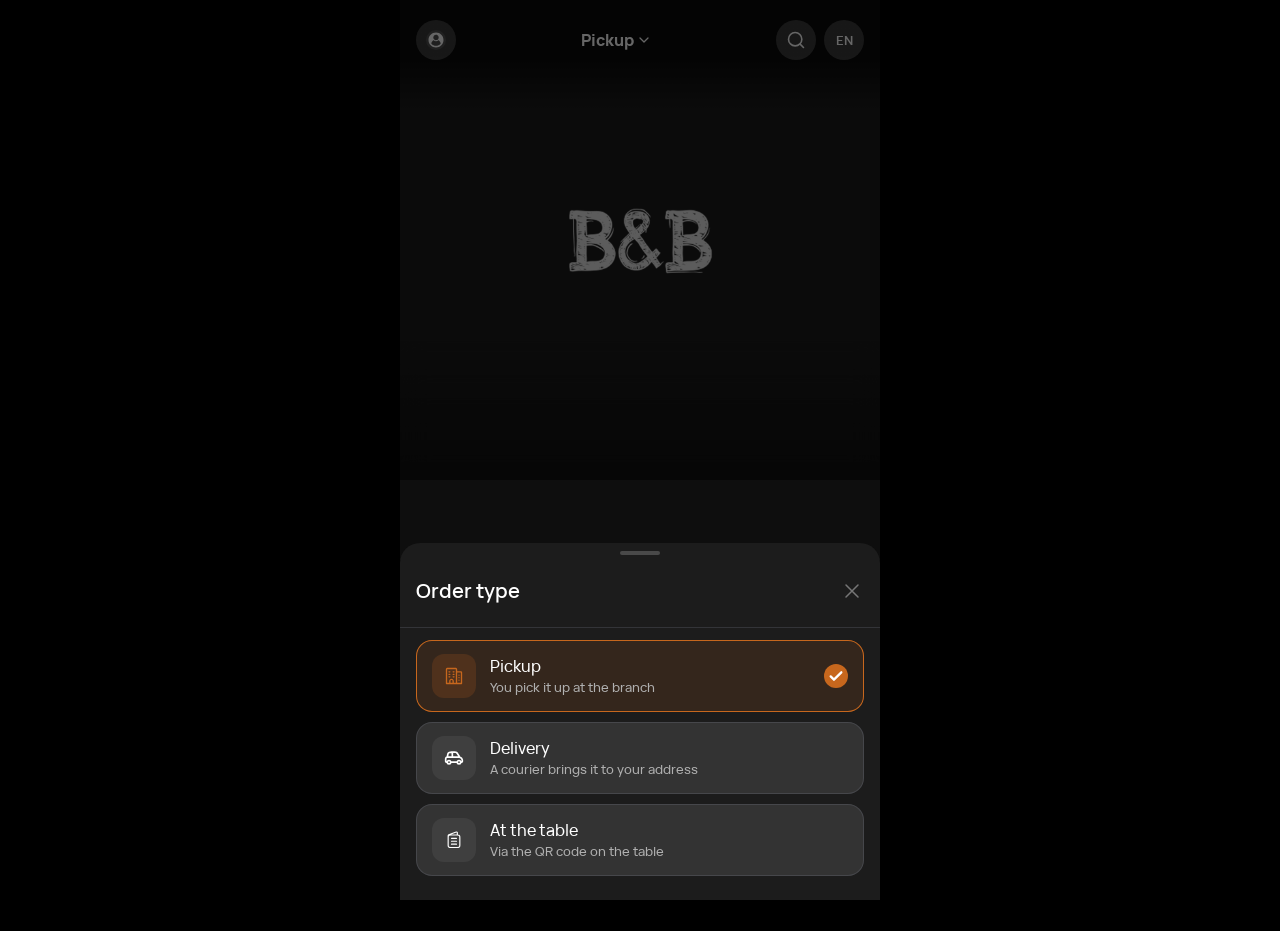
==== index.html @ 5fd3723b "web: митинг-рум — для залогиненных без формы (бронь на их номер), форма только незалогиненным" ====
<!doctype html>
<html lang="ru">
  <head>
    <meta charset="UTF-8" />
    <meta name="viewport" content="width=device-width, initial-scale=1, viewport-fit=cover" />
    <meta name="theme-color" content="#000000" />
    <meta name="color-scheme" content="dark" />
    <meta name="color-scheme" content="light dark" />
    <meta name="apple-itunes-app" content="app-id=1562147546" />
    <link rel="icon" type="image/png" href="/img/app_icon.png" />
    <link rel="apple-touch-icon" href="/img/app_icon.png" />
    <!-- Telegram Mini App SDK: даёт window.Telegram.WebApp, когда страница
         открыта из бота @bnb_coffe_bot. В обычном браузере безвреден. -->
    <script src="https://telegram.org/js/telegram-web-app.js"></script>
    <title>B&amp;B Coffee</title>
    <script type="module" crossorigin src="/assets/index-ClQJBm_0.js"></script>
    <link rel="stylesheet" crossorigin href="/assets/index-Cclu2zMV.css">
  </head>
  <body>
    <div id="root"></div>
  </body>
</html>
---- assets/index-Cclu2zMV.css ----
.leaflet-pane,.leaflet-tile,.leaflet-marker-icon,.leaflet-marker-shadow,.leaflet-tile-container,.leaflet-pane>svg,.leaflet-pane>canvas,.leaflet-zoom-box,.leaflet-image-layer,.leaflet-layer{position:absolute;top:0;left:0}.leaflet-container{overflow:hidden}.leaflet-tile,.leaflet-marker-icon,.leaflet-marker-shadow{-webkit-user-select:none;user-select:none;-webkit-user-drag:none}.leaflet-tile::selection{background:0 0}.leaflet-safari .leaflet-tile{image-rendering:-webkit-optimize-contrast}.leaflet-safari .leaflet-tile-container{-webkit-transform-origin:0 0;width:1600px;height:1600px}.leaflet-marker-icon,.leaflet-marker-shadow{display:block}.leaflet-container .leaflet-overlay-pane svg{max-width:none!important;max-height:none!important}.leaflet-container .leaflet-marker-pane img,.leaflet-container .leaflet-shadow-pane img,.leaflet-container .leaflet-tile-pane img,.leaflet-container img.leaflet-image-layer,.leaflet-container .leaflet-tile{width:auto;padding:0;max-width:none!important;max-height:none!important}.leaflet-container img.leaflet-tile{mix-blend-mode:plus-lighter}.leaflet-container.leaflet-touch-zoom{-ms-touch-action:pan-x pan-y;touch-action:pan-x pan-y}.leaflet-container.leaflet-touch-drag{-ms-touch-action:pinch-zoom;touch-action:none;touch-action:pinch-zoom}.leaflet-container.leaflet-touch-drag.leaflet-touch-zoom{-ms-touch-action:none;touch-action:none}.leaflet-container{-webkit-tap-highlight-color:transparent}.leaflet-container a{-webkit-tap-highlight-color:#33b5e566}.leaflet-tile{filter:inherit;visibility:hidden}.leaflet-tile-loaded{visibility:inherit}.leaflet-zoom-box{box-sizing:border-box;z-index:800;width:0;height:0}.leaflet-overlay-pane svg{-moz-user-select:none}.leaflet-pane{z-index:400}.leaflet-tile-pane{z-index:200}.leaflet-overlay-pane{z-index:400}.leaflet-shadow-pane{z-index:500}.leaflet-marker-pane{z-index:600}.leaflet-tooltip-pane{z-index:650}.leaflet-popup-pane{z-index:700}.leaflet-map-pane canvas{z-index:100}.leaflet-map-pane svg{z-index:200}.leaflet-vml-shape{width:1px;height:1px}.lvml{behavior:url(#default#VML);display:inline-block;position:absolute}.leaflet-control{z-index:800;pointer-events:visiblePainted;pointer-events:auto;position:relative}.leaflet-top,.leaflet-bottom{z-index:1000;pointer-events:none;position:absolute}.leaflet-top{top:0}.leaflet-right{right:0}.leaflet-bottom{bottom:0}.leaflet-left{left:0}.leaflet-control{float:left;clear:both}.leaflet-right .leaflet-control{float:right}.leaflet-top .leaflet-control{margin-top:10px}.leaflet-bottom .leaflet-control{margin-bottom:10px}.leaflet-left .leaflet-control{margin-left:10px}.leaflet-right .leaflet-control{margin-right:10px}.leaflet-fade-anim .leaflet-popup{opacity:0;transition:opacity .2s linear}.leaflet-fade-anim .leaflet-map-pane .leaflet-popup{opacity:1}.leaflet-zoom-animated{transform-origin:0 0}svg.leaflet-zoom-animated{will-change:transform}.leaflet-zoom-anim .leaflet-zoom-animated{-webkit-transition:-webkit-transform .25s cubic-bezier(0,0,.25,1);-moz-transition:-moz-transform .25s cubic-bezier(0,0,.25,1);transition:transform .25s cubic-bezier(0,0,.25,1)}.leaflet-zoom-anim .leaflet-tile,.leaflet-pan-anim .leaflet-tile{transition:none}.leaflet-zoom-anim .leaflet-zoom-hide{visibility:hidden}.leaflet-interactive{cursor:pointer}.leaflet-grab{cursor:-webkit-grab;cursor:-moz-grab;cursor:grab}.leaflet-crosshair,.leaflet-crosshair .leaflet-interactive{cursor:crosshair}.leaflet-popup-pane,.leaflet-control{cursor:auto}.leaflet-dragging .leaflet-grab,.leaflet-dragging .leaflet-grab .leaflet-interactive,.leaflet-dragging .leaflet-marker-draggable{cursor:move;cursor:-webkit-grabbing;cursor:-moz-grabbing;cursor:grabbing}.leaflet-marker-icon,.leaflet-marker-shadow,.leaflet-image-layer,.leaflet-pane>svg path,.leaflet-tile-container{pointer-events:none}.leaflet-marker-icon.leaflet-interactive,.leaflet-image-layer.leaflet-interactive,.leaflet-pane>svg path.leaflet-interactive,svg.leaflet-image-layer.leaflet-interactive path{pointer-events:visiblePainted;pointer-events:auto}.leaflet-container{outline-offset:1px;background:#ddd}.leaflet-container a{color:#0078a8}.leaflet-zoom-box{background:#ffffff80;border:2px dotted #38f}.leaflet-container{font-family:Helvetica Neue,Arial,Helvetica,sans-serif;font-size:.75rem;line-height:1.5}.leaflet-bar{border-radius:4px;box-shadow:0 1px 5px #000000a6}.leaflet-bar a{text-align:center;color:#000;background-color:#fff;border-bottom:1px solid #ccc;width:26px;height:26px;line-height:26px;text-decoration:none;display:block}.leaflet-bar a,.leaflet-control-layers-toggle{background-position:50%;background-repeat:no-repeat;display:block}.leaflet-bar a:hover,.leaflet-bar a:focus{background-color:#f4f4f4}.leaflet-bar a:first-child{border-top-left-radius:4px;border-top-right-radius:4px}.leaflet-bar a:last-child{border-bottom:none;border-bottom-right-radius:4px;border-bottom-left-radius:4px}.leaflet-bar a.leaflet-disabled{cursor:default;color:#bbb;background-color:#f4f4f4}.leaflet-touch .leaflet-bar a{width:30px;height:30px;line-height:30px}.leaflet-touch .leaflet-bar a:first-child{border-top-left-radius:2px;border-top-right-radius:2px}.leaflet-touch .leaflet-bar a:last-child{border-bottom-right-radius:2px;border-bottom-left-radius:2px}.leaflet-control-zoom-in,.leaflet-control-zoom-out{text-indent:1px;font:700 18px Lucida Console,Monaco,monospace}.leaflet-touch .leaflet-control-zoom-in,.leaflet-touch .leaflet-control-zoom-out{font-size:22px}.leaflet-control-layers{background:#fff;border-radius:5px;box-shadow:0 1px 5px #0006}.leaflet-control-layers-toggle{background-image:url(/assets/layers-BWBAp2CZ.png);width:36px;height:36px}.leaflet-retina .leaflet-control-layers-toggle{background-image:url(/assets/layers-2x-Bpkbi35X.png);background-size:26px 26px}.leaflet-touch .leaflet-control-layers-toggle{width:44px;height:44px}.leaflet-control-layers .leaflet-control-layers-list,.leaflet-control-layers-expanded .leaflet-control-layers-toggle{display:none}.leaflet-control-layers-expanded .leaflet-control-layers-list{display:block;position:relative}.leaflet-control-layers-expanded{color:#333;background:#fff;padding:6px 10px 6px 6px}.leaflet-control-layers-scrollbar{padding-right:5px;overflow:hidden scroll}.leaflet-control-layers-selector{margin-top:2px;position:relative;top:1px}.leaflet-control-layers label{font-size:1.08333em;display:block}.leaflet-control-layers-separator{border-top:1px solid #ddd;height:0;margin:5px -10px 5px -6px}.leaflet-default-icon-path{background-image:url(/assets/marker-icon-hN30_KVU.png)}.leaflet-container .leaflet-control-attribution{background:#fffc;margin:0}.leaflet-control-attribution,.leaflet-control-scale-line{color:#333;padding:0 5px;line-height:1.4}.leaflet-control-attribution a{text-decoration:none}.leaflet-control-attribution a:hover,.leaflet-control-attribution a:focus{text-decoration:underline}.leaflet-attribution-flag{width:1em;height:.6669em;vertical-align:baseline!important;display:inline!important}.leaflet-left .leaflet-control-scale{margin-left:5px}.leaflet-bottom .leaflet-control-scale{margin-bottom:5px}.leaflet-control-scale-line{white-space:nowrap;box-sizing:border-box;text-shadow:1px 1px #fff;background:#fffc;border:2px solid #777;border-top:none;padding:2px 5px 1px;line-height:1.1}.leaflet-control-scale-line:not(:first-child){border-top:2px solid #777;border-bottom:none;margin-top:-2px}.leaflet-control-scale-line:not(:first-child):not(:last-child){border-bottom:2px solid #777}.leaflet-touch .leaflet-control-attribution,.leaflet-touch .leaflet-control-layers,.leaflet-touch .leaflet-bar{box-shadow:none}.leaflet-touch .leaflet-control-layers,.leaflet-touch .leaflet-bar{background-clip:padding-box;border:2px solid #0003}.leaflet-popup{text-align:center;margin-bottom:20px;position:absolute}.leaflet-popup-content-wrapper{text-align:left;border-radius:12px;padding:1px}.leaflet-popup-content{min-height:1px;margin:13px 24px 13px 20px;font-size:1.08333em;line-height:1.3}.leaflet-popup-content p{margin:1.3em 0}.leaflet-popup-tip-container{pointer-events:none;width:40px;height:20px;margin-top:-1px;margin-left:-20px;position:absolute;left:50%;overflow:hidden}.leaflet-popup-tip{pointer-events:auto;width:17px;height:17px;margin:-10px auto 0;padding:1px;transform:rotate(45deg)}.leaflet-popup-content-wrapper,.leaflet-popup-tip{color:#333;background:#fff;box-shadow:0 3px 14px #0006}.leaflet-container a.leaflet-popup-close-button{text-align:center;color:#757575;background:0 0;border:none;width:24px;height:24px;font:16px/24px Tahoma,Verdana,sans-serif;text-decoration:none;position:absolute;top:0;right:0}.leaflet-container a.leaflet-popup-close-button:hover,.leaflet-container a.leaflet-popup-close-button:focus{color:#585858}.leaflet-popup-scrolled{overflow:auto}.leaflet-oldie .leaflet-popup-content-wrapper{-ms-zoom:1}.leaflet-oldie .leaflet-popup-tip{-ms-filter:"progid:DXImageTransform.Microsoft.Matrix(M11=0.70710678, M12=0.70710678, M21=-0.70710678, M22=0.70710678)";width:24px;filter:progid:DXImageTransform.Microsoft.Matrix(M11=.707107, M12=.707107, M21=-.707107, M22=.707107);margin:0 auto}.leaflet-oldie .leaflet-control-zoom,.leaflet-oldie .leaflet-control-layers,.leaflet-oldie .leaflet-popup-content-wrapper,.leaflet-oldie .leaflet-popup-tip{border:1px solid #999}.leaflet-div-icon{background:#fff;border:1px solid #666}.leaflet-tooltip{color:#222;white-space:nowrap;-webkit-user-select:none;user-select:none;pointer-events:none;background-color:#fff;border:1px solid #fff;border-radius:3px;padding:6px;position:absolute;box-shadow:0 1px 3px #0006}.leaflet-tooltip.leaflet-interactive{cursor:pointer;pointer-events:auto}.leaflet-tooltip-top:before,.leaflet-tooltip-bottom:before,.leaflet-tooltip-left:before,.leaflet-tooltip-right:before{pointer-events:none;content:"";background:0 0;border:6px solid #0000;position:absolute}.leaflet-tooltip-bottom{margin-top:6px}.leaflet-tooltip-top{margin-top:-6px}.leaflet-tooltip-bottom:before,.leaflet-tooltip-top:before{margin-left:-6px;left:50%}.leaflet-tooltip-top:before{border-top-color:#fff;margin-bottom:-12px;bottom:0}.leaflet-tooltip-bottom:before{border-bottom-color:#fff;margin-top:-12px;margin-left:-6px;top:0}.leaflet-tooltip-left{margin-left:-6px}.leaflet-tooltip-right{margin-left:6px}.leaflet-tooltip-left:before,.leaflet-tooltip-right:before{margin-top:-6px;top:50%}.leaflet-tooltip-left:before{border-left-color:#fff;margin-right:-12px;right:0}.leaflet-tooltip-right:before{border-right-color:#fff;margin-left:-12px;left:0}@media print{.leaflet-control{-webkit-print-color-adjust:exact;print-color-adjust:exact}}@font-face{font-family:VelaSans;font-weight:400;font-display:swap;src:url(/fonts/VelaSans-Regular.ttf)format("truetype")}@font-face{font-family:VelaSans;font-weight:500;font-display:swap;src:url(/fonts/VelaSans-Medium.ttf)format("truetype")}@font-face{font-family:VelaSans;font-weight:600;font-display:swap;src:url(/fonts/VelaSans-SemiBold.ttf)format("truetype")}@font-face{font-family:VelaSans;font-weight:700;font-display:swap;src:url(/fonts/VelaSans-Bold.ttf)format("truetype")}@font-face{font-family:VelaSans;font-weight:800;font-display:swap;src:url(/fonts/VelaSans-ExtraBold.ttf)format("truetype")}:root{--screen:#000;--panel:#171717;--card:#ffffff1f;--card-strong:#ffffff1a;--nested:#ffffff0d;--sheet:#1c1c1c;--title:#fff;--text2:#e0e0e0;--hint:#ffffff4d;--icon:#fff;--divider:#8f96a81f;--divider-strong:#8f96a84d;--btn:#fff;--btn-label:#000;--btn-disabled:#616161;--btn-disabled-label:#bdbdbd;--btn2:#fff3;--accent:#c7671d;--accent-soft:#c7671d26;--brand:#c7671d;--orange:#ff9800;--red:#f54e4e;--green:#1fd17c;--grabber:#fff3;--scrim:#0009;--tile-start:#ffffff08;--tile-end:#ffffff0f;--menu-panel:#222;--collapsed:#1f1f1f;--header-chip:#fff3;--active-cat:#ffffff1a;--soft:#ffffff14;--desc:#fff;--tile:#ffffff1a;--qty-pill:#ffffff24;--ing-tile:#ffffff12;--option-label:#aaa;--size-off:#616161;--dot-off:#ffffff4d;--pill-fill:#ffffff24;--nutrition:#ffffff17;--muted-divider:#8f96a833;--close-icon:#fff6;--caption:#b0b0b0;--orange-dark:#c7671d;--shadow:0 8px 24px #00000080;--safe-top:env(safe-area-inset-top,0px);--safe-bottom:env(safe-area-inset-bottom,0px);--lightningcss-light: ;--lightningcss-dark:initial;--lightningcss-light:initial;--lightningcss-dark: ;color-scheme:light;--lightningcss-light: ;--lightningcss-dark:initial;color-scheme:dark}*{box-sizing:border-box;-webkit-tap-highlight-color:transparent}html,body{margin:0;padding:0}body{background:var(--screen);color:var(--title);-webkit-font-smoothing:antialiased;overscroll-behavior-y:none;font-family:VelaSans,-apple-system,BlinkMacSystemFont,Segoe UI,Roboto,sans-serif;font-size:16px;line-height:1.3}button{font:inherit;color:inherit;cursor:pointer;background:0 0;border:0;padding:0}input,textarea{font:inherit;color:inherit}img{display:block}a{color:inherit}#root{background:var(--screen);max-width:480px;min-height:100dvh;margin:0 auto;position:relative}.ic{width:24px;height:24px;-webkit-mask:var(--src) center / contain no-repeat;-webkit-mask:var(--src) center / contain no-repeat;mask:var(--src) center / contain no-repeat;background:currentColor;flex:none;display:inline-block}.ic.s16{width:16px;height:16px}.ic.s20{width:20px;height:20px}.ic.s28{width:28px;height:28px}.logo{-webkit-mask:var(--src) center / contain no-repeat;-webkit-mask:var(--src) center / contain no-repeat;mask:var(--src) center / contain no-repeat;background:currentColor;display:inline-block}.t-display{font-size:28px;font-weight:700}.t-h2{font-size:24px;font-weight:700}.t-title{font-size:16px;font-weight:700}.t-label{font-size:16px;font-weight:500}.t-body{font-size:14px;font-weight:400}.t-meta{color:var(--text2);font-size:12px;font-weight:400}.t-small{color:var(--text2);font-size:11px}.muted{color:var(--text2)}.price{font-weight:800}.btn{background:var(--btn);width:100%;height:48px;color:var(--btn-label);border-radius:10px;justify-content:center;align-items:center;gap:8px;font-size:16px;font-weight:600;transition:transform .12s,opacity .2s;display:flex}.btn:active{transform:scale(.98)}.btn:disabled{background:var(--btn-disabled);color:var(--btn-disabled-label)}.btn.secondary{background:var(--btn2);color:var(--title)}.btn.ghost{color:var(--title);background:0 0;height:44px}.icon-btn{background:var(--card);width:40px;height:40px;color:var(--icon);border-radius:50%;flex:none;place-items:center;display:grid}.icon-btn:active{opacity:.7}.hero{aspect-ratio:1;color:#fff;background:#1c1c1c;max-height:100dvh;position:relative;overflow:hidden}.hero-slides{scroll-snap-type:x mandatory;scrollbar-width:none;height:100%;display:flex;overflow-x:auto}.hero-slides::-webkit-scrollbar{display:none}.hero-slide{scroll-snap-align:start;flex:0 0 100%;height:100%;position:relative}.hero-slide img{object-fit:cover;width:100%;height:100%}.hero-shade-top{height:calc(112px + var(--safe-top));pointer-events:none;opacity:.75;background:linear-gradient(#000000e6 50%,#0000);position:absolute;inset:0 0 auto}.hero-shade-bottom{pointer-events:none;background:linear-gradient(#0000,#00000073);height:140px;position:absolute;inset:auto 0 0}.hero-blur{pointer-events:none;-webkit-backdrop-filter:blur(14px);backdrop-filter:blur(14px);height:150px;position:absolute;inset:auto 0 0;-webkit-mask-image:linear-gradient(#0000,#000 65%);mask-image:linear-gradient(#0000,#000 65%)}.hero-caption{text-align:center;pointer-events:none;position:absolute;bottom:28px;left:16px;right:16px}.hero-caption .title{font-size:12px;font-weight:400}.hero-caption .desc{margin-top:2px;font-size:16px;font-weight:600}.topbar{z-index:50;width:100%;max-width:480px;height:calc(80px + var(--safe-top));padding:var(--safe-top) 16px 0;color:#fff;background:0 0;align-items:center;gap:8px;transition:background .2s,color .2s;display:flex;position:fixed;top:0;left:50%;transform:translate(-50%)}.topbar.collapsed{background:var(--collapsed);color:var(--title)}.topbar .circle{width:40px;height:40px;color:inherit;background:#fff3;border-radius:50%;flex:none;place-items:center;font-size:13px;font-weight:700;transition:background .2s;display:grid}.topbar.collapsed .circle{background:var(--header-chip)}.topbar .center{text-align:center;flex-direction:column;flex:1;justify-content:center;align-items:center;min-width:0;display:flex}.topbar .center .branch{white-space:nowrap;text-overflow:ellipsis;max-width:100%;font-size:12px;overflow:hidden}.topbar .center .type{align-items:center;gap:2px;font-size:16px;font-weight:800;display:flex}.topbar .center .tbl{opacity:.7;margin-top:2px;font-size:14px}.topbar .right{gap:8px;display:flex}.cats{top:calc(80px + var(--safe-top));z-index:20;background:var(--menu-panel);position:sticky}.cats-row{scrollbar-width:none;gap:4px;height:80px;padding:8px 16px;display:flex;overflow-x:auto}.cats-row::-webkit-scrollbar{display:none}.cat{height:64px;color:var(--title);border-radius:12px;flex-direction:column;flex:0 0 80px;justify-content:space-between;align-items:center;padding:8px;display:flex}.cat.on{background:linear-gradient(var(--active-cat), var(--soft))}.cat img{object-fit:contain;width:30px;height:30px}.cat .ph{width:30px;height:30px}.cat span{white-space:nowrap;text-overflow:ellipsis;max-width:100%;height:16px;font-size:12px;line-height:16px;overflow:hidden}.section-title{padding:24px 16px 6px;font-size:24px;font-weight:700}.prod{align-items:stretch;gap:16px;padding:6px 16px;display:flex}.prod-tile{flex-direction:column;flex:none;align-items:center;width:112px;height:138px;padding:12px 12px 8px;display:flex}.prod-tile .img{background:var(--nested);border-radius:12px;width:100%;height:100px;overflow:hidden}.prod-tile .img img{object-fit:cover;width:100%;height:100%}.prod-tile .ph{width:88px;height:70px;color:var(--title);opacity:.15;margin-top:16px}.prod-tile.na{background:linear-gradient(var(--tile-start), var(--tile-end));border-radius:12px;justify-content:center;padding:0;position:relative;overflow:hidden}.prod-tile.na img{opacity:.6;width:100%}.prod-tile.na b{font-size:10px;font-weight:700;position:absolute}.prod-info{flex-direction:column;flex:1;justify-content:center;min-width:0;padding-bottom:14px;display:flex}.prod-info .name{font-size:16px;font-weight:500}.prod-info .desc{color:var(--desc);-webkit-line-clamp:3;-webkit-box-orient:vertical;margin-top:4px;font-size:11px;display:-webkit-box;overflow:hidden}.prod-info .price{margin-top:6px;font-size:16px;font-weight:800}.prod-info .desc+.price{margin-top:12px}.quick{background:var(--btn);height:40px;color:var(--btn-label);border-radius:20px;flex:none;align-self:flex-start;align-items:center;display:flex;overflow:hidden}.quick button{width:40px;height:40px;color:inherit;place-items:center;display:grid}.quick button:active{transform:scale(.9)}.quick b{text-align:center;min-width:18px;font-size:16px;font-weight:700}.quick .ic{width:18px;height:18px}.float-bar{left:50%;bottom:calc(16px + var(--safe-bottom));z-index:40;pointer-events:none;justify-content:center;width:min(448px,100% - 32px);display:flex;position:fixed;transform:translate(-50%)}.cart-btn{pointer-events:auto;background:var(--btn);color:var(--btn-label);box-shadow:var(--shadow);border-radius:44px;align-items:center;gap:4px;padding:4px 4px 4px 16px;display:flex}.cart-btn.bump{animation:.5s ease-out bump}.cart-btn .sum{white-space:nowrap;margin-right:12px;font-size:14px;font-weight:600}.cart-btn .stack{align-items:center;height:52px;display:flex}.cart-btn .stack img,.cart-btn .stack i.ph{object-fit:cover;border:2.5px solid var(--btn);background:var(--nested);border-radius:50%;width:52px;height:52px;margin-left:-16px}.cart-btn .stack>:first-child{margin-left:0}@keyframes bump{0%{transform:scale(1)}20%{transform:scale(1.15)}40%{transform:scale(.92)}60%{transform:scale(1.05)}80%{transform:scale(.98)}to{transform:scale(1)}}@keyframes pop{0%{opacity:0;transform:scale(.9)}60%{opacity:1;transform:scale(1.04)}to{transform:scale(1)}}.app-strip{background:var(--accent-soft);border-radius:12px;align-items:center;gap:10px;margin:12px 16px 4px;padding:12px;font-size:12px;display:flex}.app-strip b{color:var(--brand);font-weight:700}.app-strip button{color:var(--brand);white-space:nowrap;margin-left:auto;font-size:12px;font-weight:700}.scrim{background:var(--scrim);z-index:100;animation:.2s fade;position:fixed;inset:0}.sheet{z-index:101;background:var(--sheet);width:100%;max-width:480px;max-height:calc(100dvh - 40px - var(--safe-top));padding-bottom:var(--safe-bottom);border-radius:20px 20px 0 0;flex-direction:column;animation:.32s cubic-bezier(.2,.9,.25,1) up;display:flex;position:fixed;bottom:0;left:50%;overflow:hidden;transform:translate(-50%)}.sheet.closing{animation:.22s ease-in forwards down}.scrim.closing{animation:.22s ease-in forwards fadeout}.sheet .grab{background:var(--grabber);border-radius:20px;flex:none;width:40px;height:4px;margin:8px auto 0}.sheet-head{border-bottom:1px solid var(--muted-divider);flex:none;align-items:center;gap:12px;padding:12px 4px 4px 16px;display:flex}.sheet-head h3{flex:1;margin:0;padding:4px 0 12px;font-size:20px;font-weight:600}.sheet-head .x{width:48px;height:48px;color:var(--close-icon);place-items:center;margin-bottom:8px;display:grid}.sheet-body{-webkit-overflow-scrolling:touch;overscroll-behavior:contain;flex:1;overflow-y:auto}.sheet-foot{background:var(--sheet);flex:none;padding:8px 16px 16px}@keyframes up{0%{transform:translate(-50%,100%)}to{transform:translate(-50%)}}@keyframes down{0%{transform:translate(-50%)}to{transform:translate(-50%,100%)}}@keyframes fade{0%{opacity:0}to{opacity:1}}@keyframes fadeout{to{opacity:0}}.pd-img .frame{aspect-ratio:88/100;background:var(--tile);border-radius:20px;width:100%;max-height:60dvh;margin:0 auto;position:relative;overflow:hidden}.pd-img .slides{scroll-snap-type:x mandatory;scrollbar-width:none;height:100%;display:flex;overflow-x:auto}.pd-img .slides::-webkit-scrollbar{display:none}.pd-img .slides img,.pd-img .slides>div{object-fit:cover;scroll-snap-align:start;flex:0 0 100%;width:100%;height:100%}.pd-img .close{color:#fff;-webkit-backdrop-filter:blur(10px);backdrop-filter:blur(10px);background:#fff3;border-radius:50%;place-items:center;width:36px;height:36px;display:grid;position:absolute;top:12px;right:12px}.pd-img .dots{justify-content:center;gap:6px;margin-top:12px;display:flex}.pd-img .dots i{background:var(--dot-off);border-radius:3px;width:6px;height:6px;transition:width .2s}.pd-img .dots i.on{background:var(--title);width:12px}.pd-sheet{border-radius:20px 20px 0 0;overflow:hidden}.pd-head{padding:16px}.pd-price{font-size:24px;font-weight:800}.pd-name{color:var(--orange-dark);font-size:16px}.pd-head .desc{color:var(--desc);white-space:pre-line;margin-top:16px;font-size:12px}.nutrition{background:var(--nutrition);border-radius:16px;justify-content:space-between;margin-top:16px;padding:10px 16px;display:flex}.nutrition div{flex-direction:column;gap:2px;font-size:12px;display:flex}.nutrition b{white-space:nowrap;font-weight:800}.pd-divider{background:var(--muted-divider);height:1px;margin:10px 0 20px}.sizes{scrollbar-width:none;gap:8px;padding:0 16px;display:flex;overflow-x:auto}.sizes::-webkit-scrollbar{display:none}.size{min-width:72px;color:var(--size-off);border-radius:10px;flex-direction:column;flex:none;align-items:center;gap:0;margin-bottom:10px;padding:16px 4px;font-size:12px;display:flex;position:relative}.size .ic{margin-bottom:4px}.size b{font-weight:800}.size.on{color:var(--title);background:var(--soft)}.size .chk{background:var(--orange);color:#fff;border-radius:50%;place-items:center;width:20px;height:20px;display:grid;position:absolute;bottom:-10px;left:50%;transform:translate(-50%)}.size .chk .ic{width:14px;height:14px;margin:0}.size:disabled{opacity:.4}.ing-tabs{scrollbar-width:none;gap:4px;padding:0 16px;display:flex;overflow-x:auto}.ing-tabs::-webkit-scrollbar{display:none}.ing-tabs button{height:36px;color:var(--option-label);white-space:nowrap;border-radius:32px;flex:none;padding:0 12px;font-size:14px}.ing-tabs button.on{background:var(--soft);color:var(--title);font-weight:600}.ings{grid-template-columns:repeat(3,1fr);gap:12px 8px;padding:22px 16px 8px;display:grid}.ing{text-align:center;aspect-ratio:3/4.1;border-radius:16px;flex-direction:column;justify-content:center;align-items:center;gap:4px;margin-bottom:8px;padding:12px;display:flex;position:relative}.ing img,.ing>div:first-child,.ing>.logo{object-fit:contain;opacity:.6;width:100%;height:80px;transition:opacity .18s}.ing .nm{color:var(--option-label);-webkit-line-clamp:2;-webkit-box-orient:vertical;font-size:12px;line-height:1.2;display:-webkit-box;overflow:hidden}.ing .pr{color:var(--title);white-space:nowrap;font-size:12px;font-weight:800}.ing.on{background:var(--ing-tile)}.ing.on img,.ing.on>div:first-child{opacity:1}.ing.on .nm{color:var(--title)}.ing .chk{background:var(--orange-dark);color:#fff;border-radius:50%;place-items:center;width:24px;height:24px;animation:.18s ease-out pop;display:grid;position:absolute;bottom:-12px;left:50%;transform:translate(-50%)}.ing .chk .ic{width:14px;height:14px}.ing:disabled{opacity:.4}.add-bar{align-items:center;gap:8px;display:flex}.pill-qty{background:var(--btn);height:46px;color:var(--btn-label);border-radius:99px;flex:none;align-items:center;padding:0 4px;display:flex}.pill-qty button{width:40px;height:46px;color:inherit;place-items:center;display:grid}.pill-qty b{text-align:center;min-width:16px;font-size:16px;font-weight:700}.add-btn{background:var(--btn);height:46px;color:var(--btn-label);border-radius:99px;flex-direction:column;flex:1;justify-content:center;align-items:center;line-height:1.2;display:flex}.add-btn small{font-size:11px;font-weight:600}.add-btn b{font-size:16px;font-weight:700}.add-btn:disabled{background:var(--btn-disabled);color:var(--btn-disabled-label)}.add-btn:active,.pill-qty button:active{transform:scale(.97)}.qty{background:var(--card);border-radius:12px;flex:none;align-items:center;height:52px;display:flex}.qty button{width:44px;height:52px;color:var(--icon);place-items:center;display:grid}.qty button:disabled{opacity:.3}.qty span{text-align:center;min-width:24px;font-weight:700}.qty.sm{border-radius:18px;height:36px}.qty.sm button{width:34px;height:36px}.qty.sm span{min-width:18px;font-size:14px}.page{background:var(--screen);flex-direction:column;min-height:100dvh;animation:.28s cubic-bezier(.2,.9,.25,1) slidein;display:flex}@keyframes slidein{0%{opacity:0;transform:translate(24px)}to{opacity:1;transform:none}}.nav{z-index:30;padding:calc(8px + var(--safe-top)) 16px 8px;background:var(--screen);align-items:center;gap:12px;min-height:56px;display:flex;position:sticky;top:0}.nav h1{text-align:center;flex:1;margin:0;font-size:20px;font-weight:700}.nav .spacer{flex:none;width:40px}.page-body{flex:1;padding:0 16px 140px}.page-foot{width:100%;max-width:480px;padding:12px 16px calc(16px + var(--safe-bottom));background:var(--screen);border-top:1px solid var(--divider);z-index:30;position:fixed;bottom:0;left:50%;transform:translate(-50%)}.group{background:var(--card);border-radius:16px;margin-top:12px;overflow:hidden}.row{text-align:left;align-items:center;gap:12px;width:100%;min-height:52px;padding:14px 16px;display:flex}.row+.row{border-top:1px solid var(--divider)}.row .grow{flex:1;min-width:0}.row .sub{color:var(--text2);margin-top:2px;font-size:12px}.radio{border-radius:50%;flex:none;place-items:center;width:22px;height:22px;display:grid;box-shadow:inset 0 0 0 2px #ccc}.radio.on{box-shadow:inset 0 0 0 6px var(--accent)}.label-sm{color:var(--text2);margin:20px 4px 0;font-size:13px;font-weight:600}.cart-nav{min-height:64px}.nav-circle{background:var(--tile);width:36px;height:36px;color:var(--icon);border-radius:50%;flex:none;place-items:center;display:grid}.nav-circle.danger{color:var(--red);background:#f54e4e33}.nav-center{min-width:0;color:var(--title);flex-direction:column;flex:1;align-items:center;display:flex}.nav-center .branch{white-space:nowrap;text-overflow:ellipsis;max-width:100%;font-size:12px;overflow:hidden}.nav-center .type{align-items:center;gap:2px;font-size:16px;font-weight:800;display:flex}.nav .spacer{width:36px}.cart-body{padding-bottom:180px}.cart-line{align-items:center;gap:16px;padding:6px 0;display:flex}.cart-tile{background:var(--tile);border-radius:12px;flex:none;justify-content:center;width:128px;height:138px;padding:12px 12px 26px;display:flex}.cart-tile img,.cart-tile>div{object-fit:cover;border-radius:12px;width:100%;height:100px}.cart-line .info{flex:1;min-width:0}.cart-line .name{font-size:16px;font-weight:500}.cart-line .opts{color:var(--desc);-webkit-line-clamp:2;-webkit-box-orient:vertical;margin-top:4px;font-size:11px;display:-webkit-box;overflow:hidden}.cart-line .bottom{justify-content:space-between;align-items:center;gap:8px;margin-top:12px;display:flex}.cart-line .price{white-space:nowrap;font-size:16px;font-weight:800}.stepper{flex:none;align-items:center;display:flex}.stepper button{background:var(--qty-pill);width:36px;height:36px;color:var(--title);border-radius:50%;place-items:center;display:grid}.stepper button:disabled{color:var(--size-off)}.stepper b{text-align:center;min-width:37px;font-size:16px;font-weight:800}.cart-foot{border-top:1px solid var(--divider-strong);border-top-color:#ffffff1a;padding-top:16px}.cart-total{justify-content:space-between;align-items:center;margin-bottom:16px;font-size:16px;display:flex}.cart-total b{font-size:22px;font-weight:800}.btn.pill{border-radius:99px}.sum-row{color:var(--text2);justify-content:space-between;padding:6px 0;font-size:14px;display:flex}.sum-row.total{color:var(--title);padding-top:10px;font-size:18px;font-weight:700}.field{background:var(--card-strong);border-radius:12px;margin-top:10px;padding:8px 14px;display:block}.field small{color:var(--text2);font-size:11px;display:block}.field input,.field textarea{resize:none;background:0 0;border:0;outline:0;width:100%;padding:2px 0;font-size:16px}.field input::placeholder,.field textarea::placeholder{color:var(--text2);opacity:.6}.fields-row{grid-template-columns:repeat(3,1fr);gap:8px;display:grid}.auth-title{margin:8px 0 0;font-size:28px;font-weight:700}.auth-sub{color:var(--caption);margin-top:8px;font-size:14px}.auth-label{color:var(--caption);margin-top:28px;font-size:12px}.phone-row{align-items:center;gap:10px;margin-top:8px;font-size:24px;display:flex}.phone-row .flag{background:var(--tile);border-radius:8px;flex:none;place-items:center;width:48px;height:40px;font-size:22px;display:grid}.phone-row b{font-weight:700}.phone-row input{min-width:0;caret-color:var(--orange-dark);background:0 0;border:0;outline:0;flex:1;padding:0;font-size:24px;font-weight:700}.phone-row input::placeholder{color:var(--hint)}.phone-chip{background:var(--tile);height:36px;color:var(--title);border-radius:8px;align-items:center;gap:10px;margin-top:12px;padding:0 10px;font-size:14px;display:inline-flex}.otp{justify-content:space-between;gap:10px;margin:28px 0 16px;display:flex}.otp input{width:100%;max-width:48px;height:56px;box-shadow:inset 0 0 0 1px var(--muted-divider);text-align:center;color:var(--title);background:0 0;border:0;border-radius:10px;outline:0;font-size:28px;font-weight:700}.otp input:focus{box-shadow:inset 0 0 0 1.5px var(--orange-dark)}.otp.err input{box-shadow:inset 0 0 0 1.5px var(--red)}.resend-row{justify-content:center;align-items:center;gap:8px;margin-bottom:8px;font-size:12px;display:flex}.resend-row b{background:var(--tile);font-variant-numeric:tabular-nums;border-radius:8px;padding:4px 8px;font-weight:500}.resend-row button{color:var(--orange-dark);font-size:14px;font-weight:600}.err-text{color:var(--red);text-align:center;margin-top:8px;font-size:13px}.status-hero{text-align:center;padding:24px 16px 8px}.status-hero .ring{background:var(--accent-soft);width:88px;height:88px;color:var(--brand);border-radius:50%;place-items:center;margin:0 auto 16px;display:grid}.status-hero h2{margin:0;font-size:24px;font-weight:700}.status-hero p{color:var(--text2);margin:6px 0 0;font-size:14px}.steps{gap:6px;margin:20px 0 4px;display:flex}.steps i{background:var(--divider-strong);border-radius:2px;flex:1;height:4px}.steps i.on{background:var(--accent)}.go-sheet{flex-direction:column;gap:10px;padding:8px 16px 16px;display:flex}.go-poster{border-radius:16px;width:100%;margin-bottom:6px;display:block}.go-route{background:var(--accent);color:#fff;text-decoration:none}.cb-hero{text-align:center;padding:8px 20px 24px}.cb-langs{justify-content:center;gap:8px;margin-bottom:4px;display:flex}.cb-lang{border:1px solid var(--divider-strong);color:var(--text2);cursor:pointer;background:0 0;border-radius:999px;padding:6px 14px;font-size:13px;font-weight:600}.cb-lang.on{background:var(--accent);border-color:var(--accent);color:#fff}.cb-coin{color:#fff;background:radial-gradient(circle at 30% 30%,#ffc27a,#ff9542 55%,#c7671d);border-radius:50%;place-items:center;width:96px;height:96px;margin:8px auto 12px;font-size:30px;font-weight:800;display:grid;box-shadow:0 10px 30px #c7671d59}.cb-logo{place-items:center;margin:16px auto 18px;display:grid}.cb-hero h2{color:var(--text2);margin:0;font-size:18px;font-weight:500}.cb-hero .amt{margin:4px 0 8px;font-size:34px;font-weight:800}.cb-hero p{color:var(--text2);margin:0;font-size:14px}.store-btns{grid-template-columns:1fr 1fr;gap:8px;margin-top:20px;display:grid}.store-badges{grid-template-columns:1fr 1fr;align-items:center;gap:10px;margin-top:22px;display:grid}.store-badges a{min-width:0;display:block}.store-badges img{width:100%;height:auto;display:block}.store-btn{background:var(--btn);height:52px;color:var(--btn-label);border-radius:12px;justify-content:center;align-items:center;gap:8px;font-size:15px;font-weight:600;text-decoration:none;display:flex}.store-btn svg{width:20px;height:20px}.sk{background:linear-gradient(90deg, var(--card) 0%, var(--card-strong) 50%, var(--card) 100%);background-size:200% 100%;border-radius:12px;animation:1.2s ease-in-out infinite sk}@keyframes sk{0%{background-position:200% 0}to{background-position:-200% 0}}.empty{text-align:center;color:var(--text2);padding:48px 24px}.empty img{width:180px;margin:0 auto 16px}.empty h3{color:var(--title);margin:0 0 6px;font-size:18px}.center-screen{text-align:center;flex-direction:column;justify-content:center;align-items:center;gap:12px;min-height:100dvh;padding:32px 24px;display:flex}.spinner{border:3px solid var(--divider-strong);border-top-color:var(--title);border-radius:50%;width:28px;height:28px;animation:.8s linear infinite spin}@keyframes spin{to{transform:rotate(360deg)}}.toast{left:50%;top:calc(12px + var(--safe-top));z-index:200;background:var(--sheet);max-width:calc(100% - 32px);color:var(--title);box-shadow:var(--shadow);border-radius:14px;align-items:center;gap:10px;padding:12px 16px;font-size:14px;animation:.25s toast;display:flex;position:fixed;transform:translate(-50%)}.toast .dot{background:var(--orange);color:#fff;border-radius:7px;flex:none;place-items:center;width:24px;height:24px;font-weight:800;display:grid}.toast.ok .dot{background:var(--green)}@keyframes toast{0%{opacity:0;transform:translate(-50%,-20px)}to{opacity:1;transform:translate(-50%)}}.search-page{padding:calc(8px + var(--safe-top)) 16px 8px;background:var(--screen);z-index:30;align-items:center;gap:8px;display:flex;position:sticky;top:0}.search-input{background:var(--card);border-radius:8px;flex:1;align-items:center;gap:8px;height:44px;padding:0 12px;display:flex}.search-input input{background:0 0;border:0;outline:0;flex:1;font-size:16px}.map-wrap{background:var(--card);border-radius:16px;height:46dvh;min-height:280px;margin-top:4px;position:relative;overflow:hidden}.map-wrap .leaflet-container{background:var(--card);width:100%;height:100%}.map-pin{z-index:500;pointer-events:none;position:absolute;top:50%;left:50%;transform:translate(-50%,-100%)}.map-pin i{background:var(--btn);width:34px;height:34px;box-shadow:var(--shadow);border-radius:50% 50% 50% 0;display:block;transform:rotate(-45deg)}.map-pin i:after{content:"";background:var(--btn-label);border-radius:50%;width:12px;height:12px;position:absolute;top:11px;left:11px}.map-locate{z-index:500;background:var(--sheet);box-shadow:var(--shadow);position:absolute;bottom:12px;right:12px}.chip-row{scrollbar-width:none;gap:8px;padding:4px 0;display:flex;overflow-x:auto}.chip{background:var(--card);border-radius:18px;flex:none;align-items:center;height:36px;padding:0 14px;font-size:14px;display:flex}.chip.on{background:var(--btn);color:var(--btn-label)}.seg{background:var(--card);border-radius:12px;gap:3px;padding:3px;display:flex}.seg button{height:38px;color:var(--text2);border-radius:9px;flex:1;font-size:14px;font-weight:600}.seg button.on{background:var(--sheet);color:var(--title);box-shadow:0 1px 4px #00000014}@media (prefers-reduced-motion:reduce){*,:before,:after{transition:none!important;animation:none!important}}.page-body .app-strip{margin:12px 0 0}.cat img.opaque{border-radius:8px}.prod-tile .img{scroll-snap-type:x mandatory;scrollbar-width:none;display:flex;overflow-x:auto}.prod-tile .img::-webkit-scrollbar{display:none}.prod-tile .img img,.prod-tile .img>div{object-fit:cover;scroll-snap-align:start;flex:0 0 100%;width:100%;height:100%}.tile-dots{justify-content:center;gap:6px;margin-top:12px;display:flex}.tile-dots i{background:#ccc;border-radius:50%;width:6px;height:6px}.tile-dots i.on{background:var(--title)}.tile-dots i{background:#ffffff4d}.prod:focus-visible{outline:2px solid var(--accent);outline-offset:-2px;border-radius:12px}.prod-info{padding-bottom:0}.ing:not(.on) .nm,.ing:not(.on) .pr{opacity:.6}.type-tiles{flex-direction:column;gap:10px;padding:12px 16px 24px;display:flex}.type-tile{background:var(--tile);box-shadow:inset 0 0 0 1px var(--muted-divider);text-align:left;border-radius:16px;align-items:center;gap:14px;padding:14px 16px;transition:transform .12s;display:flex}.type-tile:active{transform:scale(.97)}.type-tile .ico{background:color-mix(in srgb, var(--title) 6%, transparent);width:44px;height:44px;color:var(--title);border-radius:12px;flex:none;place-items:center;display:grid}.type-tile .grow{flex-direction:column;flex:1;gap:2px;min-width:0;display:flex}.type-tile b{font-size:16px;font-weight:500}.type-tile small{color:var(--caption);font-size:13px;font-weight:500}.type-tile .ok{color:#fff;border-radius:50%;flex:none;place-items:center;width:24px;height:24px;display:grid}.type-tile.on{box-shadow:inset 0 0 0 1px var(--orange-dark);background:#c7671d24}.type-tile.on .ico{color:var(--orange-dark);background:#c7671d2e}.type-tile.on .ok{background:var(--orange-dark)}.branch-list{padding:12px 0 24px}.branch-row{text-align:left;border-radius:12px;align-items:center;gap:12px;width:calc(100% - 16px);margin:2px 8px;padding:12px;display:flex;box-shadow:inset 0 0 0 1px #0000}.branch-row+.branch-row{position:relative}.branch-row+.branch-row:before{content:"";background:var(--muted-divider);height:1px;position:absolute;top:-3px;left:68px;right:0}.branch-row.on{background:#c7671d1f;box-shadow:inset 0 0 0 1px #c7671d80}.branch-row.on:before,.branch-row.on+.branch-row:before{display:none}.branch-row .logo-tile{background:var(--tile);width:48px;height:48px;color:var(--title);border-radius:8px;flex:none;place-items:center;display:grid}.branch-row .grow{flex-direction:column;flex:1;gap:4px;min-width:0;display:flex}.branch-row .nm{font-size:16px}.branch-row .nm.strong{font-weight:700}.branch-row .meta{color:var(--title);align-items:center;gap:4px;font-size:14px;display:flex}.branch-row .meta .dot{background:var(--icon);border-radius:50%;width:4px;height:4px;margin:0 2px}.branch-row .closed-tag{color:var(--red);font-size:14px}.branch-row:disabled{opacity:.6}.radio{box-shadow:inset 0 0 0 1.5px var(--close-icon);background:var(--tile)}.radio.on{box-shadow:inset 0 0 0 6px var(--accent);background:#fff}.nav .nav-title{text-align:center;flex:1;margin:0;font-size:18px;font-weight:600}.co-h{margin:24px 0 12px;font-size:20px;font-weight:500}.co-h:first-child{margin-top:8px}.place-card{text-align:left;background:var(--soft);border-radius:20px;flex-direction:column;align-items:flex-start;gap:0;width:100%;padding:16px 44px 16px 16px;display:flex;position:relative}.place-card .nm{font-size:18px;font-weight:600}.place-card .addr{color:var(--desc);margin-top:12px;font-size:12px}.place-card .meta{color:var(--desc);align-items:center;gap:8px;margin-top:20px;font-size:12px;font-weight:500;display:flex}.place-card .meta .ic+.ic,.place-card .meta .ic:not(:first-child){margin-left:8px}.place-card .chev{color:var(--size-off);position:absolute;top:50%;right:16px;transform:translateY(-50%)}.co-comment{resize:none;background:var(--tile);width:100%;color:var(--title);border:0;border-radius:12px;outline:0;padding:14px 16px;font-size:14px}.co-comment::placeholder{color:var(--caption)}.pay-row{background:var(--soft);border-radius:16px;align-items:center;gap:12px;padding:14px 16px;display:flex}.pay-stack{flex-direction:column;gap:10px;display:flex}button.pay-row{cursor:pointer;text-align:left;width:100%;font:inherit;color:inherit;border:0}.pay-row .grow{flex-direction:column;flex:1;gap:2px;display:flex}.pay-row b{font-size:16px;font-weight:500}.pay-row small{color:var(--caption);font-size:12px}.receipt{background:var(--soft);box-shadow:inset 0 0 0 1px var(--close-icon);border-radius:16px;margin-top:24px;padding:12px 16px;box-shadow:inset 0 0 0 1px #ffffff21}.receipt h3{margin:0 0 12px;font-size:20px;font-weight:500}.r-row{justify-content:space-between;align-items:center;padding:4px 0;font-size:14px;display:flex}.r-row span{color:var(--caption)}.r-row b{font-weight:500}.r-row.total b{font-size:16px;font-weight:700}.receipt hr{background:var(--divider-strong);border:0;height:1px;margin:14px 0}.page-foot.plain{border-top:0}.co .app-strip{margin:16px 0 0}.os-top{flex-direction:column;align-items:center;gap:8px;padding:8px 0 4px;display:flex}.status-pill{color:#fff;background:var(--orange);border-radius:38px;padding:4px 12px;font-size:14px;font-weight:700}.status-pill.s-success,.status-pill.s-delivered,.status-pill.s-served,.status-pill.s-ready{background:var(--green)}.status-pill.s-cancelled,.status-pill.s-error{background:var(--red)}.status-pill.s-pending,.status-pill.s-awaiting_confirmation{background:#8f8f8f}.os-where{color:var(--desc);font-size:12px}.ready-banner{background:#ff95421a;border-radius:16px;justify-content:space-between;align-items:center;gap:12px;margin-top:16px;padding:16px;font-size:14px;display:flex}.ready-banner b{color:var(--accent);font-variant-numeric:tabular-nums;background:#ff95421f;border-radius:12px;padding:8px;font-size:24px;font-weight:700}.ready-banner{background:#c7671d1a}.ready-banner b{background:#c7671d1f}.timeline{flex-direction:column;margin-top:24px;display:flex}.tl-step{align-items:center;gap:12px;display:flex;position:relative}.tl-step+.tl-step{margin-top:17px}.tl-step+.tl-step:before{content:"";background:var(--accent);width:1px;height:16px;position:absolute;top:-17px;left:24.5px}.tl-ico{width:50px;height:50px;box-shadow:inset 0 0 0 1px var(--accent);color:var(--accent);border-radius:12px;flex:none;place-items:center;display:grid}.tl-step.on .tl-ico{background:var(--accent);color:#fff}.tl-text{flex-direction:column;gap:2px;display:flex}.tl-text b{color:var(--caption);font-size:18px;font-weight:600}.tl-step.on .tl-text b{color:var(--title)}.tl-text small{color:var(--desc);font-size:12px}.order-line{align-items:center;gap:16px;padding:6px 0;display:flex}.order-tile{background:var(--tile);border-radius:12px;flex:none;width:112px;height:128px;padding:12px 12px 28px}.order-tile img,.order-tile>div{object-fit:cover;border-radius:12px;width:88px;height:88px}.order-line .info{flex:1;min-width:0}.order-line .name{font-size:16px;font-weight:500}.order-line .opts{color:var(--desc);margin-top:4px;font-size:11px}.order-line .bottom{justify-content:space-between;align-items:center;margin-top:8px;display:flex}.order-line .price{font-size:14px;font-weight:800}.order-line .pcs{font-size:18px;font-weight:800}.search-input{box-shadow:inset 0 0 0 1px var(--close-icon);background:0 0;border-radius:12px}.search-input input{color:var(--title)}.recent{padding:4px 16px}.recent-head{color:var(--title);justify-content:space-between;align-items:center;padding:8px 0;font-size:14px;display:flex}.recent-head button{color:var(--red);font-size:14px}.recent-row{color:var(--title);align-items:center;gap:8px;display:flex}.recent-row .grow{text-align:left;border-bottom:1px solid var(--muted-divider);flex:1;align-items:center;gap:14px;height:48px;font-size:16px;display:flex}.recent-row>button:last-child{color:var(--size-off);place-items:center;width:32px;height:48px;display:grid}.landing{background:#171717 url(/landing/bg.jpg) 50%/cover no-repeat;flex-direction:column;justify-content:center;align-items:center;gap:44px;padding:24px;display:flex;position:fixed;inset:0}.landing-logo{width:min(300px,62vw);height:auto}.landing-stores{flex-wrap:wrap;justify-content:center;gap:20px;display:flex}.landing-stores img{width:auto;height:56px;display:block}.qr-overlay{z-index:200;background:#000;position:fixed;inset:0;overflow:hidden}.qr-video{object-fit:cover;width:100%;height:100%;position:absolute;inset:0}.qr-shade{pointer-events:none;background:#00000059;position:absolute;inset:0}.qr-close{top:calc(10px + env(safe-area-inset-top));color:#fff;z-index:2;background:#00000080;border-radius:50%;place-items:center;width:40px;height:40px;font-size:17px;display:grid;position:absolute;right:16px}.qr-frame{z-index:1;border:3px solid #fff;border-radius:24px;width:240px;height:240px;position:absolute;top:46%;left:50%;transform:translate(-50%,-50%)}.qr-hint{left:24px;right:24px;bottom:calc(44px + env(safe-area-inset-bottom));text-align:center;color:#fff;text-shadow:0 1px 4px #000000b3;z-index:1;font-size:15px;font-weight:500;position:absolute}.mr{flex-direction:column;display:flex}.mr-photo{aspect-ratio:4/3;object-fit:cover;background:var(--nested);border-radius:20px;width:100%}.mr-title{margin:18px 0 0;font-size:24px;font-weight:700}.mr-branch{color:var(--desc);margin-top:4px;font-size:14px}.mr-price{color:var(--brand);margin-top:14px;font-size:20px;font-weight:600}.mr-cond{color:var(--title);white-space:pre-line;margin:12px 0 4px;font-size:15px;line-height:1.5}.mr-asuser{color:var(--desc);margin-top:20px;font-size:15px}.mr-done{text-align:center;align-content:center;place-items:center;gap:18px;min-height:60vh;display:grid}.mr-done h2{max-width:300px;margin:0;font-size:20px;font-weight:600}.mr-check{background:var(--brand);color:#fff;border-radius:50%;place-items:center;width:72px;height:72px;display:grid}
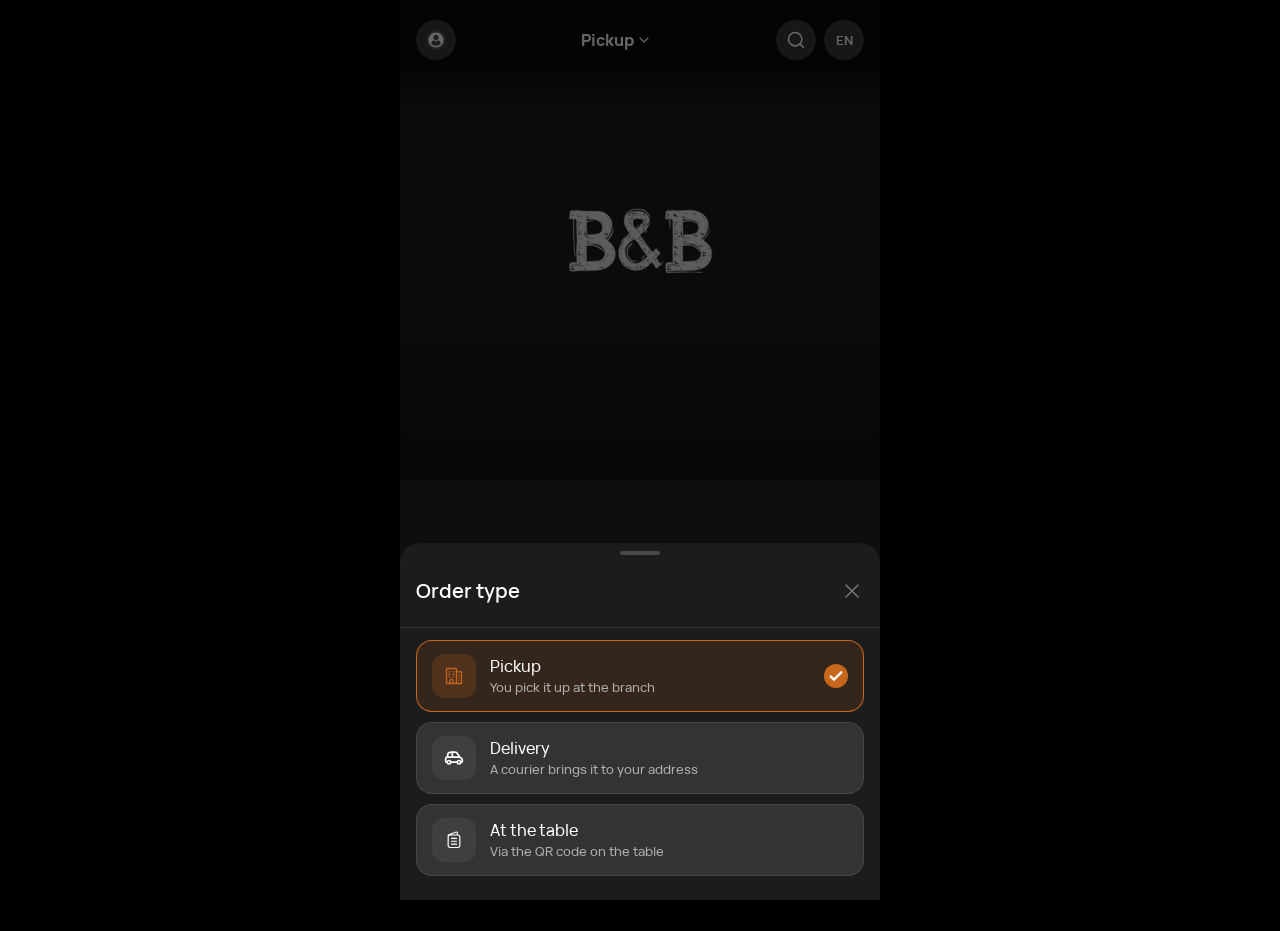
==== commit dc8f1b94: "web: меньше блюр в hero (14px → 6px)" ====
--- a/index.html
+++ b/index.html
@@ -13,8 +13,8 @@
          открыта из бота @bnb_coffe_bot. В обычном браузере безвреден. -->
     <script src="https://telegram.org/js/telegram-web-app.js"></script>
     <title>B&amp;B Coffee</title>
-    <script type="module" crossorigin src="/assets/index-ClQJBm_0.js"></script>
-    <link rel="stylesheet" crossorigin href="/assets/index-Cclu2zMV.css">
+    <script type="module" crossorigin src="/assets/index-DRxV5LLD.js"></script>
+    <link rel="stylesheet" crossorigin href="/assets/index-CEJ-UHks.css">
   </head>
   <body>
     <div id="root"></div>
--- a/assets/index-CEJ-UHks.css
+++ b/assets/index-CEJ-UHks.css
@@ -0,0 +1 @@
+.leaflet-pane,.leaflet-tile,.leaflet-marker-icon,.leaflet-marker-shadow,.leaflet-tile-container,.leaflet-pane>svg,.leaflet-pane>canvas,.leaflet-zoom-box,.leaflet-image-layer,.leaflet-layer{position:absolute;top:0;left:0}.leaflet-container{overflow:hidden}.leaflet-tile,.leaflet-marker-icon,.leaflet-marker-shadow{-webkit-user-select:none;user-select:none;-webkit-user-drag:none}.leaflet-tile::selection{background:0 0}.leaflet-safari .leaflet-tile{image-rendering:-webkit-optimize-contrast}.leaflet-safari .leaflet-tile-container{-webkit-transform-origin:0 0;width:1600px;height:1600px}.leaflet-marker-icon,.leaflet-marker-shadow{display:block}.leaflet-container .leaflet-overlay-pane svg{max-width:none!important;max-height:none!important}.leaflet-container .leaflet-marker-pane img,.leaflet-container .leaflet-shadow-pane img,.leaflet-container .leaflet-tile-pane img,.leaflet-container img.leaflet-image-layer,.leaflet-container .leaflet-tile{width:auto;padding:0;max-width:none!important;max-height:none!important}.leaflet-container img.leaflet-tile{mix-blend-mode:plus-lighter}.leaflet-container.leaflet-touch-zoom{-ms-touch-action:pan-x pan-y;touch-action:pan-x pan-y}.leaflet-container.leaflet-touch-drag{-ms-touch-action:pinch-zoom;touch-action:none;touch-action:pinch-zoom}.leaflet-container.leaflet-touch-drag.leaflet-touch-zoom{-ms-touch-action:none;touch-action:none}.leaflet-container{-webkit-tap-highlight-color:transparent}.leaflet-container a{-webkit-tap-highlight-color:#33b5e566}.leaflet-tile{filter:inherit;visibility:hidden}.leaflet-tile-loaded{visibility:inherit}.leaflet-zoom-box{box-sizing:border-box;z-index:800;width:0;height:0}.leaflet-overlay-pane svg{-moz-user-select:none}.leaflet-pane{z-index:400}.leaflet-tile-pane{z-index:200}.leaflet-overlay-pane{z-index:400}.leaflet-shadow-pane{z-index:500}.leaflet-marker-pane{z-index:600}.leaflet-tooltip-pane{z-index:650}.leaflet-popup-pane{z-index:700}.leaflet-map-pane canvas{z-index:100}.leaflet-map-pane svg{z-index:200}.leaflet-vml-shape{width:1px;height:1px}.lvml{behavior:url(#default#VML);display:inline-block;position:absolute}.leaflet-control{z-index:800;pointer-events:visiblePainted;pointer-events:auto;position:relative}.leaflet-top,.leaflet-bottom{z-index:1000;pointer-events:none;position:absolute}.leaflet-top{top:0}.leaflet-right{right:0}.leaflet-bottom{bottom:0}.leaflet-left{left:0}.leaflet-control{float:left;clear:both}.leaflet-right .leaflet-control{float:right}.leaflet-top .leaflet-control{margin-top:10px}.leaflet-bottom .leaflet-control{margin-bottom:10px}.leaflet-left .leaflet-control{margin-left:10px}.leaflet-right .leaflet-control{margin-right:10px}.leaflet-fade-anim .leaflet-popup{opacity:0;transition:opacity .2s linear}.leaflet-fade-anim .leaflet-map-pane .leaflet-popup{opacity:1}.leaflet-zoom-animated{transform-origin:0 0}svg.leaflet-zoom-animated{will-change:transform}.leaflet-zoom-anim .leaflet-zoom-animated{-webkit-transition:-webkit-transform .25s cubic-bezier(0,0,.25,1);-moz-transition:-moz-transform .25s cubic-bezier(0,0,.25,1);transition:transform .25s cubic-bezier(0,0,.25,1)}.leaflet-zoom-anim .leaflet-tile,.leaflet-pan-anim .leaflet-tile{transition:none}.leaflet-zoom-anim .leaflet-zoom-hide{visibility:hidden}.leaflet-interactive{cursor:pointer}.leaflet-grab{cursor:-webkit-grab;cursor:-moz-grab;cursor:grab}.leaflet-crosshair,.leaflet-crosshair .leaflet-interactive{cursor:crosshair}.leaflet-popup-pane,.leaflet-control{cursor:auto}.leaflet-dragging .leaflet-grab,.leaflet-dragging .leaflet-grab .leaflet-interactive,.leaflet-dragging .leaflet-marker-draggable{cursor:move;cursor:-webkit-grabbing;cursor:-moz-grabbing;cursor:grabbing}.leaflet-marker-icon,.leaflet-marker-shadow,.leaflet-image-layer,.leaflet-pane>svg path,.leaflet-tile-container{pointer-events:none}.leaflet-marker-icon.leaflet-interactive,.leaflet-image-layer.leaflet-interactive,.leaflet-pane>svg path.leaflet-interactive,svg.leaflet-image-layer.leaflet-interactive path{pointer-events:visiblePainted;pointer-events:auto}.leaflet-container{outline-offset:1px;background:#ddd}.leaflet-container a{color:#0078a8}.leaflet-zoom-box{background:#ffffff80;border:2px dotted #38f}.leaflet-container{font-family:Helvetica Neue,Arial,Helvetica,sans-serif;font-size:.75rem;line-height:1.5}.leaflet-bar{border-radius:4px;box-shadow:0 1px 5px #000000a6}.leaflet-bar a{text-align:center;color:#000;background-color:#fff;border-bottom:1px solid #ccc;width:26px;height:26px;line-height:26px;text-decoration:none;display:block}.leaflet-bar a,.leaflet-control-layers-toggle{background-position:50%;background-repeat:no-repeat;display:block}.leaflet-bar a:hover,.leaflet-bar a:focus{background-color:#f4f4f4}.leaflet-bar a:first-child{border-top-left-radius:4px;border-top-right-radius:4px}.leaflet-bar a:last-child{border-bottom:none;border-bottom-right-radius:4px;border-bottom-left-radius:4px}.leaflet-bar a.leaflet-disabled{cursor:default;color:#bbb;background-color:#f4f4f4}.leaflet-touch .leaflet-bar a{width:30px;height:30px;line-height:30px}.leaflet-touch .leaflet-bar a:first-child{border-top-left-radius:2px;border-top-right-radius:2px}.leaflet-touch .leaflet-bar a:last-child{border-bottom-right-radius:2px;border-bottom-left-radius:2px}.leaflet-control-zoom-in,.leaflet-control-zoom-out{text-indent:1px;font:700 18px Lucida Console,Monaco,monospace}.leaflet-touch .leaflet-control-zoom-in,.leaflet-touch .leaflet-control-zoom-out{font-size:22px}.leaflet-control-layers{background:#fff;border-radius:5px;box-shadow:0 1px 5px #0006}.leaflet-control-layers-toggle{background-image:url(/assets/layers-BWBAp2CZ.png);width:36px;height:36px}.leaflet-retina .leaflet-control-layers-toggle{background-image:url(/assets/layers-2x-Bpkbi35X.png);background-size:26px 26px}.leaflet-touch .leaflet-control-layers-toggle{width:44px;height:44px}.leaflet-control-layers .leaflet-control-layers-list,.leaflet-control-layers-expanded .leaflet-control-layers-toggle{display:none}.leaflet-control-layers-expanded .leaflet-control-layers-list{display:block;position:relative}.leaflet-control-layers-expanded{color:#333;background:#fff;padding:6px 10px 6px 6px}.leaflet-control-layers-scrollbar{padding-right:5px;overflow:hidden scroll}.leaflet-control-layers-selector{margin-top:2px;position:relative;top:1px}.leaflet-control-layers label{font-size:1.08333em;display:block}.leaflet-control-layers-separator{border-top:1px solid #ddd;height:0;margin:5px -10px 5px -6px}.leaflet-default-icon-path{background-image:url(/assets/marker-icon-hN30_KVU.png)}.leaflet-container .leaflet-control-attribution{background:#fffc;margin:0}.leaflet-control-attribution,.leaflet-control-scale-line{color:#333;padding:0 5px;line-height:1.4}.leaflet-control-attribution a{text-decoration:none}.leaflet-control-attribution a:hover,.leaflet-control-attribution a:focus{text-decoration:underline}.leaflet-attribution-flag{width:1em;height:.6669em;vertical-align:baseline!important;display:inline!important}.leaflet-left .leaflet-control-scale{margin-left:5px}.leaflet-bottom .leaflet-control-scale{margin-bottom:5px}.leaflet-control-scale-line{white-space:nowrap;box-sizing:border-box;text-shadow:1px 1px #fff;background:#fffc;border:2px solid #777;border-top:none;padding:2px 5px 1px;line-height:1.1}.leaflet-control-scale-line:not(:first-child){border-top:2px solid #777;border-bottom:none;margin-top:-2px}.leaflet-control-scale-line:not(:first-child):not(:last-child){border-bottom:2px solid #777}.leaflet-touch .leaflet-control-attribution,.leaflet-touch .leaflet-control-layers,.leaflet-touch .leaflet-bar{box-shadow:none}.leaflet-touch .leaflet-control-layers,.leaflet-touch .leaflet-bar{background-clip:padding-box;border:2px solid #0003}.leaflet-popup{text-align:center;margin-bottom:20px;position:absolute}.leaflet-popup-content-wrapper{text-align:left;border-radius:12px;padding:1px}.leaflet-popup-content{min-height:1px;margin:13px 24px 13px 20px;font-size:1.08333em;line-height:1.3}.leaflet-popup-content p{margin:1.3em 0}.leaflet-popup-tip-container{pointer-events:none;width:40px;height:20px;margin-top:-1px;margin-left:-20px;position:absolute;left:50%;overflow:hidden}.leaflet-popup-tip{pointer-events:auto;width:17px;height:17px;margin:-10px auto 0;padding:1px;transform:rotate(45deg)}.leaflet-popup-content-wrapper,.leaflet-popup-tip{color:#333;background:#fff;box-shadow:0 3px 14px #0006}.leaflet-container a.leaflet-popup-close-button{text-align:center;color:#757575;background:0 0;border:none;width:24px;height:24px;font:16px/24px Tahoma,Verdana,sans-serif;text-decoration:none;position:absolute;top:0;right:0}.leaflet-container a.leaflet-popup-close-button:hover,.leaflet-container a.leaflet-popup-close-button:focus{color:#585858}.leaflet-popup-scrolled{overflow:auto}.leaflet-oldie .leaflet-popup-content-wrapper{-ms-zoom:1}.leaflet-oldie .leaflet-popup-tip{-ms-filter:"progid:DXImageTransform.Microsoft.Matrix(M11=0.70710678, M12=0.70710678, M21=-0.70710678, M22=0.70710678)";width:24px;filter:progid:DXImageTransform.Microsoft.Matrix(M11=.707107, M12=.707107, M21=-.707107, M22=.707107);margin:0 auto}.leaflet-oldie .leaflet-control-zoom,.leaflet-oldie .leaflet-control-layers,.leaflet-oldie .leaflet-popup-content-wrapper,.leaflet-oldie .leaflet-popup-tip{border:1px solid #999}.leaflet-div-icon{background:#fff;border:1px solid #666}.leaflet-tooltip{color:#222;white-space:nowrap;-webkit-user-select:none;user-select:none;pointer-events:none;background-color:#fff;border:1px solid #fff;border-radius:3px;padding:6px;position:absolute;box-shadow:0 1px 3px #0006}.leaflet-tooltip.leaflet-interactive{cursor:pointer;pointer-events:auto}.leaflet-tooltip-top:before,.leaflet-tooltip-bottom:before,.leaflet-tooltip-left:before,.leaflet-tooltip-right:before{pointer-events:none;content:"";background:0 0;border:6px solid #0000;position:absolute}.leaflet-tooltip-bottom{margin-top:6px}.leaflet-tooltip-top{margin-top:-6px}.leaflet-tooltip-bottom:before,.leaflet-tooltip-top:before{margin-left:-6px;left:50%}.leaflet-tooltip-top:before{border-top-color:#fff;margin-bottom:-12px;bottom:0}.leaflet-tooltip-bottom:before{border-bottom-color:#fff;margin-top:-12px;margin-left:-6px;top:0}.leaflet-tooltip-left{margin-left:-6px}.leaflet-tooltip-right{margin-left:6px}.leaflet-tooltip-left:before,.leaflet-tooltip-right:before{margin-top:-6px;top:50%}.leaflet-tooltip-left:before{border-left-color:#fff;margin-right:-12px;right:0}.leaflet-tooltip-right:before{border-right-color:#fff;margin-left:-12px;left:0}@media print{.leaflet-control{-webkit-print-color-adjust:exact;print-color-adjust:exact}}@font-face{font-family:VelaSans;font-weight:400;font-display:swap;src:url(/fonts/VelaSans-Regular.ttf)format("truetype")}@font-face{font-family:VelaSans;font-weight:500;font-display:swap;src:url(/fonts/VelaSans-Medium.ttf)format("truetype")}@font-face{font-family:VelaSans;font-weight:600;font-display:swap;src:url(/fonts/VelaSans-SemiBold.ttf)format("truetype")}@font-face{font-family:VelaSans;font-weight:700;font-display:swap;src:url(/fonts/VelaSans-Bold.ttf)format("truetype")}@font-face{font-family:VelaSans;font-weight:800;font-display:swap;src:url(/fonts/VelaSans-ExtraBold.ttf)format("truetype")}:root{--screen:#000;--panel:#171717;--card:#ffffff1f;--card-strong:#ffffff1a;--nested:#ffffff0d;--sheet:#1c1c1c;--title:#fff;--text2:#e0e0e0;--hint:#ffffff4d;--icon:#fff;--divider:#8f96a81f;--divider-strong:#8f96a84d;--btn:#fff;--btn-label:#000;--btn-disabled:#616161;--btn-disabled-label:#bdbdbd;--btn2:#fff3;--accent:#c7671d;--accent-soft:#c7671d26;--brand:#c7671d;--orange:#ff9800;--red:#f54e4e;--green:#1fd17c;--grabber:#fff3;--scrim:#0009;--tile-start:#ffffff08;--tile-end:#ffffff0f;--menu-panel:#222;--collapsed:#1f1f1f;--header-chip:#fff3;--active-cat:#ffffff1a;--soft:#ffffff14;--desc:#fff;--tile:#ffffff1a;--qty-pill:#ffffff24;--ing-tile:#ffffff12;--option-label:#aaa;--size-off:#616161;--dot-off:#ffffff4d;--pill-fill:#ffffff24;--nutrition:#ffffff17;--muted-divider:#8f96a833;--close-icon:#fff6;--caption:#b0b0b0;--orange-dark:#c7671d;--shadow:0 8px 24px #00000080;--safe-top:env(safe-area-inset-top,0px);--safe-bottom:env(safe-area-inset-bottom,0px);--lightningcss-light: ;--lightningcss-dark:initial;--lightningcss-light:initial;--lightningcss-dark: ;color-scheme:light;--lightningcss-light: ;--lightningcss-dark:initial;color-scheme:dark}*{box-sizing:border-box;-webkit-tap-highlight-color:transparent}html,body{margin:0;padding:0}body{background:var(--screen);color:var(--title);-webkit-font-smoothing:antialiased;overscroll-behavior-y:none;font-family:VelaSans,-apple-system,BlinkMacSystemFont,Segoe UI,Roboto,sans-serif;font-size:16px;line-height:1.3}button{font:inherit;color:inherit;cursor:pointer;background:0 0;border:0;padding:0}input,textarea{font:inherit;color:inherit}img{display:block}a{color:inherit}#root{background:var(--screen);max-width:480px;min-height:100dvh;margin:0 auto;position:relative}.ic{width:24px;height:24px;-webkit-mask:var(--src) center / contain no-repeat;-webkit-mask:var(--src) center / contain no-repeat;mask:var(--src) center / contain no-repeat;background:currentColor;flex:none;display:inline-block}.ic.s16{width:16px;height:16px}.ic.s20{width:20px;height:20px}.ic.s28{width:28px;height:28px}.logo{-webkit-mask:var(--src) center / contain no-repeat;-webkit-mask:var(--src) center / contain no-repeat;mask:var(--src) center / contain no-repeat;background:currentColor;display:inline-block}.t-display{font-size:28px;font-weight:700}.t-h2{font-size:24px;font-weight:700}.t-title{font-size:16px;font-weight:700}.t-label{font-size:16px;font-weight:500}.t-body{font-size:14px;font-weight:400}.t-meta{color:var(--text2);font-size:12px;font-weight:400}.t-small{color:var(--text2);font-size:11px}.muted{color:var(--text2)}.price{font-weight:800}.btn{background:var(--btn);width:100%;height:48px;color:var(--btn-label);border-radius:10px;justify-content:center;align-items:center;gap:8px;font-size:16px;font-weight:600;transition:transform .12s,opacity .2s;display:flex}.btn:active{transform:scale(.98)}.btn:disabled{background:var(--btn-disabled);color:var(--btn-disabled-label)}.btn.secondary{background:var(--btn2);color:var(--title)}.btn.ghost{color:var(--title);background:0 0;height:44px}.icon-btn{background:var(--card);width:40px;height:40px;color:var(--icon);border-radius:50%;flex:none;place-items:center;display:grid}.icon-btn:active{opacity:.7}.hero{aspect-ratio:1;color:#fff;background:#1c1c1c;max-height:100dvh;position:relative;overflow:hidden}.hero-slides{scroll-snap-type:x mandatory;scrollbar-width:none;height:100%;display:flex;overflow-x:auto}.hero-slides::-webkit-scrollbar{display:none}.hero-slide{scroll-snap-align:start;flex:0 0 100%;height:100%;position:relative}.hero-slide img{object-fit:cover;width:100%;height:100%}.hero-shade-top{height:calc(112px + var(--safe-top));pointer-events:none;opacity:.75;background:linear-gradient(#000000e6 50%,#0000);position:absolute;inset:0 0 auto}.hero-shade-bottom{pointer-events:none;background:linear-gradient(#0000,#00000073);height:140px;position:absolute;inset:auto 0 0}.hero-blur{pointer-events:none;-webkit-backdrop-filter:blur(6px);backdrop-filter:blur(6px);height:150px;position:absolute;inset:auto 0 0;-webkit-mask-image:linear-gradient(#0000,#000 65%);mask-image:linear-gradient(#0000,#000 65%)}.hero-caption{text-align:center;pointer-events:none;position:absolute;bottom:28px;left:16px;right:16px}.hero-caption .title{font-size:12px;font-weight:400}.hero-caption .desc{margin-top:2px;font-size:16px;font-weight:600}.topbar{z-index:50;width:100%;max-width:480px;height:calc(80px + var(--safe-top));padding:var(--safe-top) 16px 0;color:#fff;background:0 0;align-items:center;gap:8px;transition:background .2s,color .2s;display:flex;position:fixed;top:0;left:50%;transform:translate(-50%)}.topbar.collapsed{background:var(--collapsed);color:var(--title)}.topbar .circle{width:40px;height:40px;color:inherit;background:#fff3;border-radius:50%;flex:none;place-items:center;font-size:13px;font-weight:700;transition:background .2s;display:grid}.topbar.collapsed .circle{background:var(--header-chip)}.topbar .center{text-align:center;flex-direction:column;flex:1;justify-content:center;align-items:center;min-width:0;display:flex}.topbar .center .branch{white-space:nowrap;text-overflow:ellipsis;max-width:100%;font-size:12px;overflow:hidden}.topbar .center .type{align-items:center;gap:2px;font-size:16px;font-weight:800;display:flex}.topbar .center .tbl{opacity:.7;margin-top:2px;font-size:14px}.topbar .right{gap:8px;display:flex}.cats{top:calc(80px + var(--safe-top));z-index:20;background:var(--menu-panel);position:sticky}.cats-row{scrollbar-width:none;gap:4px;height:80px;padding:8px 16px;display:flex;overflow-x:auto}.cats-row::-webkit-scrollbar{display:none}.cat{height:64px;color:var(--title);border-radius:12px;flex-direction:column;flex:0 0 80px;justify-content:space-between;align-items:center;padding:8px;display:flex}.cat.on{background:linear-gradient(var(--active-cat), var(--soft))}.cat img{object-fit:contain;width:30px;height:30px}.cat .ph{width:30px;height:30px}.cat span{white-space:nowrap;text-overflow:ellipsis;max-width:100%;height:16px;font-size:12px;line-height:16px;overflow:hidden}.section-title{padding:24px 16px 6px;font-size:24px;font-weight:700}.prod{align-items:stretch;gap:16px;padding:6px 16px;display:flex}.prod-tile{flex-direction:column;flex:none;align-items:center;width:112px;height:138px;padding:12px 12px 8px;display:flex}.prod-tile .img{background:var(--nested);border-radius:12px;width:100%;height:100px;overflow:hidden}.prod-tile .img img{object-fit:cover;width:100%;height:100%}.prod-tile .ph{width:88px;height:70px;color:var(--title);opacity:.15;margin-top:16px}.prod-tile.na{background:linear-gradient(var(--tile-start), var(--tile-end));border-radius:12px;justify-content:center;padding:0;position:relative;overflow:hidden}.prod-tile.na img{opacity:.6;width:100%}.prod-tile.na b{font-size:10px;font-weight:700;position:absolute}.prod-info{flex-direction:column;flex:1;justify-content:center;min-width:0;padding-bottom:14px;display:flex}.prod-info .name{font-size:16px;font-weight:500}.prod-info .desc{color:var(--desc);-webkit-line-clamp:3;-webkit-box-orient:vertical;margin-top:4px;font-size:11px;display:-webkit-box;overflow:hidden}.prod-info .price{margin-top:6px;font-size:16px;font-weight:800}.prod-info .desc+.price{margin-top:12px}.quick{background:var(--btn);height:40px;color:var(--btn-label);border-radius:20px;flex:none;align-self:flex-start;align-items:center;display:flex;overflow:hidden}.quick button{width:40px;height:40px;color:inherit;place-items:center;display:grid}.quick button:active{transform:scale(.9)}.quick b{text-align:center;min-width:18px;font-size:16px;font-weight:700}.quick .ic{width:18px;height:18px}.float-bar{left:50%;bottom:calc(16px + var(--safe-bottom));z-index:40;pointer-events:none;justify-content:center;width:min(448px,100% - 32px);display:flex;position:fixed;transform:translate(-50%)}.cart-btn{pointer-events:auto;background:var(--btn);color:var(--btn-label);box-shadow:var(--shadow);border-radius:44px;align-items:center;gap:4px;padding:4px 4px 4px 16px;display:flex}.cart-btn.bump{animation:.5s ease-out bump}.cart-btn .sum{white-space:nowrap;margin-right:12px;font-size:14px;font-weight:600}.cart-btn .stack{align-items:center;height:52px;display:flex}.cart-btn .stack img,.cart-btn .stack i.ph{object-fit:cover;border:2.5px solid var(--btn);background:var(--nested);border-radius:50%;width:52px;height:52px;margin-left:-16px}.cart-btn .stack>:first-child{margin-left:0}@keyframes bump{0%{transform:scale(1)}20%{transform:scale(1.15)}40%{transform:scale(.92)}60%{transform:scale(1.05)}80%{transform:scale(.98)}to{transform:scale(1)}}@keyframes pop{0%{opacity:0;transform:scale(.9)}60%{opacity:1;transform:scale(1.04)}to{transform:scale(1)}}.app-strip{background:var(--accent-soft);border-radius:12px;align-items:center;gap:10px;margin:12px 16px 4px;padding:12px;font-size:12px;display:flex}.app-strip b{color:var(--brand);font-weight:700}.app-strip button{color:var(--brand);white-space:nowrap;margin-left:auto;font-size:12px;font-weight:700}.scrim{background:var(--scrim);z-index:100;animation:.2s fade;position:fixed;inset:0}.sheet{z-index:101;background:var(--sheet);width:100%;max-width:480px;max-height:calc(100dvh - 40px - var(--safe-top));padding-bottom:var(--safe-bottom);border-radius:20px 20px 0 0;flex-direction:column;animation:.32s cubic-bezier(.2,.9,.25,1) up;display:flex;position:fixed;bottom:0;left:50%;overflow:hidden;transform:translate(-50%)}.sheet.closing{animation:.22s ease-in forwards down}.scrim.closing{animation:.22s ease-in forwards fadeout}.sheet .grab{background:var(--grabber);border-radius:20px;flex:none;width:40px;height:4px;margin:8px auto 0}.sheet-head{border-bottom:1px solid var(--muted-divider);flex:none;align-items:center;gap:12px;padding:12px 4px 4px 16px;display:flex}.sheet-head h3{flex:1;margin:0;padding:4px 0 12px;font-size:20px;font-weight:600}.sheet-head .x{width:48px;height:48px;color:var(--close-icon);place-items:center;margin-bottom:8px;display:grid}.sheet-body{-webkit-overflow-scrolling:touch;overscroll-behavior:contain;flex:1;overflow-y:auto}.sheet-foot{background:var(--sheet);flex:none;padding:8px 16px 16px}@keyframes up{0%{transform:translate(-50%,100%)}to{transform:translate(-50%)}}@keyframes down{0%{transform:translate(-50%)}to{transform:translate(-50%,100%)}}@keyframes fade{0%{opacity:0}to{opacity:1}}@keyframes fadeout{to{opacity:0}}.pd-img .frame{aspect-ratio:88/100;background:var(--tile);border-radius:20px;width:100%;max-height:60dvh;margin:0 auto;position:relative;overflow:hidden}.pd-img .slides{scroll-snap-type:x mandatory;scrollbar-width:none;height:100%;display:flex;overflow-x:auto}.pd-img .slides::-webkit-scrollbar{display:none}.pd-img .slides img,.pd-img .slides>div{object-fit:cover;scroll-snap-align:start;flex:0 0 100%;width:100%;height:100%}.pd-img .close{color:#fff;-webkit-backdrop-filter:blur(10px);backdrop-filter:blur(10px);background:#fff3;border-radius:50%;place-items:center;width:36px;height:36px;display:grid;position:absolute;top:12px;right:12px}.pd-img .dots{justify-content:center;gap:6px;margin-top:12px;display:flex}.pd-img .dots i{background:var(--dot-off);border-radius:3px;width:6px;height:6px;transition:width .2s}.pd-img .dots i.on{background:var(--title);width:12px}.pd-sheet{border-radius:20px 20px 0 0;overflow:hidden}.pd-head{padding:16px}.pd-price{font-size:24px;font-weight:800}.pd-name{color:var(--orange-dark);font-size:16px}.pd-head .desc{color:var(--desc);white-space:pre-line;margin-top:16px;font-size:12px}.nutrition{background:var(--nutrition);border-radius:16px;justify-content:space-between;margin-top:16px;padding:10px 16px;display:flex}.nutrition div{flex-direction:column;gap:2px;font-size:12px;display:flex}.nutrition b{white-space:nowrap;font-weight:800}.pd-divider{background:var(--muted-divider);height:1px;margin:10px 0 20px}.sizes{scrollbar-width:none;gap:8px;padding:0 16px;display:flex;overflow-x:auto}.sizes::-webkit-scrollbar{display:none}.size{min-width:72px;color:var(--size-off);border-radius:10px;flex-direction:column;flex:none;align-items:center;gap:0;margin-bottom:10px;padding:16px 4px;font-size:12px;display:flex;position:relative}.size .ic{margin-bottom:4px}.size b{font-weight:800}.size.on{color:var(--title);background:var(--soft)}.size .chk{background:var(--orange);color:#fff;border-radius:50%;place-items:center;width:20px;height:20px;display:grid;position:absolute;bottom:-10px;left:50%;transform:translate(-50%)}.size .chk .ic{width:14px;height:14px;margin:0}.size:disabled{opacity:.4}.ing-tabs{scrollbar-width:none;gap:4px;padding:0 16px;display:flex;overflow-x:auto}.ing-tabs::-webkit-scrollbar{display:none}.ing-tabs button{height:36px;color:var(--option-label);white-space:nowrap;border-radius:32px;flex:none;padding:0 12px;font-size:14px}.ing-tabs button.on{background:var(--soft);color:var(--title);font-weight:600}.ings{grid-template-columns:repeat(3,1fr);gap:12px 8px;padding:22px 16px 8px;display:grid}.ing{text-align:center;aspect-ratio:3/4.1;border-radius:16px;flex-direction:column;justify-content:center;align-items:center;gap:4px;margin-bottom:8px;padding:12px;display:flex;position:relative}.ing img,.ing>div:first-child,.ing>.logo{object-fit:contain;opacity:.6;width:100%;height:80px;transition:opacity .18s}.ing .nm{color:var(--option-label);-webkit-line-clamp:2;-webkit-box-orient:vertical;font-size:12px;line-height:1.2;display:-webkit-box;overflow:hidden}.ing .pr{color:var(--title);white-space:nowrap;font-size:12px;font-weight:800}.ing.on{background:var(--ing-tile)}.ing.on img,.ing.on>div:first-child{opacity:1}.ing.on .nm{color:var(--title)}.ing .chk{background:var(--orange-dark);color:#fff;border-radius:50%;place-items:center;width:24px;height:24px;animation:.18s ease-out pop;display:grid;position:absolute;bottom:-12px;left:50%;transform:translate(-50%)}.ing .chk .ic{width:14px;height:14px}.ing:disabled{opacity:.4}.add-bar{align-items:center;gap:8px;display:flex}.pill-qty{background:var(--btn);height:46px;color:var(--btn-label);border-radius:99px;flex:none;align-items:center;padding:0 4px;display:flex}.pill-qty button{width:40px;height:46px;color:inherit;place-items:center;display:grid}.pill-qty b{text-align:center;min-width:16px;font-size:16px;font-weight:700}.add-btn{background:var(--btn);height:46px;color:var(--btn-label);border-radius:99px;flex-direction:column;flex:1;justify-content:center;align-items:center;line-height:1.2;display:flex}.add-btn small{font-size:11px;font-weight:600}.add-btn b{font-size:16px;font-weight:700}.add-btn:disabled{background:var(--btn-disabled);color:var(--btn-disabled-label)}.add-btn:active,.pill-qty button:active{transform:scale(.97)}.qty{background:var(--card);border-radius:12px;flex:none;align-items:center;height:52px;display:flex}.qty button{width:44px;height:52px;color:var(--icon);place-items:center;display:grid}.qty button:disabled{opacity:.3}.qty span{text-align:center;min-width:24px;font-weight:700}.qty.sm{border-radius:18px;height:36px}.qty.sm button{width:34px;height:36px}.qty.sm span{min-width:18px;font-size:14px}.page{background:var(--screen);flex-direction:column;min-height:100dvh;animation:.28s cubic-bezier(.2,.9,.25,1) slidein;display:flex}@keyframes slidein{0%{opacity:0;transform:translate(24px)}to{opacity:1;transform:none}}.nav{z-index:30;padding:calc(8px + var(--safe-top)) 16px 8px;background:var(--screen);align-items:center;gap:12px;min-height:56px;display:flex;position:sticky;top:0}.nav h1{text-align:center;flex:1;margin:0;font-size:20px;font-weight:700}.nav .spacer{flex:none;width:40px}.page-body{flex:1;padding:0 16px 140px}.page-foot{width:100%;max-width:480px;padding:12px 16px calc(16px + var(--safe-bottom));background:var(--screen);border-top:1px solid var(--divider);z-index:30;position:fixed;bottom:0;left:50%;transform:translate(-50%)}.group{background:var(--card);border-radius:16px;margin-top:12px;overflow:hidden}.row{text-align:left;align-items:center;gap:12px;width:100%;min-height:52px;padding:14px 16px;display:flex}.row+.row{border-top:1px solid var(--divider)}.row .grow{flex:1;min-width:0}.row .sub{color:var(--text2);margin-top:2px;font-size:12px}.radio{border-radius:50%;flex:none;place-items:center;width:22px;height:22px;display:grid;box-shadow:inset 0 0 0 2px #ccc}.radio.on{box-shadow:inset 0 0 0 6px var(--accent)}.label-sm{color:var(--text2);margin:20px 4px 0;font-size:13px;font-weight:600}.cart-nav{min-height:64px}.nav-circle{background:var(--tile);width:36px;height:36px;color:var(--icon);border-radius:50%;flex:none;place-items:center;display:grid}.nav-circle.danger{color:var(--red);background:#f54e4e33}.nav-center{min-width:0;color:var(--title);flex-direction:column;flex:1;align-items:center;display:flex}.nav-center .branch{white-space:nowrap;text-overflow:ellipsis;max-width:100%;font-size:12px;overflow:hidden}.nav-center .type{align-items:center;gap:2px;font-size:16px;font-weight:800;display:flex}.nav .spacer{width:36px}.cart-body{padding-bottom:180px}.cart-line{align-items:center;gap:16px;padding:6px 0;display:flex}.cart-tile{background:var(--tile);border-radius:12px;flex:none;justify-content:center;width:128px;height:138px;padding:12px 12px 26px;display:flex}.cart-tile img,.cart-tile>div{object-fit:cover;border-radius:12px;width:100%;height:100px}.cart-line .info{flex:1;min-width:0}.cart-line .name{font-size:16px;font-weight:500}.cart-line .opts{color:var(--desc);-webkit-line-clamp:2;-webkit-box-orient:vertical;margin-top:4px;font-size:11px;display:-webkit-box;overflow:hidden}.cart-line .bottom{justify-content:space-between;align-items:center;gap:8px;margin-top:12px;display:flex}.cart-line .price{white-space:nowrap;font-size:16px;font-weight:800}.stepper{flex:none;align-items:center;display:flex}.stepper button{background:var(--qty-pill);width:36px;height:36px;color:var(--title);border-radius:50%;place-items:center;display:grid}.stepper button:disabled{color:var(--size-off)}.stepper b{text-align:center;min-width:37px;font-size:16px;font-weight:800}.cart-foot{border-top:1px solid var(--divider-strong);border-top-color:#ffffff1a;padding-top:16px}.cart-total{justify-content:space-between;align-items:center;margin-bottom:16px;font-size:16px;display:flex}.cart-total b{font-size:22px;font-weight:800}.btn.pill{border-radius:99px}.sum-row{color:var(--text2);justify-content:space-between;padding:6px 0;font-size:14px;display:flex}.sum-row.total{color:var(--title);padding-top:10px;font-size:18px;font-weight:700}.field{background:var(--card-strong);border-radius:12px;margin-top:10px;padding:8px 14px;display:block}.field small{color:var(--text2);font-size:11px;display:block}.field input,.field textarea{resize:none;background:0 0;border:0;outline:0;width:100%;padding:2px 0;font-size:16px}.field input::placeholder,.field textarea::placeholder{color:var(--text2);opacity:.6}.fields-row{grid-template-columns:repeat(3,1fr);gap:8px;display:grid}.auth-title{margin:8px 0 0;font-size:28px;font-weight:700}.auth-sub{color:var(--caption);margin-top:8px;font-size:14px}.auth-label{color:var(--caption);margin-top:28px;font-size:12px}.phone-row{align-items:center;gap:10px;margin-top:8px;font-size:24px;display:flex}.phone-row .flag{background:var(--tile);border-radius:8px;flex:none;place-items:center;width:48px;height:40px;font-size:22px;display:grid}.phone-row b{font-weight:700}.phone-row input{min-width:0;caret-color:var(--orange-dark);background:0 0;border:0;outline:0;flex:1;padding:0;font-size:24px;font-weight:700}.phone-row input::placeholder{color:var(--hint)}.phone-chip{background:var(--tile);height:36px;color:var(--title);border-radius:8px;align-items:center;gap:10px;margin-top:12px;padding:0 10px;font-size:14px;display:inline-flex}.otp{justify-content:space-between;gap:10px;margin:28px 0 16px;display:flex}.otp input{width:100%;max-width:48px;height:56px;box-shadow:inset 0 0 0 1px var(--muted-divider);text-align:center;color:var(--title);background:0 0;border:0;border-radius:10px;outline:0;font-size:28px;font-weight:700}.otp input:focus{box-shadow:inset 0 0 0 1.5px var(--orange-dark)}.otp.err input{box-shadow:inset 0 0 0 1.5px var(--red)}.resend-row{justify-content:center;align-items:center;gap:8px;margin-bottom:8px;font-size:12px;display:flex}.resend-row b{background:var(--tile);font-variant-numeric:tabular-nums;border-radius:8px;padding:4px 8px;font-weight:500}.resend-row button{color:var(--orange-dark);font-size:14px;font-weight:600}.err-text{color:var(--red);text-align:center;margin-top:8px;font-size:13px}.status-hero{text-align:center;padding:24px 16px 8px}.status-hero .ring{background:var(--accent-soft);width:88px;height:88px;color:var(--brand);border-radius:50%;place-items:center;margin:0 auto 16px;display:grid}.status-hero h2{margin:0;font-size:24px;font-weight:700}.status-hero p{color:var(--text2);margin:6px 0 0;font-size:14px}.steps{gap:6px;margin:20px 0 4px;display:flex}.steps i{background:var(--divider-strong);border-radius:2px;flex:1;height:4px}.steps i.on{background:var(--accent)}.go-sheet{flex-direction:column;gap:10px;padding:8px 16px 16px;display:flex}.go-poster{border-radius:16px;width:100%;margin-bottom:6px;display:block}.go-route{background:var(--accent);color:#fff;text-decoration:none}.cb-hero{text-align:center;padding:8px 20px 24px}.cb-langs{justify-content:center;gap:8px;margin-bottom:4px;display:flex}.cb-lang{border:1px solid var(--divider-strong);color:var(--text2);cursor:pointer;background:0 0;border-radius:999px;padding:6px 14px;font-size:13px;font-weight:600}.cb-lang.on{background:var(--accent);border-color:var(--accent);color:#fff}.cb-coin{color:#fff;background:radial-gradient(circle at 30% 30%,#ffc27a,#ff9542 55%,#c7671d);border-radius:50%;place-items:center;width:96px;height:96px;margin:8px auto 12px;font-size:30px;font-weight:800;display:grid;box-shadow:0 10px 30px #c7671d59}.cb-logo{place-items:center;margin:16px auto 18px;display:grid}.cb-hero h2{color:var(--text2);margin:0;font-size:18px;font-weight:500}.cb-hero .amt{margin:4px 0 8px;font-size:34px;font-weight:800}.cb-hero p{color:var(--text2);margin:0;font-size:14px}.store-btns{grid-template-columns:1fr 1fr;gap:8px;margin-top:20px;display:grid}.store-badges{grid-template-columns:1fr 1fr;align-items:center;gap:10px;margin-top:22px;display:grid}.store-badges a{min-width:0;display:block}.store-badges img{width:100%;height:auto;display:block}.store-btn{background:var(--btn);height:52px;color:var(--btn-label);border-radius:12px;justify-content:center;align-items:center;gap:8px;font-size:15px;font-weight:600;text-decoration:none;display:flex}.store-btn svg{width:20px;height:20px}.sk{background:linear-gradient(90deg, var(--card) 0%, var(--card-strong) 50%, var(--card) 100%);background-size:200% 100%;border-radius:12px;animation:1.2s ease-in-out infinite sk}@keyframes sk{0%{background-position:200% 0}to{background-position:-200% 0}}.empty{text-align:center;color:var(--text2);padding:48px 24px}.empty img{width:180px;margin:0 auto 16px}.empty h3{color:var(--title);margin:0 0 6px;font-size:18px}.center-screen{text-align:center;flex-direction:column;justify-content:center;align-items:center;gap:12px;min-height:100dvh;padding:32px 24px;display:flex}.spinner{border:3px solid var(--divider-strong);border-top-color:var(--title);border-radius:50%;width:28px;height:28px;animation:.8s linear infinite spin}@keyframes spin{to{transform:rotate(360deg)}}.toast{left:50%;top:calc(12px + var(--safe-top));z-index:200;background:var(--sheet);max-width:calc(100% - 32px);color:var(--title);box-shadow:var(--shadow);border-radius:14px;align-items:center;gap:10px;padding:12px 16px;font-size:14px;animation:.25s toast;display:flex;position:fixed;transform:translate(-50%)}.toast .dot{background:var(--orange);color:#fff;border-radius:7px;flex:none;place-items:center;width:24px;height:24px;font-weight:800;display:grid}.toast.ok .dot{background:var(--green)}@keyframes toast{0%{opacity:0;transform:translate(-50%,-20px)}to{opacity:1;transform:translate(-50%)}}.search-page{padding:calc(8px + var(--safe-top)) 16px 8px;background:var(--screen);z-index:30;align-items:center;gap:8px;display:flex;position:sticky;top:0}.search-input{background:var(--card);border-radius:8px;flex:1;align-items:center;gap:8px;height:44px;padding:0 12px;display:flex}.search-input input{background:0 0;border:0;outline:0;flex:1;font-size:16px}.map-wrap{background:var(--card);border-radius:16px;height:46dvh;min-height:280px;margin-top:4px;position:relative;overflow:hidden}.map-wrap .leaflet-container{background:var(--card);width:100%;height:100%}.map-pin{z-index:500;pointer-events:none;position:absolute;top:50%;left:50%;transform:translate(-50%,-100%)}.map-pin i{background:var(--btn);width:34px;height:34px;box-shadow:var(--shadow);border-radius:50% 50% 50% 0;display:block;transform:rotate(-45deg)}.map-pin i:after{content:"";background:var(--btn-label);border-radius:50%;width:12px;height:12px;position:absolute;top:11px;left:11px}.map-locate{z-index:500;background:var(--sheet);box-shadow:var(--shadow);position:absolute;bottom:12px;right:12px}.chip-row{scrollbar-width:none;gap:8px;padding:4px 0;display:flex;overflow-x:auto}.chip{background:var(--card);border-radius:18px;flex:none;align-items:center;height:36px;padding:0 14px;font-size:14px;display:flex}.chip.on{background:var(--btn);color:var(--btn-label)}.seg{background:var(--card);border-radius:12px;gap:3px;padding:3px;display:flex}.seg button{height:38px;color:var(--text2);border-radius:9px;flex:1;font-size:14px;font-weight:600}.seg button.on{background:var(--sheet);color:var(--title);box-shadow:0 1px 4px #00000014}@media (prefers-reduced-motion:reduce){*,:before,:after{transition:none!important;animation:none!important}}.page-body .app-strip{margin:12px 0 0}.cat img.opaque{border-radius:8px}.prod-tile .img{scroll-snap-type:x mandatory;scrollbar-width:none;display:flex;overflow-x:auto}.prod-tile .img::-webkit-scrollbar{display:none}.prod-tile .img img,.prod-tile .img>div{object-fit:cover;scroll-snap-align:start;flex:0 0 100%;width:100%;height:100%}.tile-dots{justify-content:center;gap:6px;margin-top:12px;display:flex}.tile-dots i{background:#ccc;border-radius:50%;width:6px;height:6px}.tile-dots i.on{background:var(--title)}.tile-dots i{background:#ffffff4d}.prod:focus-visible{outline:2px solid var(--accent);outline-offset:-2px;border-radius:12px}.prod-info{padding-bottom:0}.ing:not(.on) .nm,.ing:not(.on) .pr{opacity:.6}.type-tiles{flex-direction:column;gap:10px;padding:12px 16px 24px;display:flex}.type-tile{background:var(--tile);box-shadow:inset 0 0 0 1px var(--muted-divider);text-align:left;border-radius:16px;align-items:center;gap:14px;padding:14px 16px;transition:transform .12s;display:flex}.type-tile:active{transform:scale(.97)}.type-tile .ico{background:color-mix(in srgb, var(--title) 6%, transparent);width:44px;height:44px;color:var(--title);border-radius:12px;flex:none;place-items:center;display:grid}.type-tile .grow{flex-direction:column;flex:1;gap:2px;min-width:0;display:flex}.type-tile b{font-size:16px;font-weight:500}.type-tile small{color:var(--caption);font-size:13px;font-weight:500}.type-tile .ok{color:#fff;border-radius:50%;flex:none;place-items:center;width:24px;height:24px;display:grid}.type-tile.on{box-shadow:inset 0 0 0 1px var(--orange-dark);background:#c7671d24}.type-tile.on .ico{color:var(--orange-dark);background:#c7671d2e}.type-tile.on .ok{background:var(--orange-dark)}.branch-list{padding:12px 0 24px}.branch-row{text-align:left;border-radius:12px;align-items:center;gap:12px;width:calc(100% - 16px);margin:2px 8px;padding:12px;display:flex;box-shadow:inset 0 0 0 1px #0000}.branch-row+.branch-row{position:relative}.branch-row+.branch-row:before{content:"";background:var(--muted-divider);height:1px;position:absolute;top:-3px;left:68px;right:0}.branch-row.on{background:#c7671d1f;box-shadow:inset 0 0 0 1px #c7671d80}.branch-row.on:before,.branch-row.on+.branch-row:before{display:none}.branch-row .logo-tile{background:var(--tile);width:48px;height:48px;color:var(--title);border-radius:8px;flex:none;place-items:center;display:grid}.branch-row .grow{flex-direction:column;flex:1;gap:4px;min-width:0;display:flex}.branch-row .nm{font-size:16px}.branch-row .nm.strong{font-weight:700}.branch-row .meta{color:var(--title);align-items:center;gap:4px;font-size:14px;display:flex}.branch-row .meta .dot{background:var(--icon);border-radius:50%;width:4px;height:4px;margin:0 2px}.branch-row .closed-tag{color:var(--red);font-size:14px}.branch-row:disabled{opacity:.6}.radio{box-shadow:inset 0 0 0 1.5px var(--close-icon);background:var(--tile)}.radio.on{box-shadow:inset 0 0 0 6px var(--accent);background:#fff}.nav .nav-title{text-align:center;flex:1;margin:0;font-size:18px;font-weight:600}.co-h{margin:24px 0 12px;font-size:20px;font-weight:500}.co-h:first-child{margin-top:8px}.place-card{text-align:left;background:var(--soft);border-radius:20px;flex-direction:column;align-items:flex-start;gap:0;width:100%;padding:16px 44px 16px 16px;display:flex;position:relative}.place-card .nm{font-size:18px;font-weight:600}.place-card .addr{color:var(--desc);margin-top:12px;font-size:12px}.place-card .meta{color:var(--desc);align-items:center;gap:8px;margin-top:20px;font-size:12px;font-weight:500;display:flex}.place-card .meta .ic+.ic,.place-card .meta .ic:not(:first-child){margin-left:8px}.place-card .chev{color:var(--size-off);position:absolute;top:50%;right:16px;transform:translateY(-50%)}.co-comment{resize:none;background:var(--tile);width:100%;color:var(--title);border:0;border-radius:12px;outline:0;padding:14px 16px;font-size:14px}.co-comment::placeholder{color:var(--caption)}.pay-row{background:var(--soft);border-radius:16px;align-items:center;gap:12px;padding:14px 16px;display:flex}.pay-stack{flex-direction:column;gap:10px;display:flex}button.pay-row{cursor:pointer;text-align:left;width:100%;font:inherit;color:inherit;border:0}.pay-row .grow{flex-direction:column;flex:1;gap:2px;display:flex}.pay-row b{font-size:16px;font-weight:500}.pay-row small{color:var(--caption);font-size:12px}.receipt{background:var(--soft);box-shadow:inset 0 0 0 1px var(--close-icon);border-radius:16px;margin-top:24px;padding:12px 16px;box-shadow:inset 0 0 0 1px #ffffff21}.receipt h3{margin:0 0 12px;font-size:20px;font-weight:500}.r-row{justify-content:space-between;align-items:center;padding:4px 0;font-size:14px;display:flex}.r-row span{color:var(--caption)}.r-row b{font-weight:500}.r-row.total b{font-size:16px;font-weight:700}.receipt hr{background:var(--divider-strong);border:0;height:1px;margin:14px 0}.page-foot.plain{border-top:0}.co .app-strip{margin:16px 0 0}.os-top{flex-direction:column;align-items:center;gap:8px;padding:8px 0 4px;display:flex}.status-pill{color:#fff;background:var(--orange);border-radius:38px;padding:4px 12px;font-size:14px;font-weight:700}.status-pill.s-success,.status-pill.s-delivered,.status-pill.s-served,.status-pill.s-ready{background:var(--green)}.status-pill.s-cancelled,.status-pill.s-error{background:var(--red)}.status-pill.s-pending,.status-pill.s-awaiting_confirmation{background:#8f8f8f}.os-where{color:var(--desc);font-size:12px}.ready-banner{background:#ff95421a;border-radius:16px;justify-content:space-between;align-items:center;gap:12px;margin-top:16px;padding:16px;font-size:14px;display:flex}.ready-banner b{color:var(--accent);font-variant-numeric:tabular-nums;background:#ff95421f;border-radius:12px;padding:8px;font-size:24px;font-weight:700}.ready-banner{background:#c7671d1a}.ready-banner b{background:#c7671d1f}.timeline{flex-direction:column;margin-top:24px;display:flex}.tl-step{align-items:center;gap:12px;display:flex;position:relative}.tl-step+.tl-step{margin-top:17px}.tl-step+.tl-step:before{content:"";background:var(--accent);width:1px;height:16px;position:absolute;top:-17px;left:24.5px}.tl-ico{width:50px;height:50px;box-shadow:inset 0 0 0 1px var(--accent);color:var(--accent);border-radius:12px;flex:none;place-items:center;display:grid}.tl-step.on .tl-ico{background:var(--accent);color:#fff}.tl-text{flex-direction:column;gap:2px;display:flex}.tl-text b{color:var(--caption);font-size:18px;font-weight:600}.tl-step.on .tl-text b{color:var(--title)}.tl-text small{color:var(--desc);font-size:12px}.order-line{align-items:center;gap:16px;padding:6px 0;display:flex}.order-tile{background:var(--tile);border-radius:12px;flex:none;width:112px;height:128px;padding:12px 12px 28px}.order-tile img,.order-tile>div{object-fit:cover;border-radius:12px;width:88px;height:88px}.order-line .info{flex:1;min-width:0}.order-line .name{font-size:16px;font-weight:500}.order-line .opts{color:var(--desc);margin-top:4px;font-size:11px}.order-line .bottom{justify-content:space-between;align-items:center;margin-top:8px;display:flex}.order-line .price{font-size:14px;font-weight:800}.order-line .pcs{font-size:18px;font-weight:800}.search-input{box-shadow:inset 0 0 0 1px var(--close-icon);background:0 0;border-radius:12px}.search-input input{color:var(--title)}.recent{padding:4px 16px}.recent-head{color:var(--title);justify-content:space-between;align-items:center;padding:8px 0;font-size:14px;display:flex}.recent-head button{color:var(--red);font-size:14px}.recent-row{color:var(--title);align-items:center;gap:8px;display:flex}.recent-row .grow{text-align:left;border-bottom:1px solid var(--muted-divider);flex:1;align-items:center;gap:14px;height:48px;font-size:16px;display:flex}.recent-row>button:last-child{color:var(--size-off);place-items:center;width:32px;height:48px;display:grid}.landing{background:#171717 url(/landing/bg.jpg) 50%/cover no-repeat;flex-direction:column;justify-content:center;align-items:center;gap:44px;padding:24px;display:flex;position:fixed;inset:0}.landing-logo{width:min(300px,62vw);height:auto}.landing-stores{flex-wrap:wrap;justify-content:center;gap:20px;display:flex}.landing-stores img{width:auto;height:56px;display:block}.qr-overlay{z-index:200;background:#000;position:fixed;inset:0;overflow:hidden}.qr-video{object-fit:cover;width:100%;height:100%;position:absolute;inset:0}.qr-shade{pointer-events:none;background:#00000059;position:absolute;inset:0}.qr-close{top:calc(10px + env(safe-area-inset-top));color:#fff;z-index:2;background:#00000080;border-radius:50%;place-items:center;width:40px;height:40px;font-size:17px;display:grid;position:absolute;right:16px}.qr-frame{z-index:1;border:3px solid #fff;border-radius:24px;width:240px;height:240px;position:absolute;top:46%;left:50%;transform:translate(-50%,-50%)}.qr-hint{left:24px;right:24px;bottom:calc(44px + env(safe-area-inset-bottom));text-align:center;color:#fff;text-shadow:0 1px 4px #000000b3;z-index:1;font-size:15px;font-weight:500;position:absolute}.mr{flex-direction:column;display:flex}.mr-photo{aspect-ratio:4/3;object-fit:cover;background:var(--nested);border-radius:20px;width:100%}.mr-title{margin:18px 0 0;font-size:24px;font-weight:700}.mr-branch{color:var(--desc);margin-top:4px;font-size:14px}.mr-price{color:var(--brand);margin-top:14px;font-size:20px;font-weight:600}.mr-cond{color:var(--title);white-space:pre-line;margin:12px 0 4px;font-size:15px;line-height:1.5}.mr-asuser{color:var(--desc);margin-top:20px;font-size:15px}.mr-done{text-align:center;align-content:center;place-items:center;gap:18px;min-height:60vh;display:grid}.mr-done h2{max-width:300px;margin:0;font-size:20px;font-weight:600}.mr-check{background:var(--brand);color:#fff;border-radius:50%;place-items:center;width:72px;height:72px;display:grid}
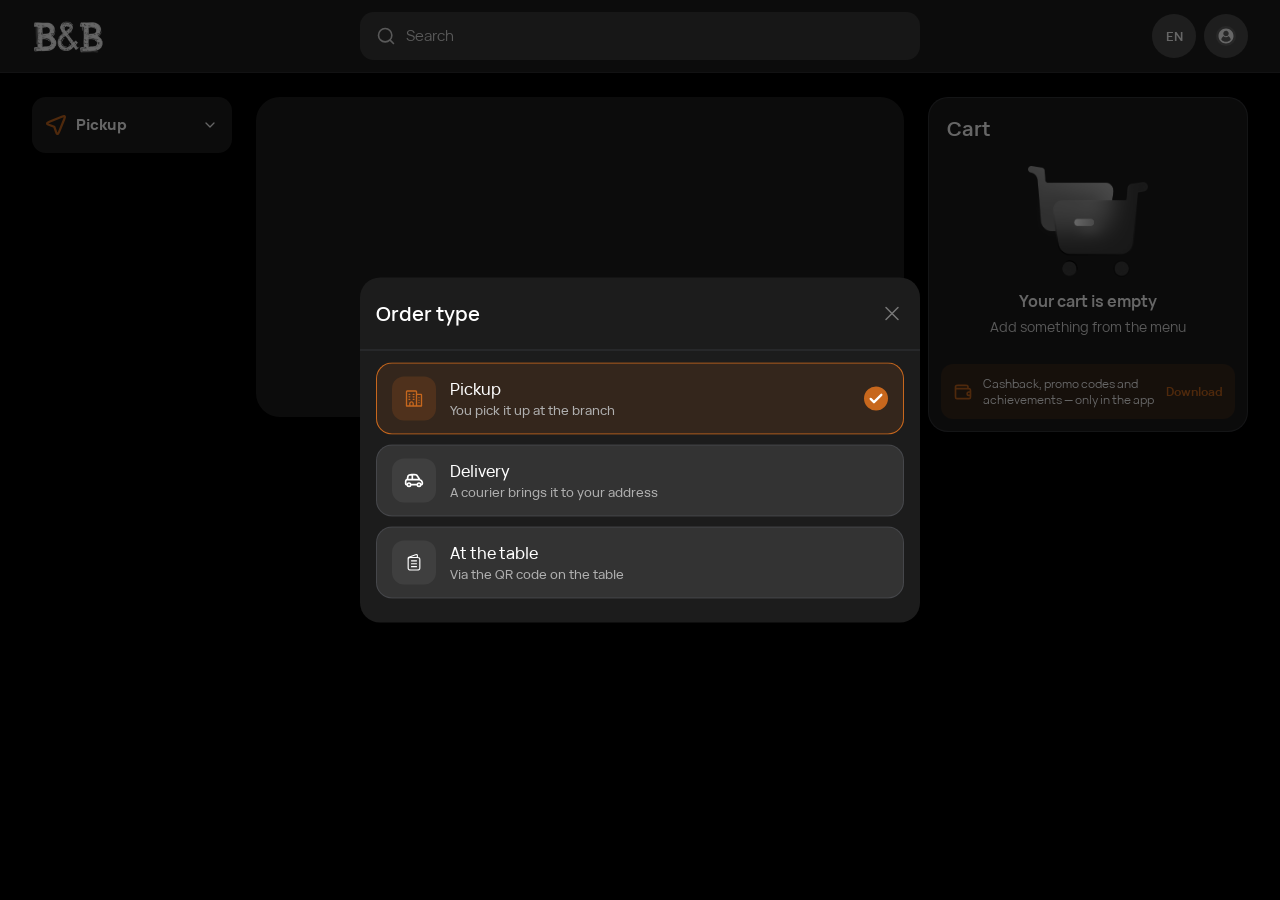
==== commit 9d86b1f0: "web: десктопная версия — меню и заказ с компьютера (категории слева, корзина справа, слайдер)" ====
--- a/index.html
+++ b/index.html
@@ -13,8 +13,8 @@
          открыта из бота @bnb_coffe_bot. В обычном браузере безвреден. -->
     <script src="https://telegram.org/js/telegram-web-app.js"></script>
     <title>B&amp;B Coffee</title>
-    <script type="module" crossorigin src="/assets/index-DRxV5LLD.js"></script>
-    <link rel="stylesheet" crossorigin href="/assets/index-CEJ-UHks.css">
+    <script type="module" crossorigin src="/assets/index-DY8Ttpnb.js"></script>
+    <link rel="stylesheet" crossorigin href="/assets/index-C9BlUzKI.css">
   </head>
   <body>
     <div id="root"></div>
--- a/assets/index-C9BlUzKI.css
+++ b/assets/index-C9BlUzKI.css
@@ -0,0 +1 @@
+.leaflet-pane,.leaflet-tile,.leaflet-marker-icon,.leaflet-marker-shadow,.leaflet-tile-container,.leaflet-pane>svg,.leaflet-pane>canvas,.leaflet-zoom-box,.leaflet-image-layer,.leaflet-layer{position:absolute;top:0;left:0}.leaflet-container{overflow:hidden}.leaflet-tile,.leaflet-marker-icon,.leaflet-marker-shadow{-webkit-user-select:none;user-select:none;-webkit-user-drag:none}.leaflet-tile::selection{background:0 0}.leaflet-safari .leaflet-tile{image-rendering:-webkit-optimize-contrast}.leaflet-safari .leaflet-tile-container{-webkit-transform-origin:0 0;width:1600px;height:1600px}.leaflet-marker-icon,.leaflet-marker-shadow{display:block}.leaflet-container .leaflet-overlay-pane svg{max-width:none!important;max-height:none!important}.leaflet-container .leaflet-marker-pane img,.leaflet-container .leaflet-shadow-pane img,.leaflet-container .leaflet-tile-pane img,.leaflet-container img.leaflet-image-layer,.leaflet-container .leaflet-tile{width:auto;padding:0;max-width:none!important;max-height:none!important}.leaflet-container img.leaflet-tile{mix-blend-mode:plus-lighter}.leaflet-container.leaflet-touch-zoom{-ms-touch-action:pan-x pan-y;touch-action:pan-x pan-y}.leaflet-container.leaflet-touch-drag{-ms-touch-action:pinch-zoom;touch-action:none;touch-action:pinch-zoom}.leaflet-container.leaflet-touch-drag.leaflet-touch-zoom{-ms-touch-action:none;touch-action:none}.leaflet-container{-webkit-tap-highlight-color:transparent}.leaflet-container a{-webkit-tap-highlight-color:#33b5e566}.leaflet-tile{filter:inherit;visibility:hidden}.leaflet-tile-loaded{visibility:inherit}.leaflet-zoom-box{box-sizing:border-box;z-index:800;width:0;height:0}.leaflet-overlay-pane svg{-moz-user-select:none}.leaflet-pane{z-index:400}.leaflet-tile-pane{z-index:200}.leaflet-overlay-pane{z-index:400}.leaflet-shadow-pane{z-index:500}.leaflet-marker-pane{z-index:600}.leaflet-tooltip-pane{z-index:650}.leaflet-popup-pane{z-index:700}.leaflet-map-pane canvas{z-index:100}.leaflet-map-pane svg{z-index:200}.leaflet-vml-shape{width:1px;height:1px}.lvml{behavior:url(#default#VML);display:inline-block;position:absolute}.leaflet-control{z-index:800;pointer-events:visiblePainted;pointer-events:auto;position:relative}.leaflet-top,.leaflet-bottom{z-index:1000;pointer-events:none;position:absolute}.leaflet-top{top:0}.leaflet-right{right:0}.leaflet-bottom{bottom:0}.leaflet-left{left:0}.leaflet-control{float:left;clear:both}.leaflet-right .leaflet-control{float:right}.leaflet-top .leaflet-control{margin-top:10px}.leaflet-bottom .leaflet-control{margin-bottom:10px}.leaflet-left .leaflet-control{margin-left:10px}.leaflet-right .leaflet-control{margin-right:10px}.leaflet-fade-anim .leaflet-popup{opacity:0;transition:opacity .2s linear}.leaflet-fade-anim .leaflet-map-pane .leaflet-popup{opacity:1}.leaflet-zoom-animated{transform-origin:0 0}svg.leaflet-zoom-animated{will-change:transform}.leaflet-zoom-anim .leaflet-zoom-animated{-webkit-transition:-webkit-transform .25s cubic-bezier(0,0,.25,1);-moz-transition:-moz-transform .25s cubic-bezier(0,0,.25,1);transition:transform .25s cubic-bezier(0,0,.25,1)}.leaflet-zoom-anim .leaflet-tile,.leaflet-pan-anim .leaflet-tile{transition:none}.leaflet-zoom-anim .leaflet-zoom-hide{visibility:hidden}.leaflet-interactive{cursor:pointer}.leaflet-grab{cursor:-webkit-grab;cursor:-moz-grab;cursor:grab}.leaflet-crosshair,.leaflet-crosshair .leaflet-interactive{cursor:crosshair}.leaflet-popup-pane,.leaflet-control{cursor:auto}.leaflet-dragging .leaflet-grab,.leaflet-dragging .leaflet-grab .leaflet-interactive,.leaflet-dragging .leaflet-marker-draggable{cursor:move;cursor:-webkit-grabbing;cursor:-moz-grabbing;cursor:grabbing}.leaflet-marker-icon,.leaflet-marker-shadow,.leaflet-image-layer,.leaflet-pane>svg path,.leaflet-tile-container{pointer-events:none}.leaflet-marker-icon.leaflet-interactive,.leaflet-image-layer.leaflet-interactive,.leaflet-pane>svg path.leaflet-interactive,svg.leaflet-image-layer.leaflet-interactive path{pointer-events:visiblePainted;pointer-events:auto}.leaflet-container{outline-offset:1px;background:#ddd}.leaflet-container a{color:#0078a8}.leaflet-zoom-box{background:#ffffff80;border:2px dotted #38f}.leaflet-container{font-family:Helvetica Neue,Arial,Helvetica,sans-serif;font-size:.75rem;line-height:1.5}.leaflet-bar{border-radius:4px;box-shadow:0 1px 5px #000000a6}.leaflet-bar a{text-align:center;color:#000;background-color:#fff;border-bottom:1px solid #ccc;width:26px;height:26px;line-height:26px;text-decoration:none;display:block}.leaflet-bar a,.leaflet-control-layers-toggle{background-position:50%;background-repeat:no-repeat;display:block}.leaflet-bar a:hover,.leaflet-bar a:focus{background-color:#f4f4f4}.leaflet-bar a:first-child{border-top-left-radius:4px;border-top-right-radius:4px}.leaflet-bar a:last-child{border-bottom:none;border-bottom-right-radius:4px;border-bottom-left-radius:4px}.leaflet-bar a.leaflet-disabled{cursor:default;color:#bbb;background-color:#f4f4f4}.leaflet-touch .leaflet-bar a{width:30px;height:30px;line-height:30px}.leaflet-touch .leaflet-bar a:first-child{border-top-left-radius:2px;border-top-right-radius:2px}.leaflet-touch .leaflet-bar a:last-child{border-bottom-right-radius:2px;border-bottom-left-radius:2px}.leaflet-control-zoom-in,.leaflet-control-zoom-out{text-indent:1px;font:700 18px Lucida Console,Monaco,monospace}.leaflet-touch .leaflet-control-zoom-in,.leaflet-touch .leaflet-control-zoom-out{font-size:22px}.leaflet-control-layers{background:#fff;border-radius:5px;box-shadow:0 1px 5px #0006}.leaflet-control-layers-toggle{background-image:url(/assets/layers-BWBAp2CZ.png);width:36px;height:36px}.leaflet-retina .leaflet-control-layers-toggle{background-image:url(/assets/layers-2x-Bpkbi35X.png);background-size:26px 26px}.leaflet-touch .leaflet-control-layers-toggle{width:44px;height:44px}.leaflet-control-layers .leaflet-control-layers-list,.leaflet-control-layers-expanded .leaflet-control-layers-toggle{display:none}.leaflet-control-layers-expanded .leaflet-control-layers-list{display:block;position:relative}.leaflet-control-layers-expanded{color:#333;background:#fff;padding:6px 10px 6px 6px}.leaflet-control-layers-scrollbar{padding-right:5px;overflow:hidden scroll}.leaflet-control-layers-selector{margin-top:2px;position:relative;top:1px}.leaflet-control-layers label{font-size:1.08333em;display:block}.leaflet-control-layers-separator{border-top:1px solid #ddd;height:0;margin:5px -10px 5px -6px}.leaflet-default-icon-path{background-image:url(/assets/marker-icon-hN30_KVU.png)}.leaflet-container .leaflet-control-attribution{background:#fffc;margin:0}.leaflet-control-attribution,.leaflet-control-scale-line{color:#333;padding:0 5px;line-height:1.4}.leaflet-control-attribution a{text-decoration:none}.leaflet-control-attribution a:hover,.leaflet-control-attribution a:focus{text-decoration:underline}.leaflet-attribution-flag{width:1em;height:.6669em;vertical-align:baseline!important;display:inline!important}.leaflet-left .leaflet-control-scale{margin-left:5px}.leaflet-bottom .leaflet-control-scale{margin-bottom:5px}.leaflet-control-scale-line{white-space:nowrap;box-sizing:border-box;text-shadow:1px 1px #fff;background:#fffc;border:2px solid #777;border-top:none;padding:2px 5px 1px;line-height:1.1}.leaflet-control-scale-line:not(:first-child){border-top:2px solid #777;border-bottom:none;margin-top:-2px}.leaflet-control-scale-line:not(:first-child):not(:last-child){border-bottom:2px solid #777}.leaflet-touch .leaflet-control-attribution,.leaflet-touch .leaflet-control-layers,.leaflet-touch .leaflet-bar{box-shadow:none}.leaflet-touch .leaflet-control-layers,.leaflet-touch .leaflet-bar{background-clip:padding-box;border:2px solid #0003}.leaflet-popup{text-align:center;margin-bottom:20px;position:absolute}.leaflet-popup-content-wrapper{text-align:left;border-radius:12px;padding:1px}.leaflet-popup-content{min-height:1px;margin:13px 24px 13px 20px;font-size:1.08333em;line-height:1.3}.leaflet-popup-content p{margin:1.3em 0}.leaflet-popup-tip-container{pointer-events:none;width:40px;height:20px;margin-top:-1px;margin-left:-20px;position:absolute;left:50%;overflow:hidden}.leaflet-popup-tip{pointer-events:auto;width:17px;height:17px;margin:-10px auto 0;padding:1px;transform:rotate(45deg)}.leaflet-popup-content-wrapper,.leaflet-popup-tip{color:#333;background:#fff;box-shadow:0 3px 14px #0006}.leaflet-container a.leaflet-popup-close-button{text-align:center;color:#757575;background:0 0;border:none;width:24px;height:24px;font:16px/24px Tahoma,Verdana,sans-serif;text-decoration:none;position:absolute;top:0;right:0}.leaflet-container a.leaflet-popup-close-button:hover,.leaflet-container a.leaflet-popup-close-button:focus{color:#585858}.leaflet-popup-scrolled{overflow:auto}.leaflet-oldie .leaflet-popup-content-wrapper{-ms-zoom:1}.leaflet-oldie .leaflet-popup-tip{-ms-filter:"progid:DXImageTransform.Microsoft.Matrix(M11=0.70710678, M12=0.70710678, M21=-0.70710678, M22=0.70710678)";width:24px;filter:progid:DXImageTransform.Microsoft.Matrix(M11=.707107, M12=.707107, M21=-.707107, M22=.707107);margin:0 auto}.leaflet-oldie .leaflet-control-zoom,.leaflet-oldie .leaflet-control-layers,.leaflet-oldie .leaflet-popup-content-wrapper,.leaflet-oldie .leaflet-popup-tip{border:1px solid #999}.leaflet-div-icon{background:#fff;border:1px solid #666}.leaflet-tooltip{color:#222;white-space:nowrap;-webkit-user-select:none;user-select:none;pointer-events:none;background-color:#fff;border:1px solid #fff;border-radius:3px;padding:6px;position:absolute;box-shadow:0 1px 3px #0006}.leaflet-tooltip.leaflet-interactive{cursor:pointer;pointer-events:auto}.leaflet-tooltip-top:before,.leaflet-tooltip-bottom:before,.leaflet-tooltip-left:before,.leaflet-tooltip-right:before{pointer-events:none;content:"";background:0 0;border:6px solid #0000;position:absolute}.leaflet-tooltip-bottom{margin-top:6px}.leaflet-tooltip-top{margin-top:-6px}.leaflet-tooltip-bottom:before,.leaflet-tooltip-top:before{margin-left:-6px;left:50%}.leaflet-tooltip-top:before{border-top-color:#fff;margin-bottom:-12px;bottom:0}.leaflet-tooltip-bottom:before{border-bottom-color:#fff;margin-top:-12px;margin-left:-6px;top:0}.leaflet-tooltip-left{margin-left:-6px}.leaflet-tooltip-right{margin-left:6px}.leaflet-tooltip-left:before,.leaflet-tooltip-right:before{margin-top:-6px;top:50%}.leaflet-tooltip-left:before{border-left-color:#fff;margin-right:-12px;right:0}.leaflet-tooltip-right:before{border-right-color:#fff;margin-left:-12px;left:0}@media print{.leaflet-control{-webkit-print-color-adjust:exact;print-color-adjust:exact}}@font-face{font-family:VelaSans;font-weight:400;font-display:swap;src:url(/fonts/VelaSans-Regular.ttf)format("truetype")}@font-face{font-family:VelaSans;font-weight:500;font-display:swap;src:url(/fonts/VelaSans-Medium.ttf)format("truetype")}@font-face{font-family:VelaSans;font-weight:600;font-display:swap;src:url(/fonts/VelaSans-SemiBold.ttf)format("truetype")}@font-face{font-family:VelaSans;font-weight:700;font-display:swap;src:url(/fonts/VelaSans-Bold.ttf)format("truetype")}@font-face{font-family:VelaSans;font-weight:800;font-display:swap;src:url(/fonts/VelaSans-ExtraBold.ttf)format("truetype")}:root{--screen:#000;--panel:#171717;--card:#ffffff1f;--card-strong:#ffffff1a;--nested:#ffffff0d;--sheet:#1c1c1c;--title:#fff;--text2:#e0e0e0;--hint:#ffffff4d;--icon:#fff;--divider:#8f96a81f;--divider-strong:#8f96a84d;--btn:#fff;--btn-label:#000;--btn-disabled:#616161;--btn-disabled-label:#bdbdbd;--btn2:#fff3;--accent:#c7671d;--accent-soft:#c7671d26;--brand:#c7671d;--orange:#ff9800;--red:#f54e4e;--green:#1fd17c;--grabber:#fff3;--scrim:#0009;--tile-start:#ffffff08;--tile-end:#ffffff0f;--menu-panel:#222;--collapsed:#1f1f1f;--header-chip:#fff3;--active-cat:#ffffff1a;--soft:#ffffff14;--desc:#fff;--tile:#ffffff1a;--qty-pill:#ffffff24;--ing-tile:#ffffff12;--option-label:#aaa;--size-off:#616161;--dot-off:#ffffff4d;--pill-fill:#ffffff24;--nutrition:#ffffff17;--muted-divider:#8f96a833;--close-icon:#fff6;--caption:#b0b0b0;--orange-dark:#c7671d;--shadow:0 8px 24px #00000080;--safe-top:env(safe-area-inset-top,0px);--safe-bottom:env(safe-area-inset-bottom,0px);--lightningcss-light: ;--lightningcss-dark:initial;--lightningcss-light:initial;--lightningcss-dark: ;color-scheme:light;--lightningcss-light: ;--lightningcss-dark:initial;color-scheme:dark}*{box-sizing:border-box;-webkit-tap-highlight-color:transparent}html,body{margin:0;padding:0}body{background:var(--screen);color:var(--title);-webkit-font-smoothing:antialiased;overscroll-behavior-y:none;font-family:VelaSans,-apple-system,BlinkMacSystemFont,Segoe UI,Roboto,sans-serif;font-size:16px;line-height:1.3}button{font:inherit;color:inherit;cursor:pointer;background:0 0;border:0;padding:0}input,textarea{font:inherit;color:inherit}img{display:block}a{color:inherit}#root{background:var(--screen);max-width:480px;min-height:100dvh;margin:0 auto;position:relative}.ic{width:24px;height:24px;-webkit-mask:var(--src) center / contain no-repeat;-webkit-mask:var(--src) center / contain no-repeat;mask:var(--src) center / contain no-repeat;background:currentColor;flex:none;display:inline-block}.ic.s16{width:16px;height:16px}.ic.s20{width:20px;height:20px}.ic.s28{width:28px;height:28px}.logo{-webkit-mask:var(--src) center / contain no-repeat;-webkit-mask:var(--src) center / contain no-repeat;mask:var(--src) center / contain no-repeat;background:currentColor;display:inline-block}.t-display{font-size:28px;font-weight:700}.t-h2{font-size:24px;font-weight:700}.t-title{font-size:16px;font-weight:700}.t-label{font-size:16px;font-weight:500}.t-body{font-size:14px;font-weight:400}.t-meta{color:var(--text2);font-size:12px;font-weight:400}.t-small{color:var(--text2);font-size:11px}.muted{color:var(--text2)}.price{font-weight:800}.btn{background:var(--btn);width:100%;height:48px;color:var(--btn-label);border-radius:10px;justify-content:center;align-items:center;gap:8px;font-size:16px;font-weight:600;transition:transform .12s,opacity .2s;display:flex}.btn:active{transform:scale(.98)}.btn:disabled{background:var(--btn-disabled);color:var(--btn-disabled-label)}.btn.secondary{background:var(--btn2);color:var(--title)}.btn.ghost{color:var(--title);background:0 0;height:44px}.icon-btn{background:var(--card);width:40px;height:40px;color:var(--icon);border-radius:50%;flex:none;place-items:center;display:grid}.icon-btn:active{opacity:.7}.hero{aspect-ratio:1;color:#fff;background:#1c1c1c;max-height:100dvh;position:relative;overflow:hidden}.hero-slides{scroll-snap-type:x mandatory;scrollbar-width:none;height:100%;display:flex;overflow-x:auto}.hero-slides::-webkit-scrollbar{display:none}.hero-slide{scroll-snap-align:start;flex:0 0 100%;height:100%;position:relative}.hero-slide img{object-fit:cover;width:100%;height:100%}.hero-shade-top{height:calc(112px + var(--safe-top));pointer-events:none;opacity:.75;background:linear-gradient(#000000e6 50%,#0000);position:absolute;inset:0 0 auto}.hero-shade-bottom{pointer-events:none;background:linear-gradient(#0000,#00000073);height:140px;position:absolute;inset:auto 0 0}.hero-blur{pointer-events:none;-webkit-backdrop-filter:blur(6px);backdrop-filter:blur(6px);height:150px;position:absolute;inset:auto 0 0;-webkit-mask-image:linear-gradient(#0000,#000 65%);mask-image:linear-gradient(#0000,#000 65%)}.hero-caption{text-align:center;pointer-events:none;position:absolute;bottom:28px;left:16px;right:16px}.hero-caption .title{font-size:12px;font-weight:400}.hero-caption .desc{margin-top:2px;font-size:16px;font-weight:600}.topbar{z-index:50;width:100%;max-width:480px;height:calc(80px + var(--safe-top));padding:var(--safe-top) 16px 0;color:#fff;background:0 0;align-items:center;gap:8px;transition:background .2s,color .2s;display:flex;position:fixed;top:0;left:50%;transform:translate(-50%)}.topbar.collapsed{background:var(--collapsed);color:var(--title)}.topbar .circle{width:40px;height:40px;color:inherit;background:#fff3;border-radius:50%;flex:none;place-items:center;font-size:13px;font-weight:700;transition:background .2s;display:grid}.topbar.collapsed .circle{background:var(--header-chip)}.topbar .center{text-align:center;flex-direction:column;flex:1;justify-content:center;align-items:center;min-width:0;display:flex}.topbar .center .branch{white-space:nowrap;text-overflow:ellipsis;max-width:100%;font-size:12px;overflow:hidden}.topbar .center .type{align-items:center;gap:2px;font-size:16px;font-weight:800;display:flex}.topbar .center .tbl{opacity:.7;margin-top:2px;font-size:14px}.topbar .right{gap:8px;display:flex}.cats{top:calc(80px + var(--safe-top));z-index:20;background:var(--menu-panel);position:sticky}.cats-row{scrollbar-width:none;gap:4px;height:80px;padding:8px 16px;display:flex;overflow-x:auto}.cats-row::-webkit-scrollbar{display:none}.cat{height:64px;color:var(--title);border-radius:12px;flex-direction:column;flex:0 0 80px;justify-content:space-between;align-items:center;padding:8px;display:flex}.cat.on{background:linear-gradient(var(--active-cat), var(--soft))}.cat img{object-fit:contain;width:30px;height:30px}.cat .ph{width:30px;height:30px}.cat span{white-space:nowrap;text-overflow:ellipsis;max-width:100%;height:16px;font-size:12px;line-height:16px;overflow:hidden}.section-title{padding:24px 16px 6px;font-size:24px;font-weight:700}.prod{align-items:stretch;gap:16px;padding:6px 16px;display:flex}.prod-tile{flex-direction:column;flex:none;align-items:center;width:112px;height:138px;padding:12px 12px 8px;display:flex}.prod-tile .img{background:var(--nested);border-radius:12px;width:100%;height:100px;overflow:hidden}.prod-tile .img img{object-fit:cover;width:100%;height:100%}.prod-tile .ph{width:88px;height:70px;color:var(--title);opacity:.15;margin-top:16px}.prod-tile.na{background:linear-gradient(var(--tile-start), var(--tile-end));border-radius:12px;justify-content:center;padding:0;position:relative;overflow:hidden}.prod-tile.na img{opacity:.6;width:100%}.prod-tile.na b{font-size:10px;font-weight:700;position:absolute}.prod-info{flex-direction:column;flex:1;justify-content:center;min-width:0;padding-bottom:14px;display:flex}.prod-info .name{font-size:16px;font-weight:500}.prod-info .desc{color:var(--desc);-webkit-line-clamp:3;-webkit-box-orient:vertical;margin-top:4px;font-size:11px;display:-webkit-box;overflow:hidden}.prod-info .price{margin-top:6px;font-size:16px;font-weight:800}.prod-info .desc+.price{margin-top:12px}.quick{background:var(--btn);height:40px;color:var(--btn-label);border-radius:20px;flex:none;align-self:flex-start;align-items:center;display:flex;overflow:hidden}.quick button{width:40px;height:40px;color:inherit;place-items:center;display:grid}.quick button:active{transform:scale(.9)}.quick b{text-align:center;min-width:18px;font-size:16px;font-weight:700}.quick .ic{width:18px;height:18px}.float-bar{left:50%;bottom:calc(16px + var(--safe-bottom));z-index:40;pointer-events:none;justify-content:center;width:min(448px,100% - 32px);display:flex;position:fixed;transform:translate(-50%)}.cart-btn{pointer-events:auto;background:var(--btn);color:var(--btn-label);box-shadow:var(--shadow);border-radius:44px;align-items:center;gap:4px;padding:4px 4px 4px 16px;display:flex}.cart-btn.bump{animation:.5s ease-out bump}.cart-btn .sum{white-space:nowrap;margin-right:12px;font-size:14px;font-weight:600}.cart-btn .stack{align-items:center;height:52px;display:flex}.cart-btn .stack img,.cart-btn .stack i.ph{object-fit:cover;border:2.5px solid var(--btn);background:var(--nested);border-radius:50%;width:52px;height:52px;margin-left:-16px}.cart-btn .stack>:first-child{margin-left:0}@keyframes bump{0%{transform:scale(1)}20%{transform:scale(1.15)}40%{transform:scale(.92)}60%{transform:scale(1.05)}80%{transform:scale(.98)}to{transform:scale(1)}}@keyframes pop{0%{opacity:0;transform:scale(.9)}60%{opacity:1;transform:scale(1.04)}to{transform:scale(1)}}.app-strip{background:var(--accent-soft);border-radius:12px;align-items:center;gap:10px;margin:12px 16px 4px;padding:12px;font-size:12px;display:flex}.app-strip b{color:var(--brand);font-weight:700}.app-strip button{color:var(--brand);white-space:nowrap;margin-left:auto;font-size:12px;font-weight:700}.scrim{background:var(--scrim);z-index:100;animation:.2s fade;position:fixed;inset:0}.sheet{z-index:101;background:var(--sheet);width:100%;max-width:480px;max-height:calc(100dvh - 40px - var(--safe-top));padding-bottom:var(--safe-bottom);border-radius:20px 20px 0 0;flex-direction:column;animation:.32s cubic-bezier(.2,.9,.25,1) up;display:flex;position:fixed;bottom:0;left:50%;overflow:hidden;transform:translate(-50%)}.sheet.closing{animation:.22s ease-in forwards down}.scrim.closing{animation:.22s ease-in forwards fadeout}.sheet .grab{background:var(--grabber);border-radius:20px;flex:none;width:40px;height:4px;margin:8px auto 0}.sheet-head{border-bottom:1px solid var(--muted-divider);flex:none;align-items:center;gap:12px;padding:12px 4px 4px 16px;display:flex}.sheet-head h3{flex:1;margin:0;padding:4px 0 12px;font-size:20px;font-weight:600}.sheet-head .x{width:48px;height:48px;color:var(--close-icon);place-items:center;margin-bottom:8px;display:grid}.sheet-body{-webkit-overflow-scrolling:touch;overscroll-behavior:contain;flex:1;overflow-y:auto}.sheet-foot{background:var(--sheet);flex:none;padding:8px 16px 16px}@keyframes up{0%{transform:translate(-50%,100%)}to{transform:translate(-50%)}}@keyframes down{0%{transform:translate(-50%)}to{transform:translate(-50%,100%)}}@keyframes fade{0%{opacity:0}to{opacity:1}}@keyframes fadeout{to{opacity:0}}.pd-img .frame{aspect-ratio:88/100;background:var(--tile);border-radius:20px;width:100%;max-height:60dvh;margin:0 auto;position:relative;overflow:hidden}.pd-img .slides{scroll-snap-type:x mandatory;scrollbar-width:none;height:100%;display:flex;overflow-x:auto}.pd-img .slides::-webkit-scrollbar{display:none}.pd-img .slides img,.pd-img .slides>div{object-fit:cover;scroll-snap-align:start;flex:0 0 100%;width:100%;height:100%}.pd-img .close{color:#fff;-webkit-backdrop-filter:blur(10px);backdrop-filter:blur(10px);background:#fff3;border-radius:50%;place-items:center;width:36px;height:36px;display:grid;position:absolute;top:12px;right:12px}.pd-img .dots{justify-content:center;gap:6px;margin-top:12px;display:flex}.pd-img .dots i{background:var(--dot-off);border-radius:3px;width:6px;height:6px;transition:width .2s}.pd-img .dots i.on{background:var(--title);width:12px}.pd-sheet{border-radius:20px 20px 0 0;overflow:hidden}.pd-head{padding:16px}.pd-price{font-size:24px;font-weight:800}.pd-name{color:var(--orange-dark);font-size:16px}.pd-head .desc{color:var(--desc);white-space:pre-line;margin-top:16px;font-size:12px}.nutrition{background:var(--nutrition);border-radius:16px;justify-content:space-between;margin-top:16px;padding:10px 16px;display:flex}.nutrition div{flex-direction:column;gap:2px;font-size:12px;display:flex}.nutrition b{white-space:nowrap;font-weight:800}.pd-divider{background:var(--muted-divider);height:1px;margin:10px 0 20px}.sizes{scrollbar-width:none;gap:8px;padding:0 16px;display:flex;overflow-x:auto}.sizes::-webkit-scrollbar{display:none}.size{min-width:72px;color:var(--size-off);border-radius:10px;flex-direction:column;flex:none;align-items:center;gap:0;margin-bottom:10px;padding:16px 4px;font-size:12px;display:flex;position:relative}.size .ic{margin-bottom:4px}.size b{font-weight:800}.size.on{color:var(--title);background:var(--soft)}.size .chk{background:var(--orange);color:#fff;border-radius:50%;place-items:center;width:20px;height:20px;display:grid;position:absolute;bottom:-10px;left:50%;transform:translate(-50%)}.size .chk .ic{width:14px;height:14px;margin:0}.size:disabled{opacity:.4}.ing-tabs{scrollbar-width:none;gap:4px;padding:0 16px;display:flex;overflow-x:auto}.ing-tabs::-webkit-scrollbar{display:none}.ing-tabs button{height:36px;color:var(--option-label);white-space:nowrap;border-radius:32px;flex:none;padding:0 12px;font-size:14px}.ing-tabs button.on{background:var(--soft);color:var(--title);font-weight:600}.ings{grid-template-columns:repeat(3,1fr);gap:12px 8px;padding:22px 16px 8px;display:grid}.ing{text-align:center;aspect-ratio:3/4.1;border-radius:16px;flex-direction:column;justify-content:center;align-items:center;gap:4px;margin-bottom:8px;padding:12px;display:flex;position:relative}.ing img,.ing>div:first-child,.ing>.logo{object-fit:contain;opacity:.6;width:100%;height:80px;transition:opacity .18s}.ing .nm{color:var(--option-label);-webkit-line-clamp:2;-webkit-box-orient:vertical;font-size:12px;line-height:1.2;display:-webkit-box;overflow:hidden}.ing .pr{color:var(--title);white-space:nowrap;font-size:12px;font-weight:800}.ing.on{background:var(--ing-tile)}.ing.on img,.ing.on>div:first-child{opacity:1}.ing.on .nm{color:var(--title)}.ing .chk{background:var(--orange-dark);color:#fff;border-radius:50%;place-items:center;width:24px;height:24px;animation:.18s ease-out pop;display:grid;position:absolute;bottom:-12px;left:50%;transform:translate(-50%)}.ing .chk .ic{width:14px;height:14px}.ing:disabled{opacity:.4}.add-bar{align-items:center;gap:8px;display:flex}.pill-qty{background:var(--btn);height:46px;color:var(--btn-label);border-radius:99px;flex:none;align-items:center;padding:0 4px;display:flex}.pill-qty button{width:40px;height:46px;color:inherit;place-items:center;display:grid}.pill-qty b{text-align:center;min-width:16px;font-size:16px;font-weight:700}.add-btn{background:var(--btn);height:46px;color:var(--btn-label);border-radius:99px;flex-direction:column;flex:1;justify-content:center;align-items:center;line-height:1.2;display:flex}.add-btn small{font-size:11px;font-weight:600}.add-btn b{font-size:16px;font-weight:700}.add-btn:disabled{background:var(--btn-disabled);color:var(--btn-disabled-label)}.add-btn:active,.pill-qty button:active{transform:scale(.97)}.qty{background:var(--card);border-radius:12px;flex:none;align-items:center;height:52px;display:flex}.qty button{width:44px;height:52px;color:var(--icon);place-items:center;display:grid}.qty button:disabled{opacity:.3}.qty span{text-align:center;min-width:24px;font-weight:700}.qty.sm{border-radius:18px;height:36px}.qty.sm button{width:34px;height:36px}.qty.sm span{min-width:18px;font-size:14px}.page{background:var(--screen);flex-direction:column;min-height:100dvh;animation:.28s cubic-bezier(.2,.9,.25,1) slidein;display:flex}@keyframes slidein{0%{opacity:0;transform:translate(24px)}to{opacity:1;transform:none}}.nav{z-index:30;padding:calc(8px + var(--safe-top)) 16px 8px;background:var(--screen);align-items:center;gap:12px;min-height:56px;display:flex;position:sticky;top:0}.nav h1{text-align:center;flex:1;margin:0;font-size:20px;font-weight:700}.nav .spacer{flex:none;width:40px}.page-body{flex:1;padding:0 16px 140px}.page-foot{width:100%;max-width:480px;padding:12px 16px calc(16px + var(--safe-bottom));background:var(--screen);border-top:1px solid var(--divider);z-index:30;position:fixed;bottom:0;left:50%;transform:translate(-50%)}.group{background:var(--card);border-radius:16px;margin-top:12px;overflow:hidden}.row{text-align:left;align-items:center;gap:12px;width:100%;min-height:52px;padding:14px 16px;display:flex}.row+.row{border-top:1px solid var(--divider)}.row .grow{flex:1;min-width:0}.row .sub{color:var(--text2);margin-top:2px;font-size:12px}.radio{border-radius:50%;flex:none;place-items:center;width:22px;height:22px;display:grid;box-shadow:inset 0 0 0 2px #ccc}.radio.on{box-shadow:inset 0 0 0 6px var(--accent)}.label-sm{color:var(--text2);margin:20px 4px 0;font-size:13px;font-weight:600}.cart-nav{min-height:64px}.nav-circle{background:var(--tile);width:36px;height:36px;color:var(--icon);border-radius:50%;flex:none;place-items:center;display:grid}.nav-circle.danger{color:var(--red);background:#f54e4e33}.nav-center{min-width:0;color:var(--title);flex-direction:column;flex:1;align-items:center;display:flex}.nav-center .branch{white-space:nowrap;text-overflow:ellipsis;max-width:100%;font-size:12px;overflow:hidden}.nav-center .type{align-items:center;gap:2px;font-size:16px;font-weight:800;display:flex}.nav .spacer{width:36px}.cart-body{padding-bottom:180px}.cart-line{align-items:center;gap:16px;padding:6px 0;display:flex}.cart-tile{background:var(--tile);border-radius:12px;flex:none;justify-content:center;width:128px;height:138px;padding:12px 12px 26px;display:flex}.cart-tile img,.cart-tile>div{object-fit:cover;border-radius:12px;width:100%;height:100px}.cart-line .info{flex:1;min-width:0}.cart-line .name{font-size:16px;font-weight:500}.cart-line .opts{color:var(--desc);-webkit-line-clamp:2;-webkit-box-orient:vertical;margin-top:4px;font-size:11px;display:-webkit-box;overflow:hidden}.cart-line .bottom{justify-content:space-between;align-items:center;gap:8px;margin-top:12px;display:flex}.cart-line .price{white-space:nowrap;font-size:16px;font-weight:800}.stepper{flex:none;align-items:center;display:flex}.stepper button{background:var(--qty-pill);width:36px;height:36px;color:var(--title);border-radius:50%;place-items:center;display:grid}.stepper button:disabled{color:var(--size-off)}.stepper b{text-align:center;min-width:37px;font-size:16px;font-weight:800}.cart-foot{border-top:1px solid var(--divider-strong);border-top-color:#ffffff1a;padding-top:16px}.cart-total{justify-content:space-between;align-items:center;margin-bottom:16px;font-size:16px;display:flex}.cart-total b{font-size:22px;font-weight:800}.btn.pill{border-radius:99px}.sum-row{color:var(--text2);justify-content:space-between;padding:6px 0;font-size:14px;display:flex}.sum-row.total{color:var(--title);padding-top:10px;font-size:18px;font-weight:700}.field{background:var(--card-strong);border-radius:12px;margin-top:10px;padding:8px 14px;display:block}.field small{color:var(--text2);font-size:11px;display:block}.field input,.field textarea{resize:none;background:0 0;border:0;outline:0;width:100%;padding:2px 0;font-size:16px}.field input::placeholder,.field textarea::placeholder{color:var(--text2);opacity:.6}.fields-row{grid-template-columns:repeat(3,1fr);gap:8px;display:grid}.auth-title{margin:8px 0 0;font-size:28px;font-weight:700}.auth-sub{color:var(--caption);margin-top:8px;font-size:14px}.auth-label{color:var(--caption);margin-top:28px;font-size:12px}.phone-row{align-items:center;gap:10px;margin-top:8px;font-size:24px;display:flex}.phone-row .flag{background:var(--tile);border-radius:8px;flex:none;place-items:center;width:48px;height:40px;font-size:22px;display:grid}.phone-row b{font-weight:700}.phone-row input{min-width:0;caret-color:var(--orange-dark);background:0 0;border:0;outline:0;flex:1;padding:0;font-size:24px;font-weight:700}.phone-row input::placeholder{color:var(--hint)}.phone-chip{background:var(--tile);height:36px;color:var(--title);border-radius:8px;align-items:center;gap:10px;margin-top:12px;padding:0 10px;font-size:14px;display:inline-flex}.otp{justify-content:space-between;gap:10px;margin:28px 0 16px;display:flex}.otp input{width:100%;max-width:48px;height:56px;box-shadow:inset 0 0 0 1px var(--muted-divider);text-align:center;color:var(--title);background:0 0;border:0;border-radius:10px;outline:0;font-size:28px;font-weight:700}.otp input:focus{box-shadow:inset 0 0 0 1.5px var(--orange-dark)}.otp.err input{box-shadow:inset 0 0 0 1.5px var(--red)}.resend-row{justify-content:center;align-items:center;gap:8px;margin-bottom:8px;font-size:12px;display:flex}.resend-row b{background:var(--tile);font-variant-numeric:tabular-nums;border-radius:8px;padding:4px 8px;font-weight:500}.resend-row button{color:var(--orange-dark);font-size:14px;font-weight:600}.err-text{color:var(--red);text-align:center;margin-top:8px;font-size:13px}.status-hero{text-align:center;padding:24px 16px 8px}.status-hero .ring{background:var(--accent-soft);width:88px;height:88px;color:var(--brand);border-radius:50%;place-items:center;margin:0 auto 16px;display:grid}.status-hero h2{margin:0;font-size:24px;font-weight:700}.status-hero p{color:var(--text2);margin:6px 0 0;font-size:14px}.steps{gap:6px;margin:20px 0 4px;display:flex}.steps i{background:var(--divider-strong);border-radius:2px;flex:1;height:4px}.steps i.on{background:var(--accent)}.go-sheet{flex-direction:column;gap:10px;padding:8px 16px 16px;display:flex}.go-poster{border-radius:16px;width:100%;margin-bottom:6px;display:block}.go-route{background:var(--accent);color:#fff;text-decoration:none}.cb-hero{text-align:center;padding:8px 20px 24px}.cb-langs{justify-content:center;gap:8px;margin-bottom:4px;display:flex}.cb-lang{border:1px solid var(--divider-strong);color:var(--text2);cursor:pointer;background:0 0;border-radius:999px;padding:6px 14px;font-size:13px;font-weight:600}.cb-lang.on{background:var(--accent);border-color:var(--accent);color:#fff}.cb-coin{color:#fff;background:radial-gradient(circle at 30% 30%,#ffc27a,#ff9542 55%,#c7671d);border-radius:50%;place-items:center;width:96px;height:96px;margin:8px auto 12px;font-size:30px;font-weight:800;display:grid;box-shadow:0 10px 30px #c7671d59}.cb-logo{place-items:center;margin:16px auto 18px;display:grid}.cb-hero h2{color:var(--text2);margin:0;font-size:18px;font-weight:500}.cb-hero .amt{margin:4px 0 8px;font-size:34px;font-weight:800}.cb-hero p{color:var(--text2);margin:0;font-size:14px}.store-btns{grid-template-columns:1fr 1fr;gap:8px;margin-top:20px;display:grid}.store-badges{grid-template-columns:1fr 1fr;align-items:center;gap:10px;margin-top:22px;display:grid}.store-badges a{min-width:0;display:block}.store-badges img{width:100%;height:auto;display:block}.store-btn{background:var(--btn);height:52px;color:var(--btn-label);border-radius:12px;justify-content:center;align-items:center;gap:8px;font-size:15px;font-weight:600;text-decoration:none;display:flex}.store-btn svg{width:20px;height:20px}.sk{background:linear-gradient(90deg, var(--card) 0%, var(--card-strong) 50%, var(--card) 100%);background-size:200% 100%;border-radius:12px;animation:1.2s ease-in-out infinite sk}@keyframes sk{0%{background-position:200% 0}to{background-position:-200% 0}}.empty{text-align:center;color:var(--text2);padding:48px 24px}.empty img{width:180px;margin:0 auto 16px}.empty h3{color:var(--title);margin:0 0 6px;font-size:18px}.center-screen{text-align:center;flex-direction:column;justify-content:center;align-items:center;gap:12px;min-height:100dvh;padding:32px 24px;display:flex}.spinner{border:3px solid var(--divider-strong);border-top-color:var(--title);border-radius:50%;width:28px;height:28px;animation:.8s linear infinite spin}@keyframes spin{to{transform:rotate(360deg)}}.toast{left:50%;top:calc(12px + var(--safe-top));z-index:200;background:var(--sheet);max-width:calc(100% - 32px);color:var(--title);box-shadow:var(--shadow);border-radius:14px;align-items:center;gap:10px;padding:12px 16px;font-size:14px;animation:.25s toast;display:flex;position:fixed;transform:translate(-50%)}.toast .dot{background:var(--orange);color:#fff;border-radius:7px;flex:none;place-items:center;width:24px;height:24px;font-weight:800;display:grid}.toast.ok .dot{background:var(--green)}@keyframes toast{0%{opacity:0;transform:translate(-50%,-20px)}to{opacity:1;transform:translate(-50%)}}.search-page{padding:calc(8px + var(--safe-top)) 16px 8px;background:var(--screen);z-index:30;align-items:center;gap:8px;display:flex;position:sticky;top:0}.search-input{background:var(--card);border-radius:8px;flex:1;align-items:center;gap:8px;height:44px;padding:0 12px;display:flex}.search-input input{background:0 0;border:0;outline:0;flex:1;font-size:16px}.map-wrap{background:var(--card);border-radius:16px;height:46dvh;min-height:280px;margin-top:4px;position:relative;overflow:hidden}.map-wrap .leaflet-container{background:var(--card);width:100%;height:100%}.map-pin{z-index:500;pointer-events:none;position:absolute;top:50%;left:50%;transform:translate(-50%,-100%)}.map-pin i{background:var(--btn);width:34px;height:34px;box-shadow:var(--shadow);border-radius:50% 50% 50% 0;display:block;transform:rotate(-45deg)}.map-pin i:after{content:"";background:var(--btn-label);border-radius:50%;width:12px;height:12px;position:absolute;top:11px;left:11px}.map-locate{z-index:500;background:var(--sheet);box-shadow:var(--shadow);position:absolute;bottom:12px;right:12px}.chip-row{scrollbar-width:none;gap:8px;padding:4px 0;display:flex;overflow-x:auto}.chip{background:var(--card);border-radius:18px;flex:none;align-items:center;height:36px;padding:0 14px;font-size:14px;display:flex}.chip.on{background:var(--btn);color:var(--btn-label)}.seg{background:var(--card);border-radius:12px;gap:3px;padding:3px;display:flex}.seg button{height:38px;color:var(--text2);border-radius:9px;flex:1;font-size:14px;font-weight:600}.seg button.on{background:var(--sheet);color:var(--title);box-shadow:0 1px 4px #00000014}@media (prefers-reduced-motion:reduce){*,:before,:after{transition:none!important;animation:none!important}}.page-body .app-strip{margin:12px 0 0}.cat img.opaque{border-radius:8px}.prod-tile .img{scroll-snap-type:x mandatory;scrollbar-width:none;display:flex;overflow-x:auto}.prod-tile .img::-webkit-scrollbar{display:none}.prod-tile .img img,.prod-tile .img>div{object-fit:cover;scroll-snap-align:start;flex:0 0 100%;width:100%;height:100%}.tile-dots{justify-content:center;gap:6px;margin-top:12px;display:flex}.tile-dots i{background:#ccc;border-radius:50%;width:6px;height:6px}.tile-dots i.on{background:var(--title)}.tile-dots i{background:#ffffff4d}.prod:focus-visible{outline:2px solid var(--accent);outline-offset:-2px;border-radius:12px}.prod-info{padding-bottom:0}.ing:not(.on) .nm,.ing:not(.on) .pr{opacity:.6}.type-tiles{flex-direction:column;gap:10px;padding:12px 16px 24px;display:flex}.type-tile{background:var(--tile);box-shadow:inset 0 0 0 1px var(--muted-divider);text-align:left;border-radius:16px;align-items:center;gap:14px;padding:14px 16px;transition:transform .12s;display:flex}.type-tile:active{transform:scale(.97)}.type-tile .ico{background:color-mix(in srgb, var(--title) 6%, transparent);width:44px;height:44px;color:var(--title);border-radius:12px;flex:none;place-items:center;display:grid}.type-tile .grow{flex-direction:column;flex:1;gap:2px;min-width:0;display:flex}.type-tile b{font-size:16px;font-weight:500}.type-tile small{color:var(--caption);font-size:13px;font-weight:500}.type-tile .ok{color:#fff;border-radius:50%;flex:none;place-items:center;width:24px;height:24px;display:grid}.type-tile.on{box-shadow:inset 0 0 0 1px var(--orange-dark);background:#c7671d24}.type-tile.on .ico{color:var(--orange-dark);background:#c7671d2e}.type-tile.on .ok{background:var(--orange-dark)}.branch-list{padding:12px 0 24px}.branch-row{text-align:left;border-radius:12px;align-items:center;gap:12px;width:calc(100% - 16px);margin:2px 8px;padding:12px;display:flex;box-shadow:inset 0 0 0 1px #0000}.branch-row+.branch-row{position:relative}.branch-row+.branch-row:before{content:"";background:var(--muted-divider);height:1px;position:absolute;top:-3px;left:68px;right:0}.branch-row.on{background:#c7671d1f;box-shadow:inset 0 0 0 1px #c7671d80}.branch-row.on:before,.branch-row.on+.branch-row:before{display:none}.branch-row .logo-tile{background:var(--tile);width:48px;height:48px;color:var(--title);border-radius:8px;flex:none;place-items:center;display:grid}.branch-row .grow{flex-direction:column;flex:1;gap:4px;min-width:0;display:flex}.branch-row .nm{font-size:16px}.branch-row .nm.strong{font-weight:700}.branch-row .meta{color:var(--title);align-items:center;gap:4px;font-size:14px;display:flex}.branch-row .meta .dot{background:var(--icon);border-radius:50%;width:4px;height:4px;margin:0 2px}.branch-row .closed-tag{color:var(--red);font-size:14px}.branch-row:disabled{opacity:.6}.radio{box-shadow:inset 0 0 0 1.5px var(--close-icon);background:var(--tile)}.radio.on{box-shadow:inset 0 0 0 6px var(--accent);background:#fff}.nav .nav-title{text-align:center;flex:1;margin:0;font-size:18px;font-weight:600}.co-h{margin:24px 0 12px;font-size:20px;font-weight:500}.co-h:first-child{margin-top:8px}.place-card{text-align:left;background:var(--soft);border-radius:20px;flex-direction:column;align-items:flex-start;gap:0;width:100%;padding:16px 44px 16px 16px;display:flex;position:relative}.place-card .nm{font-size:18px;font-weight:600}.place-card .addr{color:var(--desc);margin-top:12px;font-size:12px}.place-card .meta{color:var(--desc);align-items:center;gap:8px;margin-top:20px;font-size:12px;font-weight:500;display:flex}.place-card .meta .ic+.ic,.place-card .meta .ic:not(:first-child){margin-left:8px}.place-card .chev{color:var(--size-off);position:absolute;top:50%;right:16px;transform:translateY(-50%)}.co-comment{resize:none;background:var(--tile);width:100%;color:var(--title);border:0;border-radius:12px;outline:0;padding:14px 16px;font-size:14px}.co-comment::placeholder{color:var(--caption)}.pay-row{background:var(--soft);border-radius:16px;align-items:center;gap:12px;padding:14px 16px;display:flex}.pay-stack{flex-direction:column;gap:10px;display:flex}button.pay-row{cursor:pointer;text-align:left;width:100%;font:inherit;color:inherit;border:0}.pay-row .grow{flex-direction:column;flex:1;gap:2px;display:flex}.pay-row b{font-size:16px;font-weight:500}.pay-row small{color:var(--caption);font-size:12px}.receipt{background:var(--soft);box-shadow:inset 0 0 0 1px var(--close-icon);border-radius:16px;margin-top:24px;padding:12px 16px;box-shadow:inset 0 0 0 1px #ffffff21}.receipt h3{margin:0 0 12px;font-size:20px;font-weight:500}.r-row{justify-content:space-between;align-items:center;padding:4px 0;font-size:14px;display:flex}.r-row span{color:var(--caption)}.r-row b{font-weight:500}.r-row.total b{font-size:16px;font-weight:700}.receipt hr{background:var(--divider-strong);border:0;height:1px;margin:14px 0}.page-foot.plain{border-top:0}.co .app-strip{margin:16px 0 0}.os-top{flex-direction:column;align-items:center;gap:8px;padding:8px 0 4px;display:flex}.status-pill{color:#fff;background:var(--orange);border-radius:38px;padding:4px 12px;font-size:14px;font-weight:700}.status-pill.s-success,.status-pill.s-delivered,.status-pill.s-served,.status-pill.s-ready{background:var(--green)}.status-pill.s-cancelled,.status-pill.s-error{background:var(--red)}.status-pill.s-pending,.status-pill.s-awaiting_confirmation{background:#8f8f8f}.os-where{color:var(--desc);font-size:12px}.ready-banner{background:#ff95421a;border-radius:16px;justify-content:space-between;align-items:center;gap:12px;margin-top:16px;padding:16px;font-size:14px;display:flex}.ready-banner b{color:var(--accent);font-variant-numeric:tabular-nums;background:#ff95421f;border-radius:12px;padding:8px;font-size:24px;font-weight:700}.ready-banner{background:#c7671d1a}.ready-banner b{background:#c7671d1f}.timeline{flex-direction:column;margin-top:24px;display:flex}.tl-step{align-items:center;gap:12px;display:flex;position:relative}.tl-step+.tl-step{margin-top:17px}.tl-step+.tl-step:before{content:"";background:var(--accent);width:1px;height:16px;position:absolute;top:-17px;left:24.5px}.tl-ico{width:50px;height:50px;box-shadow:inset 0 0 0 1px var(--accent);color:var(--accent);border-radius:12px;flex:none;place-items:center;display:grid}.tl-step.on .tl-ico{background:var(--accent);color:#fff}.tl-text{flex-direction:column;gap:2px;display:flex}.tl-text b{color:var(--caption);font-size:18px;font-weight:600}.tl-step.on .tl-text b{color:var(--title)}.tl-text small{color:var(--desc);font-size:12px}.order-line{align-items:center;gap:16px;padding:6px 0;display:flex}.order-tile{background:var(--tile);border-radius:12px;flex:none;width:112px;height:128px;padding:12px 12px 28px}.order-tile img,.order-tile>div{object-fit:cover;border-radius:12px;width:88px;height:88px}.order-line .info{flex:1;min-width:0}.order-line .name{font-size:16px;font-weight:500}.order-line .opts{color:var(--desc);margin-top:4px;font-size:11px}.order-line .bottom{justify-content:space-between;align-items:center;margin-top:8px;display:flex}.order-line .price{font-size:14px;font-weight:800}.order-line .pcs{font-size:18px;font-weight:800}.search-input{box-shadow:inset 0 0 0 1px var(--close-icon);background:0 0;border-radius:12px}.search-input input{color:var(--title)}.recent{padding:4px 16px}.recent-head{color:var(--title);justify-content:space-between;align-items:center;padding:8px 0;font-size:14px;display:flex}.recent-head button{color:var(--red);font-size:14px}.recent-row{color:var(--title);align-items:center;gap:8px;display:flex}.recent-row .grow{text-align:left;border-bottom:1px solid var(--muted-divider);flex:1;align-items:center;gap:14px;height:48px;font-size:16px;display:flex}.recent-row>button:last-child{color:var(--size-off);place-items:center;width:32px;height:48px;display:grid}.landing{background:#171717 url(/landing/bg.jpg) 50%/cover no-repeat;flex-direction:column;justify-content:center;align-items:center;gap:44px;padding:24px;display:flex;position:fixed;inset:0}.landing-logo{width:min(300px,62vw);height:auto}.landing-stores{flex-wrap:wrap;justify-content:center;gap:20px;display:flex}.landing-stores img{width:auto;height:56px;display:block}.qr-overlay{z-index:200;background:#000;position:fixed;inset:0;overflow:hidden}.qr-video{object-fit:cover;width:100%;height:100%;position:absolute;inset:0}.qr-shade{pointer-events:none;background:#00000059;position:absolute;inset:0}.qr-close{top:calc(10px + env(safe-area-inset-top));color:#fff;z-index:2;background:#00000080;border-radius:50%;place-items:center;width:40px;height:40px;font-size:17px;display:grid;position:absolute;right:16px}.qr-frame{z-index:1;border:3px solid #fff;border-radius:24px;width:240px;height:240px;position:absolute;top:46%;left:50%;transform:translate(-50%,-50%)}.qr-hint{left:24px;right:24px;bottom:calc(44px + env(safe-area-inset-bottom));text-align:center;color:#fff;text-shadow:0 1px 4px #000000b3;z-index:1;font-size:15px;font-weight:500;position:absolute}.mr{flex-direction:column;display:flex}.mr-photo{aspect-ratio:4/3;object-fit:cover;background:var(--nested);border-radius:20px;width:100%}.mr-title{margin:18px 0 0;font-size:24px;font-weight:700}.mr-branch{color:var(--desc);margin-top:4px;font-size:14px}.mr-price{color:var(--brand);margin-top:14px;font-size:20px;font-weight:600}.mr-cond{color:var(--title);white-space:pre-line;margin:12px 0 4px;font-size:15px;line-height:1.5}.mr-asuser{color:var(--desc);margin-top:20px;font-size:15px}.mr-done{text-align:center;align-content:center;place-items:center;gap:18px;min-height:60vh;display:grid}.mr-done h2{max-width:300px;margin:0;font-size:20px;font-weight:600}.mr-check{background:var(--brand);color:#fff;border-radius:50%;place-items:center;width:72px;height:72px;display:grid}@media (width>=900px){#root{max-width:none}.sheet{border-radius:20px;max-width:560px;max-height:min(88dvh,860px);padding-bottom:0;animation:.22s cubic-bezier(.2,.9,.25,1) deskin;top:50%;bottom:auto;transform:translate(-50%,-50%)}.sheet.closing{animation:.18s ease-in forwards deskout}.sheet .grab{display:none}@keyframes deskin{0%{opacity:0;transform:translate(-50%,-46%)scale(.98)}to{opacity:1;transform:translate(-50%,-50%)}}@keyframes deskout{to{opacity:0;transform:translate(-50%,-48%)scale(.98)}}.pd-img .frame{aspect-ratio:4/3;max-height:46dvh}.page{width:100%;max-width:640px;margin:0 auto}.page-foot{max-width:640px}.nav{padding-top:16px}.btn,.add-btn,.icon-btn,.chip,.seg button,.size,.ing,.ing-tabs button,.stepper button{cursor:pointer}.btn:hover:not(:disabled),.add-btn:hover:not(:disabled){filter:brightness(1.08)}}@media (width>=900px) and (width<=1099px){#root,.topbar{max-width:720px}.float-bar{width:min(688px,100% - 32px)}}.dk{--dk-w:1440px;--dk-top:72px;min-height:100dvh}.dk-top{z-index:50;background:var(--collapsed);border-bottom:1px solid var(--divider);position:sticky;top:0}.dk-top-in{max-width:var(--dk-w);height:var(--dk-top);grid-template-columns:1fr minmax(0,560px) 1fr;align-items:center;gap:24px;margin:0 auto;padding:0 32px;display:grid}.dk-logo{color:var(--title);justify-self:start;align-items:center;display:flex}.dk-mode{background:var(--card);width:100%;height:56px;color:var(--title);border-radius:14px;align-items:center;gap:10px;min-width:0;margin-bottom:12px;padding:0 14px;display:flex}.dk-mode>.ic:last-child{margin-left:auto}.dk-mode .txt{flex-direction:column;align-items:flex-start;min-width:0;line-height:1.2;display:flex}.dk-mode b{font-size:15px;font-weight:800}.dk-mode small{color:var(--text2);white-space:nowrap;text-overflow:ellipsis;max-width:150px;font-size:12px;overflow:hidden}.dk-mode>.ic:first-child{color:var(--brand)}.dk-mode:hover,.dk-search:hover,.dk-circle:hover{filter:brightness(1.12)}.dk-search{background:var(--card);width:100%;height:48px;color:var(--text2);border-radius:14px;align-items:center;gap:10px;padding:0 16px;font-size:15px;display:flex}.dk-top-right{justify-self:end;gap:8px;display:flex}.dk-circle{background:var(--header-chip);width:44px;height:44px;color:var(--title);border-radius:50%;flex:none;place-items:center;font-size:13px;font-weight:700;display:grid}.dk-grid{max-width:var(--dk-w);grid-template-columns:220px minmax(0,1fr) 360px;align-items:start;gap:32px;margin:0 auto;padding:24px 32px 0;display:grid}.dk-cats{top:calc(var(--dk-top) + 24px);position:sticky}.dk-cats-in{max-height:calc(100dvh - var(--dk-top) - 48px - 68px);scrollbar-width:thin;padding-right:4px;overflow-y:auto}.dk-cat{width:100%;height:48px;color:var(--option-label);text-align:left;border-radius:12px;align-items:center;gap:12px;padding:0 12px;transition:background .15s,color .15s;display:flex}.dk-cat .ico{flex:none;place-items:center;width:28px;height:28px;display:grid}.dk-cat .ico img{object-fit:contain;width:26px;height:26px}.dk-cat .nm{white-space:nowrap;text-overflow:ellipsis;flex:1;min-width:0;font-size:15px;overflow:hidden}.dk-cat .n{color:var(--text2);font-size:12px}.dk-cat:hover{background:var(--card);color:var(--title)}.dk-cat.on{background:linear-gradient(90deg, var(--active-cat), var(--soft));color:var(--title);font-weight:600}.dk-hero{background:var(--card);border-radius:24px;grid-template-columns:1fr minmax(0,380px);gap:0;height:380px;display:grid;overflow:hidden}.dk-hero.sk{display:block}.dk-hero-txt{flex-direction:column;justify-content:space-between;min-width:0;padding:36px 40px 28px;display:flex}.dk-hero-txt .cap{animation:.4s capin}.dk-hero-txt small{color:var(--brand);letter-spacing:.02em;font-size:14px;font-weight:600}.dk-hero-txt h1{color:var(--title);max-width:520px;margin:10px 0 0;font-size:38px;font-weight:700;line-height:1.12}.dk-hero-txt .btn{width:auto;margin-top:28px;padding:0 22px;display:inline-flex}@keyframes capin{0%{opacity:0;transform:translateY(8px)}to{opacity:1;transform:none}}.dk-hero-nav{align-items:center;gap:14px;display:flex}.dk-hero-nav .dots{gap:6px;display:flex}.dk-hero-nav .dots button{background:var(--dot-off);border-radius:4px;width:8px;height:8px;transition:width .25s,background .25s}.dk-hero-nav .dots button.on{background:var(--title);width:24px}.dk-hero-img{aspect-ratio:1;background:#1c1c1c;justify-self:end;height:100%;position:relative}.dk-hero-img.link{cursor:pointer}.dk-hero-img .sl{opacity:0;transition:opacity .6s;position:absolute;inset:0}.dk-hero-img .sl.on{opacity:1}.dk-hero-img .sl img,.dk-hero-img .sl>div{object-fit:cover;width:100%;height:100%}.dk-main .app-strip{margin:16px 0 0;font-size:14px}.dk-sec{scroll-margin-top:calc(var(--dk-top) + 16px)}.dk-sec h2{margin:0;padding:40px 0 16px;font-size:28px;font-weight:700}.dk-tiles{grid-template-columns:repeat(auto-fill,minmax(200px,1fr));gap:16px;display:grid}.dk-tile{background:var(--card);cursor:pointer;border-radius:18px;flex-direction:column;padding:10px 10px 12px;transition:transform .15s,box-shadow .15s;display:flex}.dk-tile:hover{box-shadow:var(--shadow);transform:translateY(-3px)}.dk-tile .ph{aspect-ratio:1;background:var(--nested);border-radius:12px;place-items:center;display:grid;position:relative;overflow:hidden}.dk-tile .ph img,.dk-tile .ph>div{object-fit:cover;width:100%;height:100%;position:absolute;inset:0}.dk-tile.na .ph img{filter:blur(3px)grayscale(.4);opacity:.55}.dk-tile .na-badge{color:#fff;background:#0000008c;border-radius:8px;padding:6px 10px;font-size:12px;font-weight:700;position:relative}.dk-tile .cnt{background:var(--brand);color:#fff;border-radius:13px;place-items:center;min-width:26px;height:26px;padding:0 8px;font-size:13px;font-weight:800;display:grid;position:absolute;top:8px;right:8px}.dk-tile .nm{margin-top:12px;padding:0 4px;font-size:16px;font-weight:500}.dk-tile .ds{color:var(--desc);-webkit-line-clamp:2;-webkit-box-orient:vertical;margin-top:4px;padding:0 4px;font-size:12px;display:-webkit-box;overflow:hidden}.dk-tile .row{justify-content:space-between;align-items:center;gap:8px;margin-top:auto;padding:12px 0 0 4px;display:flex}.dk-tile .price{font-size:16px;font-weight:800}.dk-cart{top:calc(var(--dk-top) + 24px);position:sticky}.dk-cart-in{max-height:calc(100dvh - var(--dk-top) - 48px);background:var(--sheet);border:1px solid var(--muted-divider);border-radius:20px;flex-direction:column;display:flex;overflow:hidden}.dk-cart-head{justify-content:space-between;align-items:center;padding:18px 18px 12px;display:flex}.dk-cart-head h3{margin:0;font-size:20px;font-weight:700}.dk-cart-lines{scrollbar-width:thin;flex:1;padding:0 18px;overflow-y:auto}.dk-cart-lines .cart-line{border-bottom:1px solid var(--muted-divider);gap:12px;padding:8px 0}.dk-cart-lines .cart-line:last-child{border-bottom:0}.dk-cart-lines .cart-tile{border-radius:12px;width:72px;height:72px;padding:0;overflow:hidden}.dk-cart-lines .cart-tile img,.dk-cart-lines .cart-tile>div{border-radius:0;height:100%}.dk-cart-lines .cart-line .name{font-size:14px}.dk-cart-lines .cart-line .bottom{margin-top:8px}.dk-cart-lines .cart-line .price{font-size:14px}.dk-cart-lines .stepper button{width:30px;height:30px}.dk-cart-lines .stepper b{min-width:28px;font-size:14px}.dk-cart-foot{border-top:1px solid var(--muted-divider);padding:16px 18px 18px}.dk-cart-foot .cart-total{margin-bottom:14px}.dk-cart-empty{text-align:center;color:var(--text2);flex-direction:column;align-items:center;gap:6px;padding:12px 24px 28px;font-size:14px;display:flex}.dk-cart-empty img{width:120px;margin-bottom:8px}.dk-cart-empty b{color:var(--title);font-size:16px}.dk-app{background:var(--accent-soft);text-align:left;color:var(--title);border-radius:12px;align-items:center;gap:10px;margin:0 12px 12px;padding:12px;font-size:12px;display:flex}.dk-app b{color:var(--brand);white-space:nowrap;margin-left:auto}@media (width<=1280px){.dk-grid{grid-template-columns:200px minmax(0,1fr) 320px;gap:24px}.dk-hero{grid-template-columns:1fr minmax(0,320px);height:320px}.dk-hero-txt h1{font-size:30px}}
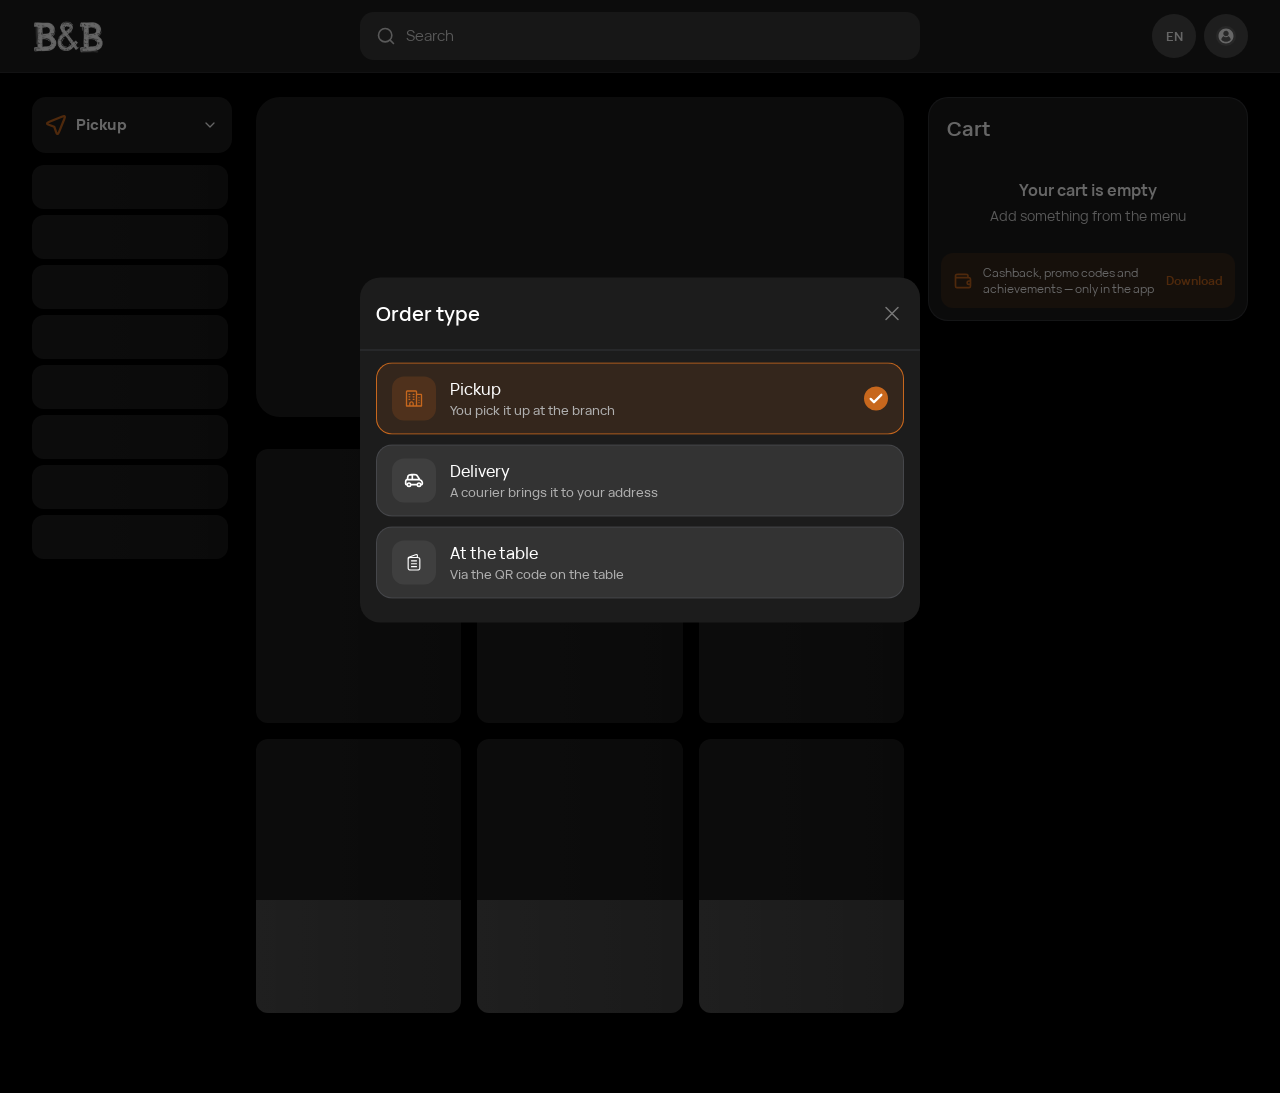
==== commit b93ad3bd: "web: десктоп — кнопка баннера на языке сайта" ====
--- a/index.html
+++ b/index.html
@@ -13,7 +13,7 @@
          открыта из бота @bnb_coffe_bot. В обычном браузере безвреден. -->
     <script src="https://telegram.org/js/telegram-web-app.js"></script>
     <title>B&amp;B Coffee</title>
-    <script type="module" crossorigin src="/assets/index-DY8Ttpnb.js"></script>
+    <script type="module" crossorigin src="/assets/index-DSByHd1j.js"></script>
     <link rel="stylesheet" crossorigin href="/assets/index-C9BlUzKI.css">
   </head>
   <body>
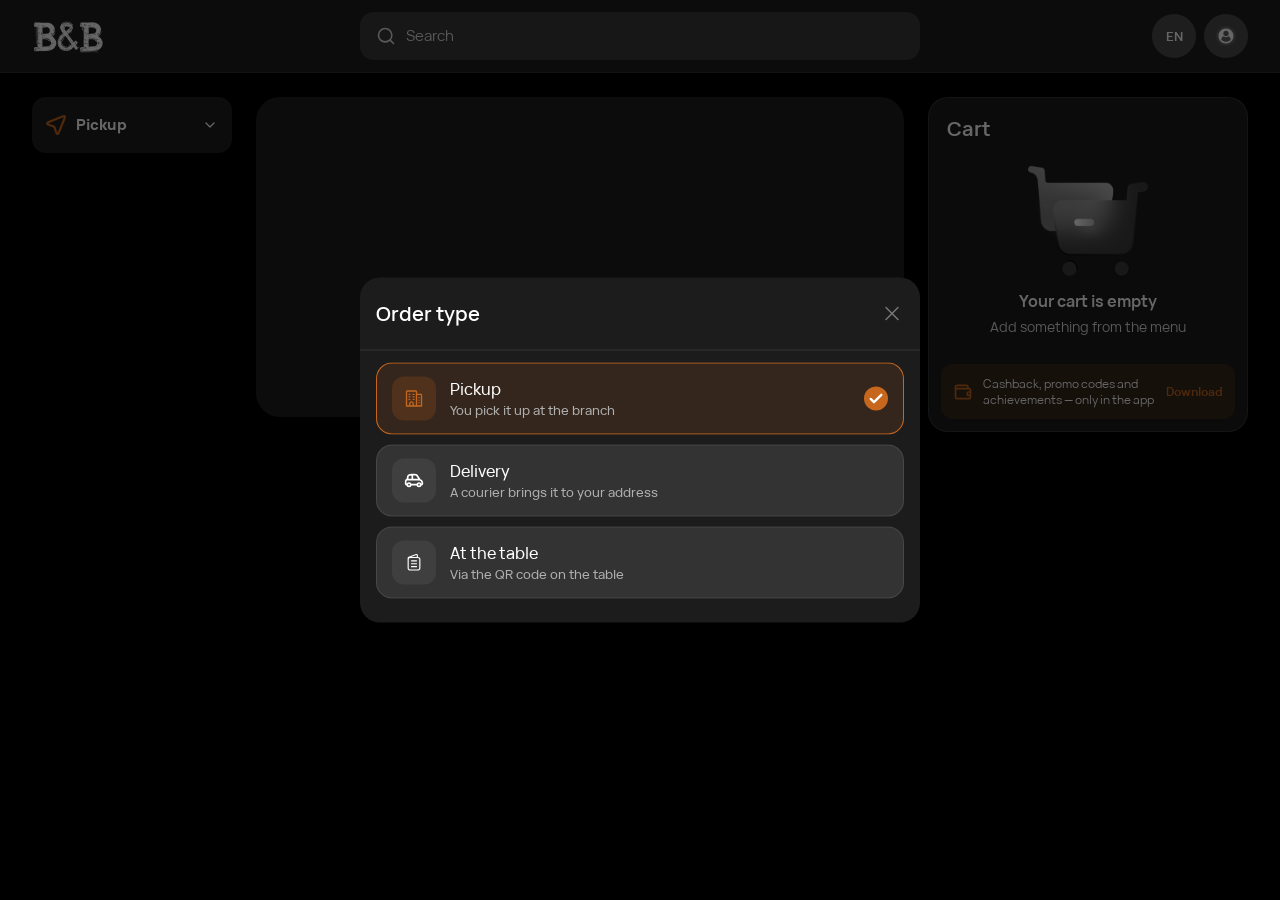
==== commit 31a3f7d2: "web: десктоп — длинный заголовок баннера, метрика-воронка" ====
--- a/index.html
+++ b/index.html
@@ -13,8 +13,8 @@
          открыта из бота @bnb_coffe_bot. В обычном браузере безвреден. -->
     <script src="https://telegram.org/js/telegram-web-app.js"></script>
     <title>B&amp;B Coffee</title>
-    <script type="module" crossorigin src="/assets/index-DSByHd1j.js"></script>
-    <link rel="stylesheet" crossorigin href="/assets/index-C9BlUzKI.css">
+    <script type="module" crossorigin src="/assets/index-3fd6I5rS.js"></script>
+    <link rel="stylesheet" crossorigin href="/assets/index-DfgIa_e1.css">
   </head>
   <body>
     <div id="root"></div>
--- a/assets/index-DfgIa_e1.css
+++ b/assets/index-DfgIa_e1.css
@@ -0,0 +1 @@
+.leaflet-pane,.leaflet-tile,.leaflet-marker-icon,.leaflet-marker-shadow,.leaflet-tile-container,.leaflet-pane>svg,.leaflet-pane>canvas,.leaflet-zoom-box,.leaflet-image-layer,.leaflet-layer{position:absolute;top:0;left:0}.leaflet-container{overflow:hidden}.leaflet-tile,.leaflet-marker-icon,.leaflet-marker-shadow{-webkit-user-select:none;user-select:none;-webkit-user-drag:none}.leaflet-tile::selection{background:0 0}.leaflet-safari .leaflet-tile{image-rendering:-webkit-optimize-contrast}.leaflet-safari .leaflet-tile-container{-webkit-transform-origin:0 0;width:1600px;height:1600px}.leaflet-marker-icon,.leaflet-marker-shadow{display:block}.leaflet-container .leaflet-overlay-pane svg{max-width:none!important;max-height:none!important}.leaflet-container .leaflet-marker-pane img,.leaflet-container .leaflet-shadow-pane img,.leaflet-container .leaflet-tile-pane img,.leaflet-container img.leaflet-image-layer,.leaflet-container .leaflet-tile{width:auto;padding:0;max-width:none!important;max-height:none!important}.leaflet-container img.leaflet-tile{mix-blend-mode:plus-lighter}.leaflet-container.leaflet-touch-zoom{-ms-touch-action:pan-x pan-y;touch-action:pan-x pan-y}.leaflet-container.leaflet-touch-drag{-ms-touch-action:pinch-zoom;touch-action:none;touch-action:pinch-zoom}.leaflet-container.leaflet-touch-drag.leaflet-touch-zoom{-ms-touch-action:none;touch-action:none}.leaflet-container{-webkit-tap-highlight-color:transparent}.leaflet-container a{-webkit-tap-highlight-color:#33b5e566}.leaflet-tile{filter:inherit;visibility:hidden}.leaflet-tile-loaded{visibility:inherit}.leaflet-zoom-box{box-sizing:border-box;z-index:800;width:0;height:0}.leaflet-overlay-pane svg{-moz-user-select:none}.leaflet-pane{z-index:400}.leaflet-tile-pane{z-index:200}.leaflet-overlay-pane{z-index:400}.leaflet-shadow-pane{z-index:500}.leaflet-marker-pane{z-index:600}.leaflet-tooltip-pane{z-index:650}.leaflet-popup-pane{z-index:700}.leaflet-map-pane canvas{z-index:100}.leaflet-map-pane svg{z-index:200}.leaflet-vml-shape{width:1px;height:1px}.lvml{behavior:url(#default#VML);display:inline-block;position:absolute}.leaflet-control{z-index:800;pointer-events:visiblePainted;pointer-events:auto;position:relative}.leaflet-top,.leaflet-bottom{z-index:1000;pointer-events:none;position:absolute}.leaflet-top{top:0}.leaflet-right{right:0}.leaflet-bottom{bottom:0}.leaflet-left{left:0}.leaflet-control{float:left;clear:both}.leaflet-right .leaflet-control{float:right}.leaflet-top .leaflet-control{margin-top:10px}.leaflet-bottom .leaflet-control{margin-bottom:10px}.leaflet-left .leaflet-control{margin-left:10px}.leaflet-right .leaflet-control{margin-right:10px}.leaflet-fade-anim .leaflet-popup{opacity:0;transition:opacity .2s linear}.leaflet-fade-anim .leaflet-map-pane .leaflet-popup{opacity:1}.leaflet-zoom-animated{transform-origin:0 0}svg.leaflet-zoom-animated{will-change:transform}.leaflet-zoom-anim .leaflet-zoom-animated{-webkit-transition:-webkit-transform .25s cubic-bezier(0,0,.25,1);-moz-transition:-moz-transform .25s cubic-bezier(0,0,.25,1);transition:transform .25s cubic-bezier(0,0,.25,1)}.leaflet-zoom-anim .leaflet-tile,.leaflet-pan-anim .leaflet-tile{transition:none}.leaflet-zoom-anim .leaflet-zoom-hide{visibility:hidden}.leaflet-interactive{cursor:pointer}.leaflet-grab{cursor:-webkit-grab;cursor:-moz-grab;cursor:grab}.leaflet-crosshair,.leaflet-crosshair .leaflet-interactive{cursor:crosshair}.leaflet-popup-pane,.leaflet-control{cursor:auto}.leaflet-dragging .leaflet-grab,.leaflet-dragging .leaflet-grab .leaflet-interactive,.leaflet-dragging .leaflet-marker-draggable{cursor:move;cursor:-webkit-grabbing;cursor:-moz-grabbing;cursor:grabbing}.leaflet-marker-icon,.leaflet-marker-shadow,.leaflet-image-layer,.leaflet-pane>svg path,.leaflet-tile-container{pointer-events:none}.leaflet-marker-icon.leaflet-interactive,.leaflet-image-layer.leaflet-interactive,.leaflet-pane>svg path.leaflet-interactive,svg.leaflet-image-layer.leaflet-interactive path{pointer-events:visiblePainted;pointer-events:auto}.leaflet-container{outline-offset:1px;background:#ddd}.leaflet-container a{color:#0078a8}.leaflet-zoom-box{background:#ffffff80;border:2px dotted #38f}.leaflet-container{font-family:Helvetica Neue,Arial,Helvetica,sans-serif;font-size:.75rem;line-height:1.5}.leaflet-bar{border-radius:4px;box-shadow:0 1px 5px #000000a6}.leaflet-bar a{text-align:center;color:#000;background-color:#fff;border-bottom:1px solid #ccc;width:26px;height:26px;line-height:26px;text-decoration:none;display:block}.leaflet-bar a,.leaflet-control-layers-toggle{background-position:50%;background-repeat:no-repeat;display:block}.leaflet-bar a:hover,.leaflet-bar a:focus{background-color:#f4f4f4}.leaflet-bar a:first-child{border-top-left-radius:4px;border-top-right-radius:4px}.leaflet-bar a:last-child{border-bottom:none;border-bottom-right-radius:4px;border-bottom-left-radius:4px}.leaflet-bar a.leaflet-disabled{cursor:default;color:#bbb;background-color:#f4f4f4}.leaflet-touch .leaflet-bar a{width:30px;height:30px;line-height:30px}.leaflet-touch .leaflet-bar a:first-child{border-top-left-radius:2px;border-top-right-radius:2px}.leaflet-touch .leaflet-bar a:last-child{border-bottom-right-radius:2px;border-bottom-left-radius:2px}.leaflet-control-zoom-in,.leaflet-control-zoom-out{text-indent:1px;font:700 18px Lucida Console,Monaco,monospace}.leaflet-touch .leaflet-control-zoom-in,.leaflet-touch .leaflet-control-zoom-out{font-size:22px}.leaflet-control-layers{background:#fff;border-radius:5px;box-shadow:0 1px 5px #0006}.leaflet-control-layers-toggle{background-image:url(/assets/layers-BWBAp2CZ.png);width:36px;height:36px}.leaflet-retina .leaflet-control-layers-toggle{background-image:url(/assets/layers-2x-Bpkbi35X.png);background-size:26px 26px}.leaflet-touch .leaflet-control-layers-toggle{width:44px;height:44px}.leaflet-control-layers .leaflet-control-layers-list,.leaflet-control-layers-expanded .leaflet-control-layers-toggle{display:none}.leaflet-control-layers-expanded .leaflet-control-layers-list{display:block;position:relative}.leaflet-control-layers-expanded{color:#333;background:#fff;padding:6px 10px 6px 6px}.leaflet-control-layers-scrollbar{padding-right:5px;overflow:hidden scroll}.leaflet-control-layers-selector{margin-top:2px;position:relative;top:1px}.leaflet-control-layers label{font-size:1.08333em;display:block}.leaflet-control-layers-separator{border-top:1px solid #ddd;height:0;margin:5px -10px 5px -6px}.leaflet-default-icon-path{background-image:url(/assets/marker-icon-hN30_KVU.png)}.leaflet-container .leaflet-control-attribution{background:#fffc;margin:0}.leaflet-control-attribution,.leaflet-control-scale-line{color:#333;padding:0 5px;line-height:1.4}.leaflet-control-attribution a{text-decoration:none}.leaflet-control-attribution a:hover,.leaflet-control-attribution a:focus{text-decoration:underline}.leaflet-attribution-flag{width:1em;height:.6669em;vertical-align:baseline!important;display:inline!important}.leaflet-left .leaflet-control-scale{margin-left:5px}.leaflet-bottom .leaflet-control-scale{margin-bottom:5px}.leaflet-control-scale-line{white-space:nowrap;box-sizing:border-box;text-shadow:1px 1px #fff;background:#fffc;border:2px solid #777;border-top:none;padding:2px 5px 1px;line-height:1.1}.leaflet-control-scale-line:not(:first-child){border-top:2px solid #777;border-bottom:none;margin-top:-2px}.leaflet-control-scale-line:not(:first-child):not(:last-child){border-bottom:2px solid #777}.leaflet-touch .leaflet-control-attribution,.leaflet-touch .leaflet-control-layers,.leaflet-touch .leaflet-bar{box-shadow:none}.leaflet-touch .leaflet-control-layers,.leaflet-touch .leaflet-bar{background-clip:padding-box;border:2px solid #0003}.leaflet-popup{text-align:center;margin-bottom:20px;position:absolute}.leaflet-popup-content-wrapper{text-align:left;border-radius:12px;padding:1px}.leaflet-popup-content{min-height:1px;margin:13px 24px 13px 20px;font-size:1.08333em;line-height:1.3}.leaflet-popup-content p{margin:1.3em 0}.leaflet-popup-tip-container{pointer-events:none;width:40px;height:20px;margin-top:-1px;margin-left:-20px;position:absolute;left:50%;overflow:hidden}.leaflet-popup-tip{pointer-events:auto;width:17px;height:17px;margin:-10px auto 0;padding:1px;transform:rotate(45deg)}.leaflet-popup-content-wrapper,.leaflet-popup-tip{color:#333;background:#fff;box-shadow:0 3px 14px #0006}.leaflet-container a.leaflet-popup-close-button{text-align:center;color:#757575;background:0 0;border:none;width:24px;height:24px;font:16px/24px Tahoma,Verdana,sans-serif;text-decoration:none;position:absolute;top:0;right:0}.leaflet-container a.leaflet-popup-close-button:hover,.leaflet-container a.leaflet-popup-close-button:focus{color:#585858}.leaflet-popup-scrolled{overflow:auto}.leaflet-oldie .leaflet-popup-content-wrapper{-ms-zoom:1}.leaflet-oldie .leaflet-popup-tip{-ms-filter:"progid:DXImageTransform.Microsoft.Matrix(M11=0.70710678, M12=0.70710678, M21=-0.70710678, M22=0.70710678)";width:24px;filter:progid:DXImageTransform.Microsoft.Matrix(M11=.707107, M12=.707107, M21=-.707107, M22=.707107);margin:0 auto}.leaflet-oldie .leaflet-control-zoom,.leaflet-oldie .leaflet-control-layers,.leaflet-oldie .leaflet-popup-content-wrapper,.leaflet-oldie .leaflet-popup-tip{border:1px solid #999}.leaflet-div-icon{background:#fff;border:1px solid #666}.leaflet-tooltip{color:#222;white-space:nowrap;-webkit-user-select:none;user-select:none;pointer-events:none;background-color:#fff;border:1px solid #fff;border-radius:3px;padding:6px;position:absolute;box-shadow:0 1px 3px #0006}.leaflet-tooltip.leaflet-interactive{cursor:pointer;pointer-events:auto}.leaflet-tooltip-top:before,.leaflet-tooltip-bottom:before,.leaflet-tooltip-left:before,.leaflet-tooltip-right:before{pointer-events:none;content:"";background:0 0;border:6px solid #0000;position:absolute}.leaflet-tooltip-bottom{margin-top:6px}.leaflet-tooltip-top{margin-top:-6px}.leaflet-tooltip-bottom:before,.leaflet-tooltip-top:before{margin-left:-6px;left:50%}.leaflet-tooltip-top:before{border-top-color:#fff;margin-bottom:-12px;bottom:0}.leaflet-tooltip-bottom:before{border-bottom-color:#fff;margin-top:-12px;margin-left:-6px;top:0}.leaflet-tooltip-left{margin-left:-6px}.leaflet-tooltip-right{margin-left:6px}.leaflet-tooltip-left:before,.leaflet-tooltip-right:before{margin-top:-6px;top:50%}.leaflet-tooltip-left:before{border-left-color:#fff;margin-right:-12px;right:0}.leaflet-tooltip-right:before{border-right-color:#fff;margin-left:-12px;left:0}@media print{.leaflet-control{-webkit-print-color-adjust:exact;print-color-adjust:exact}}@font-face{font-family:VelaSans;font-weight:400;font-display:swap;src:url(/fonts/VelaSans-Regular.ttf)format("truetype")}@font-face{font-family:VelaSans;font-weight:500;font-display:swap;src:url(/fonts/VelaSans-Medium.ttf)format("truetype")}@font-face{font-family:VelaSans;font-weight:600;font-display:swap;src:url(/fonts/VelaSans-SemiBold.ttf)format("truetype")}@font-face{font-family:VelaSans;font-weight:700;font-display:swap;src:url(/fonts/VelaSans-Bold.ttf)format("truetype")}@font-face{font-family:VelaSans;font-weight:800;font-display:swap;src:url(/fonts/VelaSans-ExtraBold.ttf)format("truetype")}:root{--screen:#000;--panel:#171717;--card:#ffffff1f;--card-strong:#ffffff1a;--nested:#ffffff0d;--sheet:#1c1c1c;--title:#fff;--text2:#e0e0e0;--hint:#ffffff4d;--icon:#fff;--divider:#8f96a81f;--divider-strong:#8f96a84d;--btn:#fff;--btn-label:#000;--btn-disabled:#616161;--btn-disabled-label:#bdbdbd;--btn2:#fff3;--accent:#c7671d;--accent-soft:#c7671d26;--brand:#c7671d;--orange:#ff9800;--red:#f54e4e;--green:#1fd17c;--grabber:#fff3;--scrim:#0009;--tile-start:#ffffff08;--tile-end:#ffffff0f;--menu-panel:#222;--collapsed:#1f1f1f;--header-chip:#fff3;--active-cat:#ffffff1a;--soft:#ffffff14;--desc:#fff;--tile:#ffffff1a;--qty-pill:#ffffff24;--ing-tile:#ffffff12;--option-label:#aaa;--size-off:#616161;--dot-off:#ffffff4d;--pill-fill:#ffffff24;--nutrition:#ffffff17;--muted-divider:#8f96a833;--close-icon:#fff6;--caption:#b0b0b0;--orange-dark:#c7671d;--shadow:0 8px 24px #00000080;--safe-top:env(safe-area-inset-top,0px);--safe-bottom:env(safe-area-inset-bottom,0px);--lightningcss-light: ;--lightningcss-dark:initial;--lightningcss-light:initial;--lightningcss-dark: ;color-scheme:light;--lightningcss-light: ;--lightningcss-dark:initial;color-scheme:dark}*{box-sizing:border-box;-webkit-tap-highlight-color:transparent}html,body{margin:0;padding:0}body{background:var(--screen);color:var(--title);-webkit-font-smoothing:antialiased;overscroll-behavior-y:none;font-family:VelaSans,-apple-system,BlinkMacSystemFont,Segoe UI,Roboto,sans-serif;font-size:16px;line-height:1.3}button{font:inherit;color:inherit;cursor:pointer;background:0 0;border:0;padding:0}input,textarea{font:inherit;color:inherit}img{display:block}a{color:inherit}#root{background:var(--screen);max-width:480px;min-height:100dvh;margin:0 auto;position:relative}.ic{width:24px;height:24px;-webkit-mask:var(--src) center / contain no-repeat;-webkit-mask:var(--src) center / contain no-repeat;mask:var(--src) center / contain no-repeat;background:currentColor;flex:none;display:inline-block}.ic.s16{width:16px;height:16px}.ic.s20{width:20px;height:20px}.ic.s28{width:28px;height:28px}.logo{-webkit-mask:var(--src) center / contain no-repeat;-webkit-mask:var(--src) center / contain no-repeat;mask:var(--src) center / contain no-repeat;background:currentColor;display:inline-block}.t-display{font-size:28px;font-weight:700}.t-h2{font-size:24px;font-weight:700}.t-title{font-size:16px;font-weight:700}.t-label{font-size:16px;font-weight:500}.t-body{font-size:14px;font-weight:400}.t-meta{color:var(--text2);font-size:12px;font-weight:400}.t-small{color:var(--text2);font-size:11px}.muted{color:var(--text2)}.price{font-weight:800}.btn{background:var(--btn);width:100%;height:48px;color:var(--btn-label);border-radius:10px;justify-content:center;align-items:center;gap:8px;font-size:16px;font-weight:600;transition:transform .12s,opacity .2s;display:flex}.btn:active{transform:scale(.98)}.btn:disabled{background:var(--btn-disabled);color:var(--btn-disabled-label)}.btn.secondary{background:var(--btn2);color:var(--title)}.btn.ghost{color:var(--title);background:0 0;height:44px}.icon-btn{background:var(--card);width:40px;height:40px;color:var(--icon);border-radius:50%;flex:none;place-items:center;display:grid}.icon-btn:active{opacity:.7}.hero{aspect-ratio:1;color:#fff;background:#1c1c1c;max-height:100dvh;position:relative;overflow:hidden}.hero-slides{scroll-snap-type:x mandatory;scrollbar-width:none;height:100%;display:flex;overflow-x:auto}.hero-slides::-webkit-scrollbar{display:none}.hero-slide{scroll-snap-align:start;flex:0 0 100%;height:100%;position:relative}.hero-slide img{object-fit:cover;width:100%;height:100%}.hero-shade-top{height:calc(112px + var(--safe-top));pointer-events:none;opacity:.75;background:linear-gradient(#000000e6 50%,#0000);position:absolute;inset:0 0 auto}.hero-shade-bottom{pointer-events:none;background:linear-gradient(#0000,#00000073);height:140px;position:absolute;inset:auto 0 0}.hero-blur{pointer-events:none;-webkit-backdrop-filter:blur(6px);backdrop-filter:blur(6px);height:150px;position:absolute;inset:auto 0 0;-webkit-mask-image:linear-gradient(#0000,#000 65%);mask-image:linear-gradient(#0000,#000 65%)}.hero-caption{text-align:center;pointer-events:none;position:absolute;bottom:28px;left:16px;right:16px}.hero-caption .title{font-size:12px;font-weight:400}.hero-caption .desc{margin-top:2px;font-size:16px;font-weight:600}.topbar{z-index:50;width:100%;max-width:480px;height:calc(80px + var(--safe-top));padding:var(--safe-top) 16px 0;color:#fff;background:0 0;align-items:center;gap:8px;transition:background .2s,color .2s;display:flex;position:fixed;top:0;left:50%;transform:translate(-50%)}.topbar.collapsed{background:var(--collapsed);color:var(--title)}.topbar .circle{width:40px;height:40px;color:inherit;background:#fff3;border-radius:50%;flex:none;place-items:center;font-size:13px;font-weight:700;transition:background .2s;display:grid}.topbar.collapsed .circle{background:var(--header-chip)}.topbar .center{text-align:center;flex-direction:column;flex:1;justify-content:center;align-items:center;min-width:0;display:flex}.topbar .center .branch{white-space:nowrap;text-overflow:ellipsis;max-width:100%;font-size:12px;overflow:hidden}.topbar .center .type{align-items:center;gap:2px;font-size:16px;font-weight:800;display:flex}.topbar .center .tbl{opacity:.7;margin-top:2px;font-size:14px}.topbar .right{gap:8px;display:flex}.cats{top:calc(80px + var(--safe-top));z-index:20;background:var(--menu-panel);position:sticky}.cats-row{scrollbar-width:none;gap:4px;height:80px;padding:8px 16px;display:flex;overflow-x:auto}.cats-row::-webkit-scrollbar{display:none}.cat{height:64px;color:var(--title);border-radius:12px;flex-direction:column;flex:0 0 80px;justify-content:space-between;align-items:center;padding:8px;display:flex}.cat.on{background:linear-gradient(var(--active-cat), var(--soft))}.cat img{object-fit:contain;width:30px;height:30px}.cat .ph{width:30px;height:30px}.cat span{white-space:nowrap;text-overflow:ellipsis;max-width:100%;height:16px;font-size:12px;line-height:16px;overflow:hidden}.section-title{padding:24px 16px 6px;font-size:24px;font-weight:700}.prod{align-items:stretch;gap:16px;padding:6px 16px;display:flex}.prod-tile{flex-direction:column;flex:none;align-items:center;width:112px;height:138px;padding:12px 12px 8px;display:flex}.prod-tile .img{background:var(--nested);border-radius:12px;width:100%;height:100px;overflow:hidden}.prod-tile .img img{object-fit:cover;width:100%;height:100%}.prod-tile .ph{width:88px;height:70px;color:var(--title);opacity:.15;margin-top:16px}.prod-tile.na{background:linear-gradient(var(--tile-start), var(--tile-end));border-radius:12px;justify-content:center;padding:0;position:relative;overflow:hidden}.prod-tile.na img{opacity:.6;width:100%}.prod-tile.na b{font-size:10px;font-weight:700;position:absolute}.prod-info{flex-direction:column;flex:1;justify-content:center;min-width:0;padding-bottom:14px;display:flex}.prod-info .name{font-size:16px;font-weight:500}.prod-info .desc{color:var(--desc);-webkit-line-clamp:3;-webkit-box-orient:vertical;margin-top:4px;font-size:11px;display:-webkit-box;overflow:hidden}.prod-info .price{margin-top:6px;font-size:16px;font-weight:800}.prod-info .desc+.price{margin-top:12px}.quick{background:var(--btn);height:40px;color:var(--btn-label);border-radius:20px;flex:none;align-self:flex-start;align-items:center;display:flex;overflow:hidden}.quick button{width:40px;height:40px;color:inherit;place-items:center;display:grid}.quick button:active{transform:scale(.9)}.quick b{text-align:center;min-width:18px;font-size:16px;font-weight:700}.quick .ic{width:18px;height:18px}.float-bar{left:50%;bottom:calc(16px + var(--safe-bottom));z-index:40;pointer-events:none;justify-content:center;width:min(448px,100% - 32px);display:flex;position:fixed;transform:translate(-50%)}.cart-btn{pointer-events:auto;background:var(--btn);color:var(--btn-label);box-shadow:var(--shadow);border-radius:44px;align-items:center;gap:4px;padding:4px 4px 4px 16px;display:flex}.cart-btn.bump{animation:.5s ease-out bump}.cart-btn .sum{white-space:nowrap;margin-right:12px;font-size:14px;font-weight:600}.cart-btn .stack{align-items:center;height:52px;display:flex}.cart-btn .stack img,.cart-btn .stack i.ph{object-fit:cover;border:2.5px solid var(--btn);background:var(--nested);border-radius:50%;width:52px;height:52px;margin-left:-16px}.cart-btn .stack>:first-child{margin-left:0}@keyframes bump{0%{transform:scale(1)}20%{transform:scale(1.15)}40%{transform:scale(.92)}60%{transform:scale(1.05)}80%{transform:scale(.98)}to{transform:scale(1)}}@keyframes pop{0%{opacity:0;transform:scale(.9)}60%{opacity:1;transform:scale(1.04)}to{transform:scale(1)}}.app-strip{background:var(--accent-soft);border-radius:12px;align-items:center;gap:10px;margin:12px 16px 4px;padding:12px;font-size:12px;display:flex}.app-strip b{color:var(--brand);font-weight:700}.app-strip button{color:var(--brand);white-space:nowrap;margin-left:auto;font-size:12px;font-weight:700}.scrim{background:var(--scrim);z-index:100;animation:.2s fade;position:fixed;inset:0}.sheet{z-index:101;background:var(--sheet);width:100%;max-width:480px;max-height:calc(100dvh - 40px - var(--safe-top));padding-bottom:var(--safe-bottom);border-radius:20px 20px 0 0;flex-direction:column;animation:.32s cubic-bezier(.2,.9,.25,1) up;display:flex;position:fixed;bottom:0;left:50%;overflow:hidden;transform:translate(-50%)}.sheet.closing{animation:.22s ease-in forwards down}.scrim.closing{animation:.22s ease-in forwards fadeout}.sheet .grab{background:var(--grabber);border-radius:20px;flex:none;width:40px;height:4px;margin:8px auto 0}.sheet-head{border-bottom:1px solid var(--muted-divider);flex:none;align-items:center;gap:12px;padding:12px 4px 4px 16px;display:flex}.sheet-head h3{flex:1;margin:0;padding:4px 0 12px;font-size:20px;font-weight:600}.sheet-head .x{width:48px;height:48px;color:var(--close-icon);place-items:center;margin-bottom:8px;display:grid}.sheet-body{-webkit-overflow-scrolling:touch;overscroll-behavior:contain;flex:1;overflow-y:auto}.sheet-foot{background:var(--sheet);flex:none;padding:8px 16px 16px}@keyframes up{0%{transform:translate(-50%,100%)}to{transform:translate(-50%)}}@keyframes down{0%{transform:translate(-50%)}to{transform:translate(-50%,100%)}}@keyframes fade{0%{opacity:0}to{opacity:1}}@keyframes fadeout{to{opacity:0}}.pd-img .frame{aspect-ratio:88/100;background:var(--tile);border-radius:20px;width:100%;max-height:60dvh;margin:0 auto;position:relative;overflow:hidden}.pd-img .slides{scroll-snap-type:x mandatory;scrollbar-width:none;height:100%;display:flex;overflow-x:auto}.pd-img .slides::-webkit-scrollbar{display:none}.pd-img .slides img,.pd-img .slides>div{object-fit:cover;scroll-snap-align:start;flex:0 0 100%;width:100%;height:100%}.pd-img .close{color:#fff;-webkit-backdrop-filter:blur(10px);backdrop-filter:blur(10px);background:#fff3;border-radius:50%;place-items:center;width:36px;height:36px;display:grid;position:absolute;top:12px;right:12px}.pd-img .dots{justify-content:center;gap:6px;margin-top:12px;display:flex}.pd-img .dots i{background:var(--dot-off);border-radius:3px;width:6px;height:6px;transition:width .2s}.pd-img .dots i.on{background:var(--title);width:12px}.pd-sheet{border-radius:20px 20px 0 0;overflow:hidden}.pd-head{padding:16px}.pd-price{font-size:24px;font-weight:800}.pd-name{color:var(--orange-dark);font-size:16px}.pd-head .desc{color:var(--desc);white-space:pre-line;margin-top:16px;font-size:12px}.nutrition{background:var(--nutrition);border-radius:16px;justify-content:space-between;margin-top:16px;padding:10px 16px;display:flex}.nutrition div{flex-direction:column;gap:2px;font-size:12px;display:flex}.nutrition b{white-space:nowrap;font-weight:800}.pd-divider{background:var(--muted-divider);height:1px;margin:10px 0 20px}.sizes{scrollbar-width:none;gap:8px;padding:0 16px;display:flex;overflow-x:auto}.sizes::-webkit-scrollbar{display:none}.size{min-width:72px;color:var(--size-off);border-radius:10px;flex-direction:column;flex:none;align-items:center;gap:0;margin-bottom:10px;padding:16px 4px;font-size:12px;display:flex;position:relative}.size .ic{margin-bottom:4px}.size b{font-weight:800}.size.on{color:var(--title);background:var(--soft)}.size .chk{background:var(--orange);color:#fff;border-radius:50%;place-items:center;width:20px;height:20px;display:grid;position:absolute;bottom:-10px;left:50%;transform:translate(-50%)}.size .chk .ic{width:14px;height:14px;margin:0}.size:disabled{opacity:.4}.ing-tabs{scrollbar-width:none;gap:4px;padding:0 16px;display:flex;overflow-x:auto}.ing-tabs::-webkit-scrollbar{display:none}.ing-tabs button{height:36px;color:var(--option-label);white-space:nowrap;border-radius:32px;flex:none;padding:0 12px;font-size:14px}.ing-tabs button.on{background:var(--soft);color:var(--title);font-weight:600}.ings{grid-template-columns:repeat(3,1fr);gap:12px 8px;padding:22px 16px 8px;display:grid}.ing{text-align:center;aspect-ratio:3/4.1;border-radius:16px;flex-direction:column;justify-content:center;align-items:center;gap:4px;margin-bottom:8px;padding:12px;display:flex;position:relative}.ing img,.ing>div:first-child,.ing>.logo{object-fit:contain;opacity:.6;width:100%;height:80px;transition:opacity .18s}.ing .nm{color:var(--option-label);-webkit-line-clamp:2;-webkit-box-orient:vertical;font-size:12px;line-height:1.2;display:-webkit-box;overflow:hidden}.ing .pr{color:var(--title);white-space:nowrap;font-size:12px;font-weight:800}.ing.on{background:var(--ing-tile)}.ing.on img,.ing.on>div:first-child{opacity:1}.ing.on .nm{color:var(--title)}.ing .chk{background:var(--orange-dark);color:#fff;border-radius:50%;place-items:center;width:24px;height:24px;animation:.18s ease-out pop;display:grid;position:absolute;bottom:-12px;left:50%;transform:translate(-50%)}.ing .chk .ic{width:14px;height:14px}.ing:disabled{opacity:.4}.add-bar{align-items:center;gap:8px;display:flex}.pill-qty{background:var(--btn);height:46px;color:var(--btn-label);border-radius:99px;flex:none;align-items:center;padding:0 4px;display:flex}.pill-qty button{width:40px;height:46px;color:inherit;place-items:center;display:grid}.pill-qty b{text-align:center;min-width:16px;font-size:16px;font-weight:700}.add-btn{background:var(--btn);height:46px;color:var(--btn-label);border-radius:99px;flex-direction:column;flex:1;justify-content:center;align-items:center;line-height:1.2;display:flex}.add-btn small{font-size:11px;font-weight:600}.add-btn b{font-size:16px;font-weight:700}.add-btn:disabled{background:var(--btn-disabled);color:var(--btn-disabled-label)}.add-btn:active,.pill-qty button:active{transform:scale(.97)}.qty{background:var(--card);border-radius:12px;flex:none;align-items:center;height:52px;display:flex}.qty button{width:44px;height:52px;color:var(--icon);place-items:center;display:grid}.qty button:disabled{opacity:.3}.qty span{text-align:center;min-width:24px;font-weight:700}.qty.sm{border-radius:18px;height:36px}.qty.sm button{width:34px;height:36px}.qty.sm span{min-width:18px;font-size:14px}.page{background:var(--screen);flex-direction:column;min-height:100dvh;animation:.28s cubic-bezier(.2,.9,.25,1) slidein;display:flex}@keyframes slidein{0%{opacity:0;transform:translate(24px)}to{opacity:1;transform:none}}.nav{z-index:30;padding:calc(8px + var(--safe-top)) 16px 8px;background:var(--screen);align-items:center;gap:12px;min-height:56px;display:flex;position:sticky;top:0}.nav h1{text-align:center;flex:1;margin:0;font-size:20px;font-weight:700}.nav .spacer{flex:none;width:40px}.page-body{flex:1;padding:0 16px 140px}.page-foot{width:100%;max-width:480px;padding:12px 16px calc(16px + var(--safe-bottom));background:var(--screen);border-top:1px solid var(--divider);z-index:30;position:fixed;bottom:0;left:50%;transform:translate(-50%)}.group{background:var(--card);border-radius:16px;margin-top:12px;overflow:hidden}.row{text-align:left;align-items:center;gap:12px;width:100%;min-height:52px;padding:14px 16px;display:flex}.row+.row{border-top:1px solid var(--divider)}.row .grow{flex:1;min-width:0}.row .sub{color:var(--text2);margin-top:2px;font-size:12px}.radio{border-radius:50%;flex:none;place-items:center;width:22px;height:22px;display:grid;box-shadow:inset 0 0 0 2px #ccc}.radio.on{box-shadow:inset 0 0 0 6px var(--accent)}.label-sm{color:var(--text2);margin:20px 4px 0;font-size:13px;font-weight:600}.cart-nav{min-height:64px}.nav-circle{background:var(--tile);width:36px;height:36px;color:var(--icon);border-radius:50%;flex:none;place-items:center;display:grid}.nav-circle.danger{color:var(--red);background:#f54e4e33}.nav-center{min-width:0;color:var(--title);flex-direction:column;flex:1;align-items:center;display:flex}.nav-center .branch{white-space:nowrap;text-overflow:ellipsis;max-width:100%;font-size:12px;overflow:hidden}.nav-center .type{align-items:center;gap:2px;font-size:16px;font-weight:800;display:flex}.nav .spacer{width:36px}.cart-body{padding-bottom:180px}.cart-line{align-items:center;gap:16px;padding:6px 0;display:flex}.cart-tile{background:var(--tile);border-radius:12px;flex:none;justify-content:center;width:128px;height:138px;padding:12px 12px 26px;display:flex}.cart-tile img,.cart-tile>div{object-fit:cover;border-radius:12px;width:100%;height:100px}.cart-line .info{flex:1;min-width:0}.cart-line .name{font-size:16px;font-weight:500}.cart-line .opts{color:var(--desc);-webkit-line-clamp:2;-webkit-box-orient:vertical;margin-top:4px;font-size:11px;display:-webkit-box;overflow:hidden}.cart-line .bottom{justify-content:space-between;align-items:center;gap:8px;margin-top:12px;display:flex}.cart-line .price{white-space:nowrap;font-size:16px;font-weight:800}.stepper{flex:none;align-items:center;display:flex}.stepper button{background:var(--qty-pill);width:36px;height:36px;color:var(--title);border-radius:50%;place-items:center;display:grid}.stepper button:disabled{color:var(--size-off)}.stepper b{text-align:center;min-width:37px;font-size:16px;font-weight:800}.cart-foot{border-top:1px solid var(--divider-strong);border-top-color:#ffffff1a;padding-top:16px}.cart-total{justify-content:space-between;align-items:center;margin-bottom:16px;font-size:16px;display:flex}.cart-total b{font-size:22px;font-weight:800}.btn.pill{border-radius:99px}.sum-row{color:var(--text2);justify-content:space-between;padding:6px 0;font-size:14px;display:flex}.sum-row.total{color:var(--title);padding-top:10px;font-size:18px;font-weight:700}.field{background:var(--card-strong);border-radius:12px;margin-top:10px;padding:8px 14px;display:block}.field small{color:var(--text2);font-size:11px;display:block}.field input,.field textarea{resize:none;background:0 0;border:0;outline:0;width:100%;padding:2px 0;font-size:16px}.field input::placeholder,.field textarea::placeholder{color:var(--text2);opacity:.6}.fields-row{grid-template-columns:repeat(3,1fr);gap:8px;display:grid}.auth-title{margin:8px 0 0;font-size:28px;font-weight:700}.auth-sub{color:var(--caption);margin-top:8px;font-size:14px}.auth-label{color:var(--caption);margin-top:28px;font-size:12px}.phone-row{align-items:center;gap:10px;margin-top:8px;font-size:24px;display:flex}.phone-row .flag{background:var(--tile);border-radius:8px;flex:none;place-items:center;width:48px;height:40px;font-size:22px;display:grid}.phone-row b{font-weight:700}.phone-row input{min-width:0;caret-color:var(--orange-dark);background:0 0;border:0;outline:0;flex:1;padding:0;font-size:24px;font-weight:700}.phone-row input::placeholder{color:var(--hint)}.phone-chip{background:var(--tile);height:36px;color:var(--title);border-radius:8px;align-items:center;gap:10px;margin-top:12px;padding:0 10px;font-size:14px;display:inline-flex}.otp{justify-content:space-between;gap:10px;margin:28px 0 16px;display:flex}.otp input{width:100%;max-width:48px;height:56px;box-shadow:inset 0 0 0 1px var(--muted-divider);text-align:center;color:var(--title);background:0 0;border:0;border-radius:10px;outline:0;font-size:28px;font-weight:700}.otp input:focus{box-shadow:inset 0 0 0 1.5px var(--orange-dark)}.otp.err input{box-shadow:inset 0 0 0 1.5px var(--red)}.resend-row{justify-content:center;align-items:center;gap:8px;margin-bottom:8px;font-size:12px;display:flex}.resend-row b{background:var(--tile);font-variant-numeric:tabular-nums;border-radius:8px;padding:4px 8px;font-weight:500}.resend-row button{color:var(--orange-dark);font-size:14px;font-weight:600}.err-text{color:var(--red);text-align:center;margin-top:8px;font-size:13px}.status-hero{text-align:center;padding:24px 16px 8px}.status-hero .ring{background:var(--accent-soft);width:88px;height:88px;color:var(--brand);border-radius:50%;place-items:center;margin:0 auto 16px;display:grid}.status-hero h2{margin:0;font-size:24px;font-weight:700}.status-hero p{color:var(--text2);margin:6px 0 0;font-size:14px}.steps{gap:6px;margin:20px 0 4px;display:flex}.steps i{background:var(--divider-strong);border-radius:2px;flex:1;height:4px}.steps i.on{background:var(--accent)}.go-sheet{flex-direction:column;gap:10px;padding:8px 16px 16px;display:flex}.go-poster{border-radius:16px;width:100%;margin-bottom:6px;display:block}.go-route{background:var(--accent);color:#fff;text-decoration:none}.cb-hero{text-align:center;padding:8px 20px 24px}.cb-langs{justify-content:center;gap:8px;margin-bottom:4px;display:flex}.cb-lang{border:1px solid var(--divider-strong);color:var(--text2);cursor:pointer;background:0 0;border-radius:999px;padding:6px 14px;font-size:13px;font-weight:600}.cb-lang.on{background:var(--accent);border-color:var(--accent);color:#fff}.cb-coin{color:#fff;background:radial-gradient(circle at 30% 30%,#ffc27a,#ff9542 55%,#c7671d);border-radius:50%;place-items:center;width:96px;height:96px;margin:8px auto 12px;font-size:30px;font-weight:800;display:grid;box-shadow:0 10px 30px #c7671d59}.cb-logo{place-items:center;margin:16px auto 18px;display:grid}.cb-hero h2{color:var(--text2);margin:0;font-size:18px;font-weight:500}.cb-hero .amt{margin:4px 0 8px;font-size:34px;font-weight:800}.cb-hero p{color:var(--text2);margin:0;font-size:14px}.store-btns{grid-template-columns:1fr 1fr;gap:8px;margin-top:20px;display:grid}.store-badges{grid-template-columns:1fr 1fr;align-items:center;gap:10px;margin-top:22px;display:grid}.store-badges a{min-width:0;display:block}.store-badges img{width:100%;height:auto;display:block}.store-btn{background:var(--btn);height:52px;color:var(--btn-label);border-radius:12px;justify-content:center;align-items:center;gap:8px;font-size:15px;font-weight:600;text-decoration:none;display:flex}.store-btn svg{width:20px;height:20px}.sk{background:linear-gradient(90deg, var(--card) 0%, var(--card-strong) 50%, var(--card) 100%);background-size:200% 100%;border-radius:12px;animation:1.2s ease-in-out infinite sk}@keyframes sk{0%{background-position:200% 0}to{background-position:-200% 0}}.empty{text-align:center;color:var(--text2);padding:48px 24px}.empty img{width:180px;margin:0 auto 16px}.empty h3{color:var(--title);margin:0 0 6px;font-size:18px}.center-screen{text-align:center;flex-direction:column;justify-content:center;align-items:center;gap:12px;min-height:100dvh;padding:32px 24px;display:flex}.spinner{border:3px solid var(--divider-strong);border-top-color:var(--title);border-radius:50%;width:28px;height:28px;animation:.8s linear infinite spin}@keyframes spin{to{transform:rotate(360deg)}}.toast{left:50%;top:calc(12px + var(--safe-top));z-index:200;background:var(--sheet);max-width:calc(100% - 32px);color:var(--title);box-shadow:var(--shadow);border-radius:14px;align-items:center;gap:10px;padding:12px 16px;font-size:14px;animation:.25s toast;display:flex;position:fixed;transform:translate(-50%)}.toast .dot{background:var(--orange);color:#fff;border-radius:7px;flex:none;place-items:center;width:24px;height:24px;font-weight:800;display:grid}.toast.ok .dot{background:var(--green)}@keyframes toast{0%{opacity:0;transform:translate(-50%,-20px)}to{opacity:1;transform:translate(-50%)}}.search-page{padding:calc(8px + var(--safe-top)) 16px 8px;background:var(--screen);z-index:30;align-items:center;gap:8px;display:flex;position:sticky;top:0}.search-input{background:var(--card);border-radius:8px;flex:1;align-items:center;gap:8px;height:44px;padding:0 12px;display:flex}.search-input input{background:0 0;border:0;outline:0;flex:1;font-size:16px}.map-wrap{background:var(--card);border-radius:16px;height:46dvh;min-height:280px;margin-top:4px;position:relative;overflow:hidden}.map-wrap .leaflet-container{background:var(--card);width:100%;height:100%}.map-pin{z-index:500;pointer-events:none;position:absolute;top:50%;left:50%;transform:translate(-50%,-100%)}.map-pin i{background:var(--btn);width:34px;height:34px;box-shadow:var(--shadow);border-radius:50% 50% 50% 0;display:block;transform:rotate(-45deg)}.map-pin i:after{content:"";background:var(--btn-label);border-radius:50%;width:12px;height:12px;position:absolute;top:11px;left:11px}.map-locate{z-index:500;background:var(--sheet);box-shadow:var(--shadow);position:absolute;bottom:12px;right:12px}.chip-row{scrollbar-width:none;gap:8px;padding:4px 0;display:flex;overflow-x:auto}.chip{background:var(--card);border-radius:18px;flex:none;align-items:center;height:36px;padding:0 14px;font-size:14px;display:flex}.chip.on{background:var(--btn);color:var(--btn-label)}.seg{background:var(--card);border-radius:12px;gap:3px;padding:3px;display:flex}.seg button{height:38px;color:var(--text2);border-radius:9px;flex:1;font-size:14px;font-weight:600}.seg button.on{background:var(--sheet);color:var(--title);box-shadow:0 1px 4px #00000014}@media (prefers-reduced-motion:reduce){*,:before,:after{transition:none!important;animation:none!important}}.page-body .app-strip{margin:12px 0 0}.cat img.opaque{border-radius:8px}.prod-tile .img{scroll-snap-type:x mandatory;scrollbar-width:none;display:flex;overflow-x:auto}.prod-tile .img::-webkit-scrollbar{display:none}.prod-tile .img img,.prod-tile .img>div{object-fit:cover;scroll-snap-align:start;flex:0 0 100%;width:100%;height:100%}.tile-dots{justify-content:center;gap:6px;margin-top:12px;display:flex}.tile-dots i{background:#ccc;border-radius:50%;width:6px;height:6px}.tile-dots i.on{background:var(--title)}.tile-dots i{background:#ffffff4d}.prod:focus-visible{outline:2px solid var(--accent);outline-offset:-2px;border-radius:12px}.prod-info{padding-bottom:0}.ing:not(.on) .nm,.ing:not(.on) .pr{opacity:.6}.type-tiles{flex-direction:column;gap:10px;padding:12px 16px 24px;display:flex}.type-tile{background:var(--tile);box-shadow:inset 0 0 0 1px var(--muted-divider);text-align:left;border-radius:16px;align-items:center;gap:14px;padding:14px 16px;transition:transform .12s;display:flex}.type-tile:active{transform:scale(.97)}.type-tile .ico{background:color-mix(in srgb, var(--title) 6%, transparent);width:44px;height:44px;color:var(--title);border-radius:12px;flex:none;place-items:center;display:grid}.type-tile .grow{flex-direction:column;flex:1;gap:2px;min-width:0;display:flex}.type-tile b{font-size:16px;font-weight:500}.type-tile small{color:var(--caption);font-size:13px;font-weight:500}.type-tile .ok{color:#fff;border-radius:50%;flex:none;place-items:center;width:24px;height:24px;display:grid}.type-tile.on{box-shadow:inset 0 0 0 1px var(--orange-dark);background:#c7671d24}.type-tile.on .ico{color:var(--orange-dark);background:#c7671d2e}.type-tile.on .ok{background:var(--orange-dark)}.branch-list{padding:12px 0 24px}.branch-row{text-align:left;border-radius:12px;align-items:center;gap:12px;width:calc(100% - 16px);margin:2px 8px;padding:12px;display:flex;box-shadow:inset 0 0 0 1px #0000}.branch-row+.branch-row{position:relative}.branch-row+.branch-row:before{content:"";background:var(--muted-divider);height:1px;position:absolute;top:-3px;left:68px;right:0}.branch-row.on{background:#c7671d1f;box-shadow:inset 0 0 0 1px #c7671d80}.branch-row.on:before,.branch-row.on+.branch-row:before{display:none}.branch-row .logo-tile{background:var(--tile);width:48px;height:48px;color:var(--title);border-radius:8px;flex:none;place-items:center;display:grid}.branch-row .grow{flex-direction:column;flex:1;gap:4px;min-width:0;display:flex}.branch-row .nm{font-size:16px}.branch-row .nm.strong{font-weight:700}.branch-row .meta{color:var(--title);align-items:center;gap:4px;font-size:14px;display:flex}.branch-row .meta .dot{background:var(--icon);border-radius:50%;width:4px;height:4px;margin:0 2px}.branch-row .closed-tag{color:var(--red);font-size:14px}.branch-row:disabled{opacity:.6}.radio{box-shadow:inset 0 0 0 1.5px var(--close-icon);background:var(--tile)}.radio.on{box-shadow:inset 0 0 0 6px var(--accent);background:#fff}.nav .nav-title{text-align:center;flex:1;margin:0;font-size:18px;font-weight:600}.co-h{margin:24px 0 12px;font-size:20px;font-weight:500}.co-h:first-child{margin-top:8px}.place-card{text-align:left;background:var(--soft);border-radius:20px;flex-direction:column;align-items:flex-start;gap:0;width:100%;padding:16px 44px 16px 16px;display:flex;position:relative}.place-card .nm{font-size:18px;font-weight:600}.place-card .addr{color:var(--desc);margin-top:12px;font-size:12px}.place-card .meta{color:var(--desc);align-items:center;gap:8px;margin-top:20px;font-size:12px;font-weight:500;display:flex}.place-card .meta .ic+.ic,.place-card .meta .ic:not(:first-child){margin-left:8px}.place-card .chev{color:var(--size-off);position:absolute;top:50%;right:16px;transform:translateY(-50%)}.co-comment{resize:none;background:var(--tile);width:100%;color:var(--title);border:0;border-radius:12px;outline:0;padding:14px 16px;font-size:14px}.co-comment::placeholder{color:var(--caption)}.pay-row{background:var(--soft);border-radius:16px;align-items:center;gap:12px;padding:14px 16px;display:flex}.pay-stack{flex-direction:column;gap:10px;display:flex}button.pay-row{cursor:pointer;text-align:left;width:100%;font:inherit;color:inherit;border:0}.pay-row .grow{flex-direction:column;flex:1;gap:2px;display:flex}.pay-row b{font-size:16px;font-weight:500}.pay-row small{color:var(--caption);font-size:12px}.receipt{background:var(--soft);box-shadow:inset 0 0 0 1px var(--close-icon);border-radius:16px;margin-top:24px;padding:12px 16px;box-shadow:inset 0 0 0 1px #ffffff21}.receipt h3{margin:0 0 12px;font-size:20px;font-weight:500}.r-row{justify-content:space-between;align-items:center;padding:4px 0;font-size:14px;display:flex}.r-row span{color:var(--caption)}.r-row b{font-weight:500}.r-row.total b{font-size:16px;font-weight:700}.receipt hr{background:var(--divider-strong);border:0;height:1px;margin:14px 0}.page-foot.plain{border-top:0}.co .app-strip{margin:16px 0 0}.os-top{flex-direction:column;align-items:center;gap:8px;padding:8px 0 4px;display:flex}.status-pill{color:#fff;background:var(--orange);border-radius:38px;padding:4px 12px;font-size:14px;font-weight:700}.status-pill.s-success,.status-pill.s-delivered,.status-pill.s-served,.status-pill.s-ready{background:var(--green)}.status-pill.s-cancelled,.status-pill.s-error{background:var(--red)}.status-pill.s-pending,.status-pill.s-awaiting_confirmation{background:#8f8f8f}.os-where{color:var(--desc);font-size:12px}.ready-banner{background:#ff95421a;border-radius:16px;justify-content:space-between;align-items:center;gap:12px;margin-top:16px;padding:16px;font-size:14px;display:flex}.ready-banner b{color:var(--accent);font-variant-numeric:tabular-nums;background:#ff95421f;border-radius:12px;padding:8px;font-size:24px;font-weight:700}.ready-banner{background:#c7671d1a}.ready-banner b{background:#c7671d1f}.timeline{flex-direction:column;margin-top:24px;display:flex}.tl-step{align-items:center;gap:12px;display:flex;position:relative}.tl-step+.tl-step{margin-top:17px}.tl-step+.tl-step:before{content:"";background:var(--accent);width:1px;height:16px;position:absolute;top:-17px;left:24.5px}.tl-ico{width:50px;height:50px;box-shadow:inset 0 0 0 1px var(--accent);color:var(--accent);border-radius:12px;flex:none;place-items:center;display:grid}.tl-step.on .tl-ico{background:var(--accent);color:#fff}.tl-text{flex-direction:column;gap:2px;display:flex}.tl-text b{color:var(--caption);font-size:18px;font-weight:600}.tl-step.on .tl-text b{color:var(--title)}.tl-text small{color:var(--desc);font-size:12px}.order-line{align-items:center;gap:16px;padding:6px 0;display:flex}.order-tile{background:var(--tile);border-radius:12px;flex:none;width:112px;height:128px;padding:12px 12px 28px}.order-tile img,.order-tile>div{object-fit:cover;border-radius:12px;width:88px;height:88px}.order-line .info{flex:1;min-width:0}.order-line .name{font-size:16px;font-weight:500}.order-line .opts{color:var(--desc);margin-top:4px;font-size:11px}.order-line .bottom{justify-content:space-between;align-items:center;margin-top:8px;display:flex}.order-line .price{font-size:14px;font-weight:800}.order-line .pcs{font-size:18px;font-weight:800}.search-input{box-shadow:inset 0 0 0 1px var(--close-icon);background:0 0;border-radius:12px}.search-input input{color:var(--title)}.recent{padding:4px 16px}.recent-head{color:var(--title);justify-content:space-between;align-items:center;padding:8px 0;font-size:14px;display:flex}.recent-head button{color:var(--red);font-size:14px}.recent-row{color:var(--title);align-items:center;gap:8px;display:flex}.recent-row .grow{text-align:left;border-bottom:1px solid var(--muted-divider);flex:1;align-items:center;gap:14px;height:48px;font-size:16px;display:flex}.recent-row>button:last-child{color:var(--size-off);place-items:center;width:32px;height:48px;display:grid}.landing{background:#171717 url(/landing/bg.jpg) 50%/cover no-repeat;flex-direction:column;justify-content:center;align-items:center;gap:44px;padding:24px;display:flex;position:fixed;inset:0}.landing-logo{width:min(300px,62vw);height:auto}.landing-stores{flex-wrap:wrap;justify-content:center;gap:20px;display:flex}.landing-stores img{width:auto;height:56px;display:block}.qr-overlay{z-index:200;background:#000;position:fixed;inset:0;overflow:hidden}.qr-video{object-fit:cover;width:100%;height:100%;position:absolute;inset:0}.qr-shade{pointer-events:none;background:#00000059;position:absolute;inset:0}.qr-close{top:calc(10px + env(safe-area-inset-top));color:#fff;z-index:2;background:#00000080;border-radius:50%;place-items:center;width:40px;height:40px;font-size:17px;display:grid;position:absolute;right:16px}.qr-frame{z-index:1;border:3px solid #fff;border-radius:24px;width:240px;height:240px;position:absolute;top:46%;left:50%;transform:translate(-50%,-50%)}.qr-hint{left:24px;right:24px;bottom:calc(44px + env(safe-area-inset-bottom));text-align:center;color:#fff;text-shadow:0 1px 4px #000000b3;z-index:1;font-size:15px;font-weight:500;position:absolute}.mr{flex-direction:column;display:flex}.mr-photo{aspect-ratio:4/3;object-fit:cover;background:var(--nested);border-radius:20px;width:100%}.mr-title{margin:18px 0 0;font-size:24px;font-weight:700}.mr-branch{color:var(--desc);margin-top:4px;font-size:14px}.mr-price{color:var(--brand);margin-top:14px;font-size:20px;font-weight:600}.mr-cond{color:var(--title);white-space:pre-line;margin:12px 0 4px;font-size:15px;line-height:1.5}.mr-asuser{color:var(--desc);margin-top:20px;font-size:15px}.mr-done{text-align:center;align-content:center;place-items:center;gap:18px;min-height:60vh;display:grid}.mr-done h2{max-width:300px;margin:0;font-size:20px;font-weight:600}.mr-check{background:var(--brand);color:#fff;border-radius:50%;place-items:center;width:72px;height:72px;display:grid}@media (width>=900px){#root{max-width:none}.sheet{border-radius:20px;max-width:560px;max-height:min(88dvh,860px);padding-bottom:0;animation:.22s cubic-bezier(.2,.9,.25,1) deskin;top:50%;bottom:auto;transform:translate(-50%,-50%)}.sheet.closing{animation:.18s ease-in forwards deskout}.sheet .grab{display:none}@keyframes deskin{0%{opacity:0;transform:translate(-50%,-46%)scale(.98)}to{opacity:1;transform:translate(-50%,-50%)}}@keyframes deskout{to{opacity:0;transform:translate(-50%,-48%)scale(.98)}}.pd-img .frame{aspect-ratio:4/3;max-height:46dvh}.page{width:100%;max-width:640px;margin:0 auto}.page-foot{max-width:640px}.nav{padding-top:16px}.btn,.add-btn,.icon-btn,.chip,.seg button,.size,.ing,.ing-tabs button,.stepper button{cursor:pointer}.btn:hover:not(:disabled),.add-btn:hover:not(:disabled){filter:brightness(1.08)}}@media (width>=900px) and (width<=1099px){#root,.topbar{max-width:720px}.float-bar{width:min(688px,100% - 32px)}}.dk{--dk-w:1440px;--dk-top:72px;min-height:100dvh}.dk-top{z-index:50;background:var(--collapsed);border-bottom:1px solid var(--divider);position:sticky;top:0}.dk-top-in{max-width:var(--dk-w);height:var(--dk-top);grid-template-columns:1fr minmax(0,560px) 1fr;align-items:center;gap:24px;margin:0 auto;padding:0 32px;display:grid}.dk-logo{color:var(--title);justify-self:start;align-items:center;display:flex}.dk-mode{background:var(--card);width:100%;height:56px;color:var(--title);border-radius:14px;align-items:center;gap:10px;min-width:0;margin-bottom:12px;padding:0 14px;display:flex}.dk-mode>.ic:last-child{margin-left:auto}.dk-mode .txt{flex-direction:column;align-items:flex-start;min-width:0;line-height:1.2;display:flex}.dk-mode b{font-size:15px;font-weight:800}.dk-mode small{color:var(--text2);white-space:nowrap;text-overflow:ellipsis;max-width:150px;font-size:12px;overflow:hidden}.dk-mode>.ic:first-child{color:var(--brand)}.dk-mode:hover,.dk-search:hover,.dk-circle:hover{filter:brightness(1.12)}.dk-search{background:var(--card);width:100%;height:48px;color:var(--text2);border-radius:14px;align-items:center;gap:10px;padding:0 16px;font-size:15px;display:flex}.dk-top-right{justify-self:end;gap:8px;display:flex}.dk-circle{background:var(--header-chip);width:44px;height:44px;color:var(--title);border-radius:50%;flex:none;place-items:center;font-size:13px;font-weight:700;display:grid}.dk-grid{max-width:var(--dk-w);grid-template-columns:220px minmax(0,1fr) 360px;align-items:start;gap:32px;margin:0 auto;padding:24px 32px 0;display:grid}.dk-cats{top:calc(var(--dk-top) + 24px);position:sticky}.dk-cats-in{max-height:calc(100dvh - var(--dk-top) - 48px - 68px);scrollbar-width:thin;padding-right:4px;overflow-y:auto}.dk-cat{width:100%;height:48px;color:var(--option-label);text-align:left;border-radius:12px;align-items:center;gap:12px;padding:0 12px;transition:background .15s,color .15s;display:flex}.dk-cat .ico{flex:none;place-items:center;width:28px;height:28px;display:grid}.dk-cat .ico img{object-fit:contain;width:26px;height:26px}.dk-cat .nm{white-space:nowrap;text-overflow:ellipsis;flex:1;min-width:0;font-size:15px;overflow:hidden}.dk-cat .n{color:var(--text2);font-size:12px}.dk-cat:hover{background:var(--card);color:var(--title)}.dk-cat.on{background:linear-gradient(90deg, var(--active-cat), var(--soft));color:var(--title);font-weight:600}.dk-hero{background:var(--card);border-radius:24px;grid-template-columns:1fr minmax(0,380px);gap:0;height:380px;display:grid;overflow:hidden}.dk-hero.sk{display:block}.dk-hero-txt{flex-direction:column;justify-content:space-between;gap:16px;min-width:0;padding:32px 36px 24px;display:flex;overflow:hidden}.dk-hero-txt .cap{min-height:0;animation:.4s capin}.dk-hero-txt small{color:var(--brand);letter-spacing:.02em;font-size:14px;font-weight:600}.dk-hero-txt h1{color:var(--title);-webkit-line-clamp:3;overflow-wrap:anywhere;-webkit-box-orient:vertical;max-width:520px;margin:10px 0 0;font-size:clamp(26px,2.6vw,38px);font-weight:700;line-height:1.12;display:-webkit-box;overflow:hidden}.dk-hero-txt h1.lg{font-size:clamp(22px,2.1vw,30px)}.dk-hero-txt h1.xl{-webkit-line-clamp:4;font-size:clamp(20px,1.7vw,24px)}.dk-hero-txt .btn{width:auto;height:44px;margin-top:20px;padding:0 22px;display:inline-flex}@keyframes capin{0%{opacity:0;transform:translateY(8px)}to{opacity:1;transform:none}}.dk-hero-nav{flex:none;align-items:center;gap:14px;display:flex}.dk-hero-nav .dots{gap:6px;display:flex}.dk-hero-nav .dots button{background:var(--dot-off);border-radius:4px;width:8px;height:8px;transition:width .25s,background .25s}.dk-hero-nav .dots button.on{background:var(--title);width:24px}.dk-hero-img{aspect-ratio:1;background:#1c1c1c;justify-self:end;height:100%;position:relative}.dk-hero-img.link{cursor:pointer}.dk-hero-img .sl{opacity:0;transition:opacity .6s;position:absolute;inset:0}.dk-hero-img .sl.on{opacity:1}.dk-hero-img .sl img,.dk-hero-img .sl>div{object-fit:cover;width:100%;height:100%}.dk-main .app-strip{margin:16px 0 0;font-size:14px}.dk-sec{scroll-margin-top:calc(var(--dk-top) + 16px)}.dk-sec h2{margin:0;padding:40px 0 16px;font-size:28px;font-weight:700}.dk-tiles{grid-template-columns:repeat(auto-fill,minmax(200px,1fr));gap:16px;display:grid}.dk-tile{background:var(--card);cursor:pointer;border-radius:18px;flex-direction:column;padding:10px 10px 12px;transition:transform .15s,box-shadow .15s;display:flex}.dk-tile:hover{box-shadow:var(--shadow);transform:translateY(-3px)}.dk-tile .ph{aspect-ratio:1;background:var(--nested);border-radius:12px;place-items:center;display:grid;position:relative;overflow:hidden}.dk-tile .ph img,.dk-tile .ph>div{object-fit:cover;width:100%;height:100%;position:absolute;inset:0}.dk-tile.na .ph img{filter:blur(3px)grayscale(.4);opacity:.55}.dk-tile .na-badge{color:#fff;background:#0000008c;border-radius:8px;padding:6px 10px;font-size:12px;font-weight:700;position:relative}.dk-tile .cnt{background:var(--brand);color:#fff;border-radius:13px;place-items:center;min-width:26px;height:26px;padding:0 8px;font-size:13px;font-weight:800;display:grid;position:absolute;top:8px;right:8px}.dk-tile .nm{margin-top:12px;padding:0 4px;font-size:16px;font-weight:500}.dk-tile .ds{color:var(--desc);-webkit-line-clamp:2;-webkit-box-orient:vertical;margin-top:4px;padding:0 4px;font-size:12px;display:-webkit-box;overflow:hidden}.dk-tile .row{justify-content:space-between;align-items:center;gap:8px;margin-top:auto;padding:12px 0 0 4px;display:flex}.dk-tile .price{font-size:16px;font-weight:800}.dk-cart{top:calc(var(--dk-top) + 24px);position:sticky}.dk-cart-in{max-height:calc(100dvh - var(--dk-top) - 48px);background:var(--sheet);border:1px solid var(--muted-divider);border-radius:20px;flex-direction:column;display:flex;overflow:hidden}.dk-cart-head{justify-content:space-between;align-items:center;padding:18px 18px 12px;display:flex}.dk-cart-head h3{margin:0;font-size:20px;font-weight:700}.dk-cart-lines{scrollbar-width:thin;flex:1;padding:0 18px;overflow-y:auto}.dk-cart-lines .cart-line{border-bottom:1px solid var(--muted-divider);gap:12px;padding:8px 0}.dk-cart-lines .cart-line:last-child{border-bottom:0}.dk-cart-lines .cart-tile{border-radius:12px;width:72px;height:72px;padding:0;overflow:hidden}.dk-cart-lines .cart-tile img,.dk-cart-lines .cart-tile>div{border-radius:0;height:100%}.dk-cart-lines .cart-line .name{font-size:14px}.dk-cart-lines .cart-line .bottom{margin-top:8px}.dk-cart-lines .cart-line .price{font-size:14px}.dk-cart-lines .stepper button{width:30px;height:30px}.dk-cart-lines .stepper b{min-width:28px;font-size:14px}.dk-cart-foot{border-top:1px solid var(--muted-divider);padding:16px 18px 18px}.dk-cart-foot .cart-total{margin-bottom:14px}.dk-cart-empty{text-align:center;color:var(--text2);flex-direction:column;align-items:center;gap:6px;padding:12px 24px 28px;font-size:14px;display:flex}.dk-cart-empty img{width:120px;margin-bottom:8px}.dk-cart-empty b{color:var(--title);font-size:16px}.dk-app{background:var(--accent-soft);text-align:left;color:var(--title);border-radius:12px;align-items:center;gap:10px;margin:0 12px 12px;padding:12px;font-size:12px;display:flex}.dk-app b{color:var(--brand);white-space:nowrap;margin-left:auto}@media (width<=1280px){.dk-grid{grid-template-columns:200px minmax(0,1fr) 320px;gap:24px}.dk-hero{grid-template-columns:1fr minmax(0,320px);height:320px}}
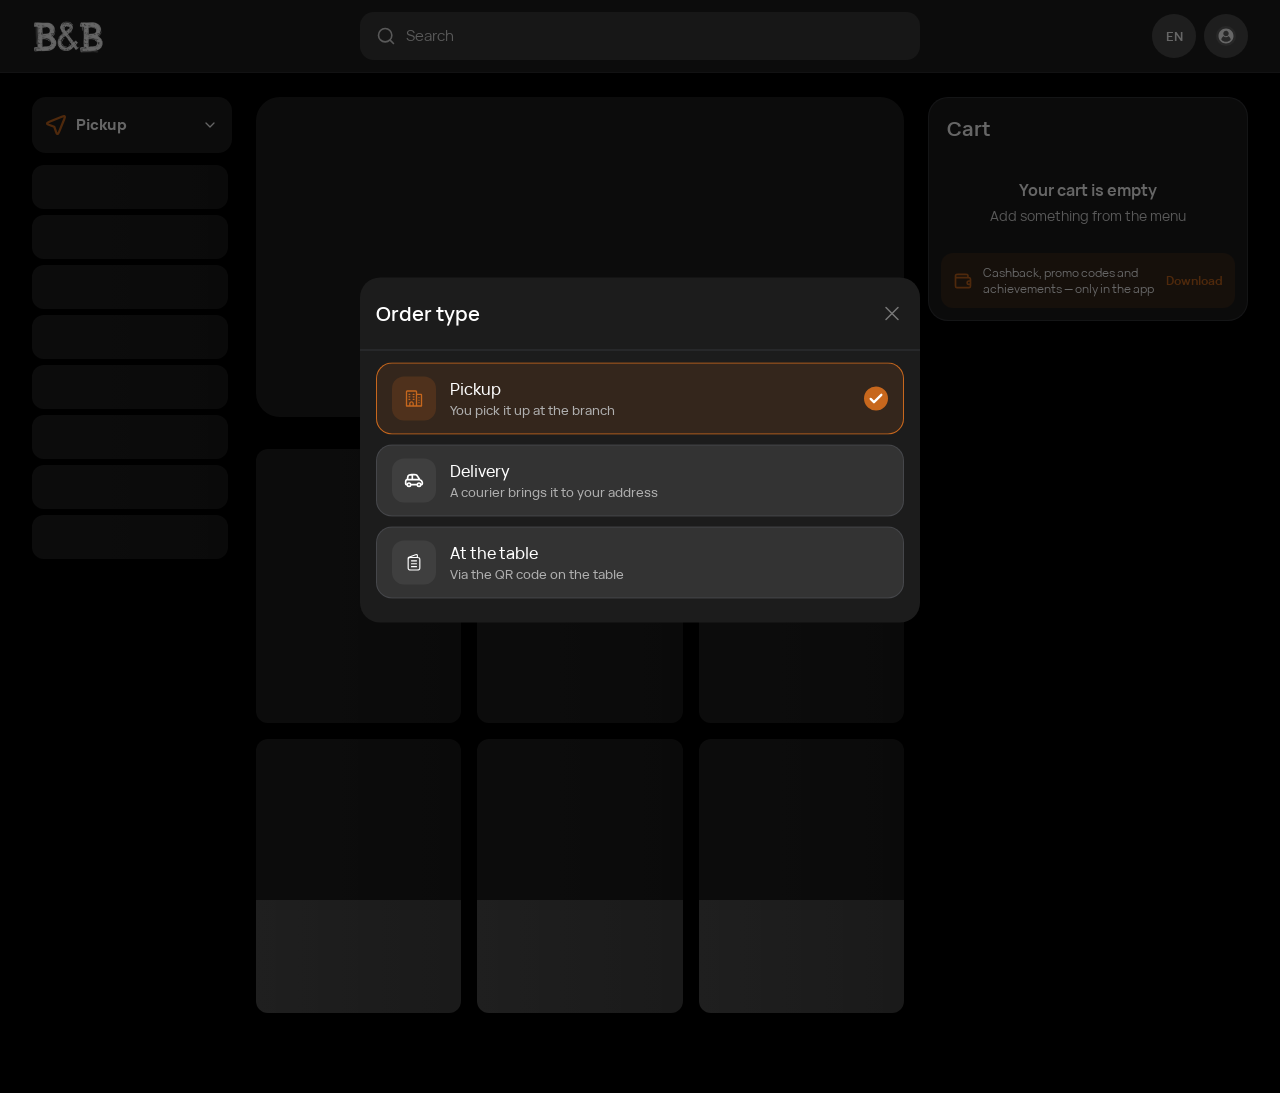
==== commit e17c12ba: "web: квадратная иконка вкладки (favicon) вместо сплющенного логотипа" ====
--- a/index.html
+++ b/index.html
@@ -7,8 +7,9 @@
     <meta name="color-scheme" content="dark" />
     <meta name="color-scheme" content="light dark" />
     <meta name="apple-itunes-app" content="app-id=1562147546" />
-    <link rel="icon" type="image/png" href="/img/app_icon.png" />
-    <link rel="apple-touch-icon" href="/img/app_icon.png" />
+    <link rel="icon" type="image/png" sizes="64x64" href="/img/favicon.png" />
+    <link rel="icon" type="image/png" sizes="192x192" href="/img/favicon-192.png" />
+    <link rel="apple-touch-icon" href="/img/apple-touch-icon.png" />
     <!-- Telegram Mini App SDK: даёт window.Telegram.WebApp, когда страница
          открыта из бота @bnb_coffe_bot. В обычном браузере безвреден. -->
     <script src="https://telegram.org/js/telegram-web-app.js"></script>
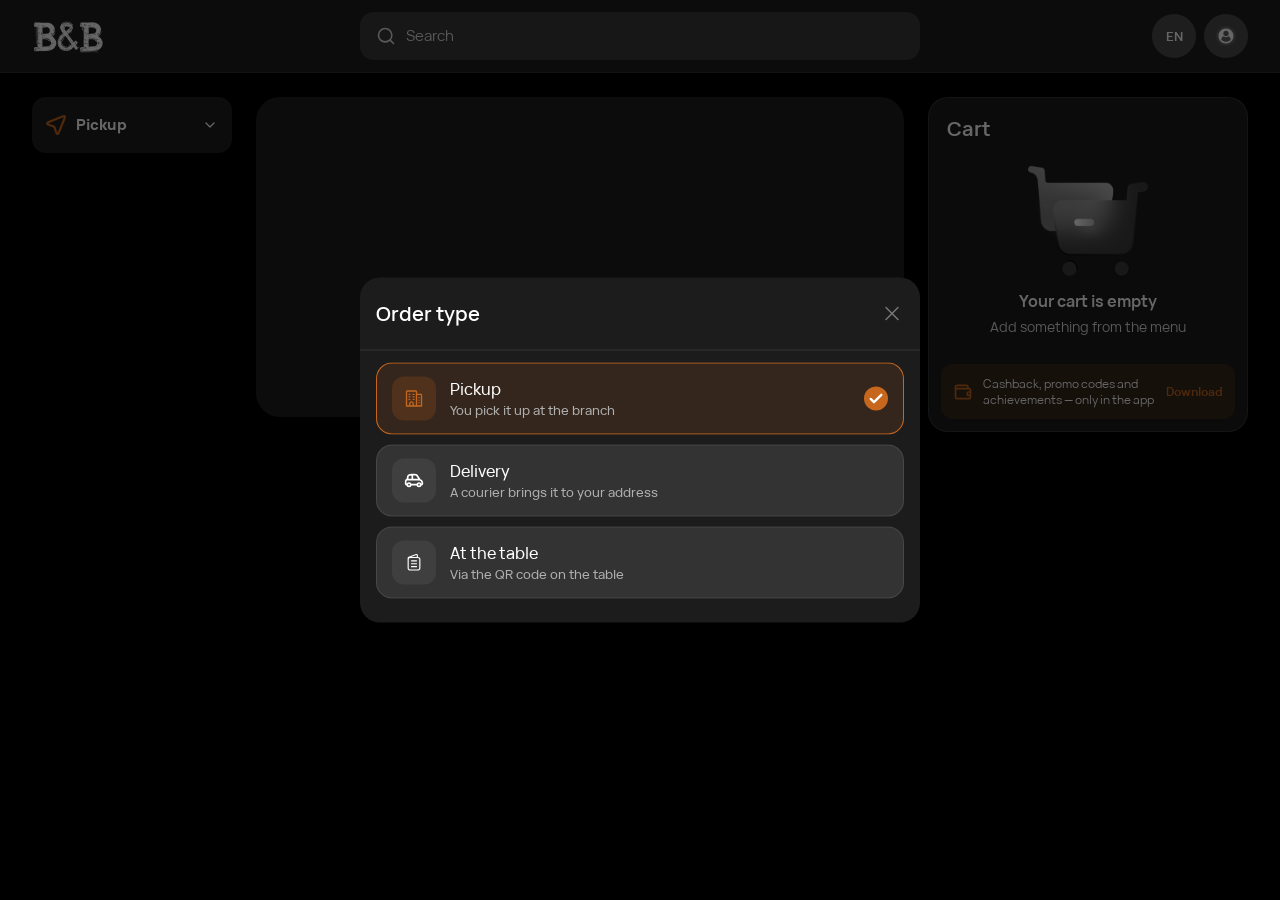
==== commit bf885fc8: "web: метрика — QR стола как источник" ====
--- a/index.html
+++ b/index.html
@@ -14,7 +14,7 @@
          открыта из бота @bnb_coffe_bot. В обычном браузере безвреден. -->
     <script src="https://telegram.org/js/telegram-web-app.js"></script>
     <title>B&amp;B Coffee</title>
-    <script type="module" crossorigin src="/assets/index-3fd6I5rS.js"></script>
+    <script type="module" crossorigin src="/assets/index-DMCPtPGE.js"></script>
     <link rel="stylesheet" crossorigin href="/assets/index-DfgIa_e1.css">
   </head>
   <body>
